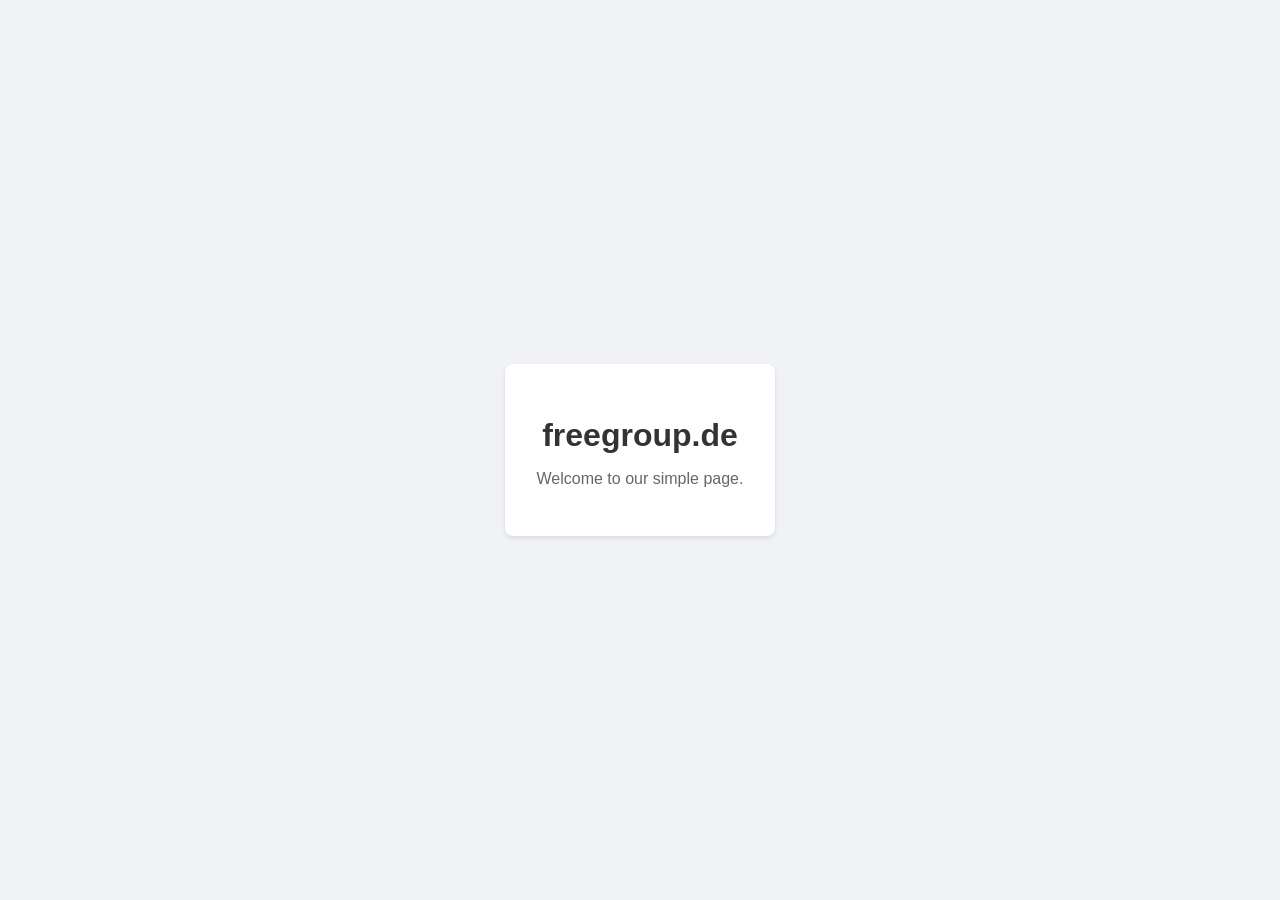
==== docs/index.html @ 2b96f8fb "vorbereitung für DNS forward" ====
<!DOCTYPE html>
<html lang="en">
<head>
    <meta charset="UTF-8">
    <meta name="viewport" content="width=device-width, initial-scale=1.0">
    <title>freegroup.de</title>
    <style>
        body {
            font-family: -apple-system, BlinkMacSystemFont, "Segoe UI", Roboto, "Helvetica Neue", Arial, sans-serif;
            display: flex;
            justify-content: center;
            align-items: center;
            height: 100vh;
            margin: 0;
            background-color: #f0f2f5;
            color: #333;
        }
        .container {
            text-align: center;
            padding: 2rem;
            background: white;
            border-radius: 8px;
            box-shadow: 0 2px 4px rgba(0,0,0,0.1);
        }
        h1 { margin-bottom: 0.5rem; }
        p { color: #666; }
    </style>
</head>
<body>
    <div class="container">
        <h1>freegroup.de</h1>
        <p>Welcome to our simple page.</p>
    </div>
</body>
</html>
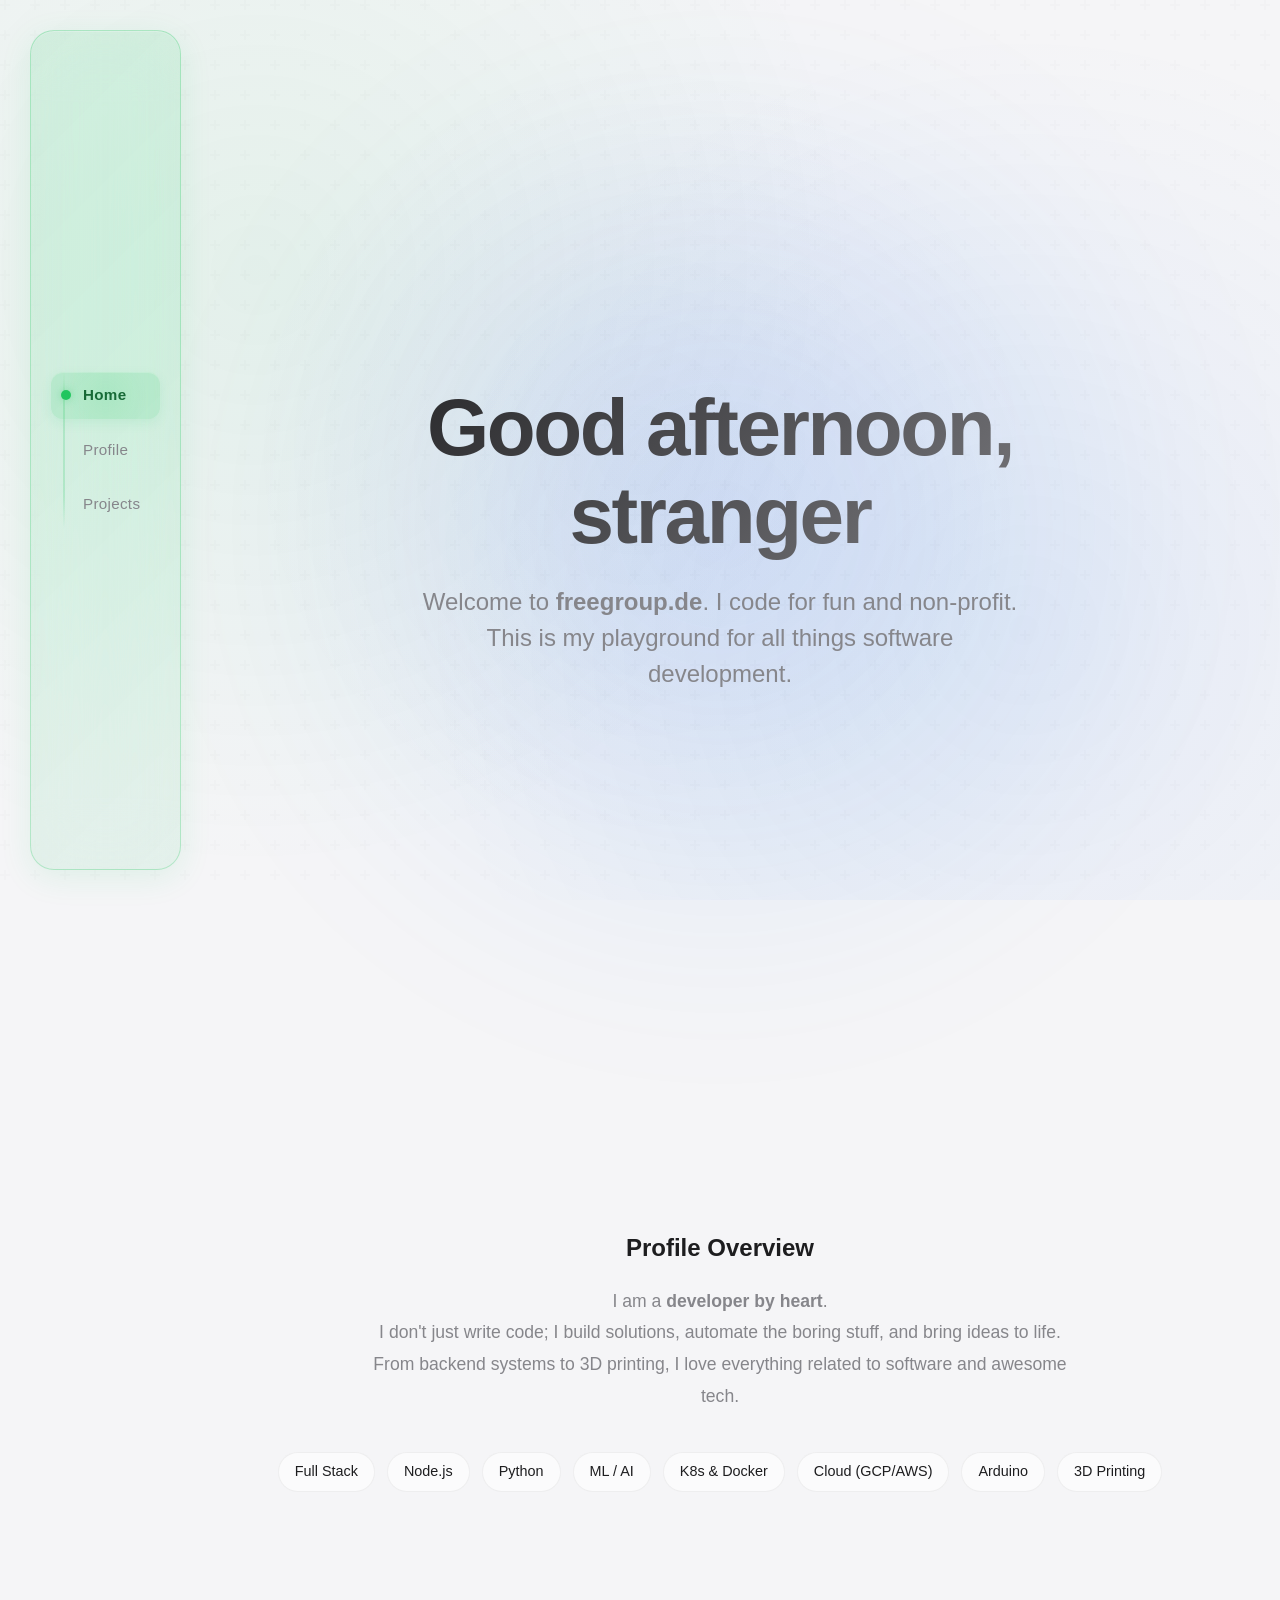
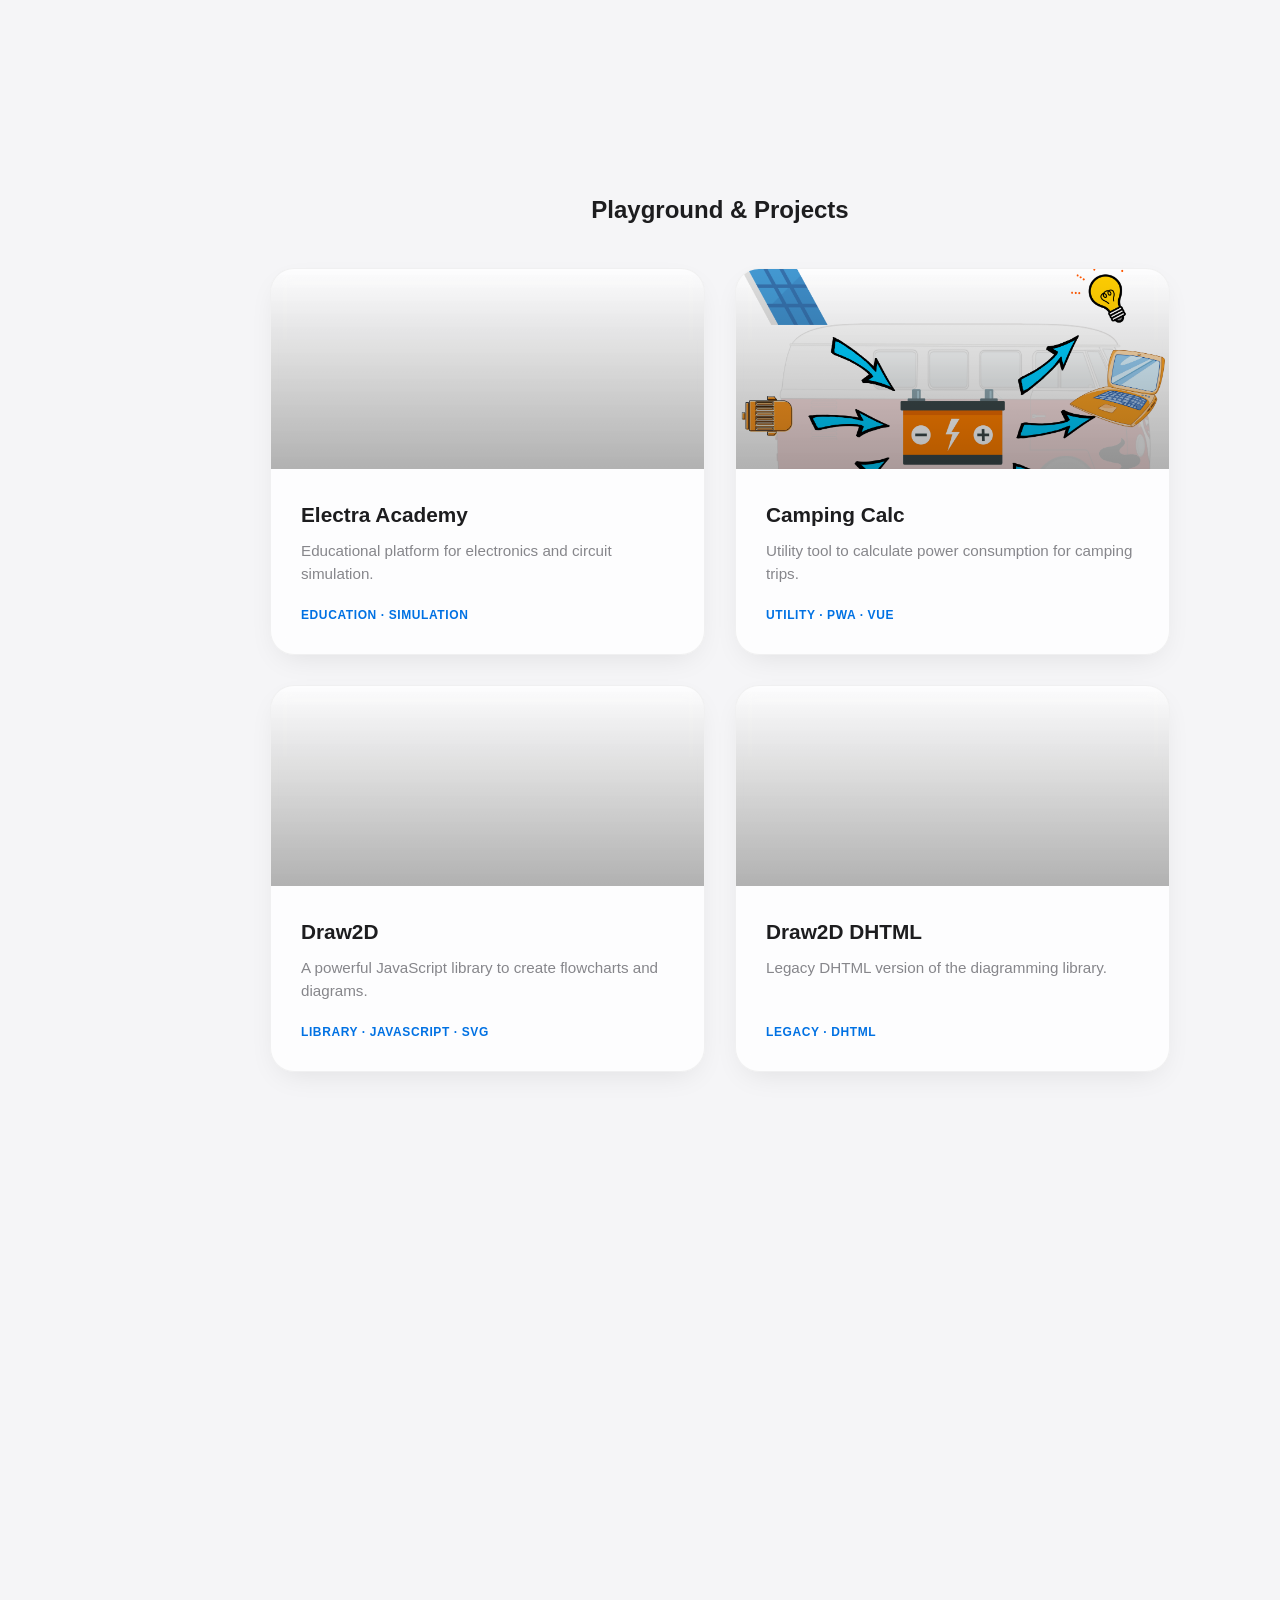
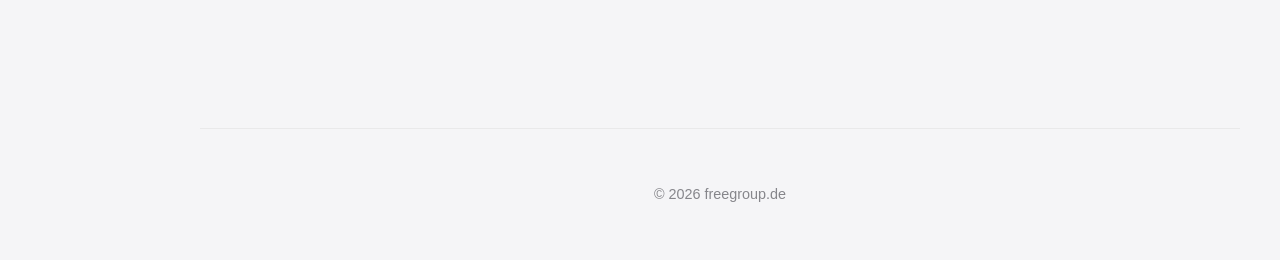
==== commit bb853885: "...." ====
--- a/docs/index.html
+++ b/docs/index.html
@@ -3,33 +3,181 @@
 <head>
     <meta charset="UTF-8">
     <meta name="viewport" content="width=device-width, initial-scale=1.0">
-    <title>freegroup.de</title>
-    <style>
-        body {
-            font-family: -apple-system, BlinkMacSystemFont, "Segoe UI", Roboto, "Helvetica Neue", Arial, sans-serif;
-            display: flex;
-            justify-content: center;
-            align-items: center;
-            height: 100vh;
-            margin: 0;
-            background-color: #f0f2f5;
-            color: #333;
-        }
-        .container {
-            text-align: center;
-            padding: 2rem;
-            background: white;
-            border-radius: 8px;
-            box-shadow: 0 2px 4px rgba(0,0,0,0.1);
-        }
-        h1 { margin-bottom: 0.5rem; }
-        p { color: #666; }
-    </style>
+    <title>Portfolio | Float UI</title>
+    <link rel="stylesheet" href="style.css">
 </head>
 <body>
-    <div class="container">
-        <h1>freegroup.de</h1>
-        <p>Welcome to our simple page.</p>
+
+    <!-- Vertical Sticky Navigation (Green Glass) -->
+    <div class="nav-wrapper">
+        <div class="nav-container reveal visible">
+            <nav>
+                <a href="#home" class="active">Home</a>
+                <a href="#about">Profile</a>
+                <a href="#projects">Projects</a>
+            </nav>
+        </div>
     </div>
-</body>
+
+    <div class="content-wrapper">
+
+        <!-- Hero Section -->
+        <section id="home" class="hero">
+            <div class="hero-bg"></div>
+            <h1 class="reveal delay-1">Good afternoon, stranger</h1>
+            <p class="lead reveal delay-2">
+                Welcome to <strong>freegroup.de</strong>. I code for fun and non-profit. <br>
+                This is my playground for all things software development.
+            </p>
+        </section>
+
+        <!-- Profile / About Section -->
+        <section id="about" style="text-align: center;">
+             <h2 class="reveal">Profile Overview</h2>
+             <p class="reveal delay-1" style="color: var(--text-secondary); max-width: 700px; margin: 0 auto 40px auto; font-size: 1.1rem; line-height: 1.8;">
+                I am a <strong>developer by heart</strong>. <br>I don't just write code; I build solutions, automate the boring stuff, and bring ideas to life. <br>From backend systems to 3D printing, I love everything related to software and awesome tech.
+             </p>
+
+             <div class="skills-grid reveal delay-2">
+                 <div class="skill-item">Full Stack</div>
+                 <div class="skill-item">Node.js</div>
+                 <div class="skill-item">Python</div>
+                 <div class="skill-item">ML / AI</div>
+                 <div class="skill-item">K8s & Docker</div>
+                 <div class="skill-item">Cloud (GCP/AWS)</div>
+                 <div class="skill-item">Arduino</div>
+                 <div class="skill-item">3D Printing</div>
+             </div>
+        </section>
+
+        <!-- Projects Section -->
+        <section id="projects">
+            <h2 class="reveal" style="text-align: center; margin-bottom: 40px;">Playground & Projects</h2>
+            <div class="grid">
+                
+                <a href="https://electra.academy" target="_blank" class="card reveal delay-1">
+                    <div class="card-image" style="background-image: url('images/electra-academy.png');">
+                        <div class="card-overlay"></div>
+                    </div>
+                    <div class="card-content">
+                        <h3>Electra Academy</h3>
+                        <p>Educational platform for electronics and circuit simulation.</p>
+                        <div class="card-meta">Education · Simulation</div>
+                    </div>
+                </a>
+
+                <a href="https://freegroup.github.io/CampingElectricCalculator/#/" target="_blank" class="card reveal delay-2">
+                    <div class="card-image" style="background-image: url('images/camping-calc.png');">
+                        <div class="card-overlay"></div>
+                    </div>
+                    <div class="card-content">
+                        <h3>Camping Calc</h3>
+                        <p>Utility tool to calculate power consumption for camping trips.</p>
+                        <div class="card-meta">Utility · PWA · Vue</div>
+                    </div>
+                </a>
+
+                <a href="https://github.com/freegroup/draw2d" target="_blank" class="card reveal delay-3">
+                    <div class="card-image" style="background-image: url('images/draw2d.png');">
+                        <div class="card-overlay"></div>
+                    </div>
+                    <div class="card-content">
+                        <h3>Draw2D</h3>
+                        <p>A powerful JavaScript library to create flowcharts and diagrams.</p>
+                        <div class="card-meta">Library · JavaScript · SVG</div>
+                    </div>
+                </a>
+
+                 <a href="https://github.com/freegroup/draw2d_dhtml" target="_blank" class="card reveal delay-3">
+                    <div class="card-image" style="background-image: url('images/draw2d-dhtml.png');">
+                        <div class="card-overlay"></div>
+                    </div>
+                    <div class="card-content">
+                        <h3>Draw2D DHTML</h3>
+                        <p>Legacy DHTML version of the diagramming library.</p>
+                        <div class="card-meta">Legacy · DHTML</div>
+                    </div>
+                </a>
+
+                <a href="https://github.com/freegroup/HoruCNC" target="_blank" class="card reveal delay-2">
+                    <div class="card-image" style="background-image: url('images/horucnc.png');">
+                        <div class="card-overlay"></div>
+                    </div>
+                    <div class="card-content">
+                        <h3>HoruCNC</h3>
+                        <p>Image to G-Code converter for CNC milling.</p>
+                        <div class="card-meta">CNC · G-Code · GRBL</div>
+                    </div>
+                </a>
+
+                <a href="https://github.com/freegroup/eagle_viewer" target="_blank" class="card reveal delay-3">
+                    <div class="card-image" style="background-image: url('images/eagle-viewer.png');">
+                        <div class="card-overlay"></div>
+                    </div>
+                    <div class="card-content">
+                        <h3>Eagle Viewer</h3>
+                        <p>Browser-based viewer for Eagle PCB files. Built to understand and render the format efficiently.</p>
+                        <div class="card-meta">PCB · Parser · WebGL</div>
+                    </div>
+                </a>
+
+            </div>
+        </section>
+
+        <footer>
+            <p>&copy; 2026 freegroup.de</p>
+        </footer>
+    
+    </div> <!-- End content-wrapper -->
+
+    <!-- Scroll Hooks Script -->
+    <script src="script.js"></script>
+ </body>
 </html>
+
+
+
+
+
+
+
+
+
+
+
+
+
+
+
+
+
+
+
+
+
+
+
+
+
+
+
+
+
+
+
+
+
+
+
+
+
+
+
+
+
+
+
+
+
+
+
--- a/docs/style.css
+++ b/docs/style.css
@@ -0,0 +1,451 @@
+:root {
+    --bg-body: #f5f5f7;
+    --text-main: #1d1d1f;
+    --text-secondary: #86868b;
+    --card-bg: rgba(255, 255, 255, 0.8);
+    --accent: #0071e3;
+    --nav-glass-green: rgba(34, 197, 94, 0.15); /* Tailwind Green-500 low opacity */
+    --nav-border-green: rgba(34, 197, 94, 0.3);
+    --shadow-soft: 0 10px 30px -10px rgba(0,0,0,0.1);
+}
+
+@media (prefers-color-scheme: dark) {
+    :root {
+        --bg-body: #000000;
+        --text-main: #f5f5f7;
+        --text-secondary: #86868b;
+        --card-bg: rgba(28, 28, 30, 0.8);
+        --accent: #2997ff;
+        --nav-glass-green: rgba(34, 197, 94, 0.1);
+    }
+}
+
+body {
+    background-color: var(--bg-body);
+    color: var(--text-main);
+    font-family: -apple-system, BlinkMacSystemFont, "SF Pro Text", "Segoe UI", Roboto, Helvetica, Arial, sans-serif;
+    margin: 0;
+    padding: 0;
+    line-height: 1.5;
+    overflow-x: hidden;
+    position: relative;
+}
+
+/* Animated Background Layers */
+body::before {
+    content: '';
+    position: fixed;
+    top: 0;
+    left: 0;
+    width: 100%;
+    height: 100%;
+    z-index: -2;
+    background-image: 
+        radial-gradient(circle at 20% 30%, rgba(34, 197, 94, 0.08) 0%, transparent 50%),
+        radial-gradient(circle at 80% 70%, rgba(59, 130, 246, 0.08) 0%, transparent 50%),
+        radial-gradient(circle at 50% 50%, rgba(168, 85, 247, 0.05) 0%, transparent 50%);
+    animation: gradientShift 20s ease infinite;
+}
+
+@keyframes gradientShift {
+    0%, 100% {
+        opacity: 1;
+    }
+    50% {
+        opacity: 0.7;
+    }
+}
+
+body::after {
+    content: '';
+    position: fixed;
+    top: 0;
+    left: 0;
+    width: 100%;
+    height: 100%;
+    z-index: -1;
+    background-image: url("data:image/svg+xml,%3Csvg width='60' height='60' viewBox='0 0 60 60' xmlns='http://www.w3.org/2000/svg'%3E%3Cg fill='none' fill-rule='evenodd'%3E%3Cg fill='%23000000' fill-opacity='0.03'%3E%3Cpath d='M36 34v-4h-2v4h-4v2h4v4h2v-4h4v-2h-4zm0-30V0h-2v4h-4v2h4v4h2V6h4V4h-4zM6 34v-4H4v4H0v2h4v4h2v-4h4v-2H6zM6 4V0H4v4H0v2h4v4h2V6h4V4H6z'/%3E%3C/g%3E%3C/g%3E%3C/svg%3E");
+    opacity: 0.4;
+}
+
+
+/* Navigation Wrapper */
+.nav-wrapper {
+    position: fixed;
+    top: 0;
+    left: 0;
+    width: 100%;
+    height: 100vh;
+    display: flex;
+    z-index: 1000;
+    pointer-events: none;
+}
+
+/* Sidebar Navigation (Enhanced Green Glass) */
+.nav-container {
+    display: flex;
+    flex-direction: column;
+    justify-content: center;
+    padding: 40px 20px;
+    margin: 30px;
+    pointer-events: auto;
+    
+    /* Enhanced Glass Effect */
+    background: linear-gradient(135deg, rgba(34, 197, 94, 0.12) 0%, rgba(34, 197, 94, 0.08) 100%);
+    backdrop-filter: blur(30px) saturate(180%);
+    -webkit-backdrop-filter: blur(30px) saturate(180%);
+    border: 1px solid rgba(34, 197, 94, 0.25);
+    border-radius: 24px;
+    box-shadow: 
+        0 8px 32px rgba(34, 197, 94, 0.1),
+        inset 0 1px 0 rgba(255, 255, 255, 0.2);
+    transition: all 0.4s cubic-bezier(0.4, 0, 0.2, 1);
+}
+
+.nav-container:hover {
+    background: linear-gradient(135deg, rgba(34, 197, 94, 0.15) 0%, rgba(34, 197, 94, 0.1) 100%);
+    box-shadow: 
+        0 12px 48px rgba(34, 197, 94, 0.15),
+        inset 0 1px 0 rgba(255, 255, 255, 0.3);
+}
+
+nav {
+    display: flex;
+    flex-direction: column;
+    gap: 8px;
+    align-items: stretch;
+    position: relative;
+}
+
+/* Navigation indicator line */
+nav::before {
+    content: '';
+    position: absolute;
+    left: 12px;
+    top: 0;
+    width: 2px;
+    height: 100%;
+    background: linear-gradient(180deg, 
+        transparent 0%, 
+        rgba(34, 197, 94, 0.2) 20%, 
+        rgba(34, 197, 94, 0.2) 80%, 
+        transparent 100%);
+    border-radius: 2px;
+}
+
+nav a {
+    color: var(--text-secondary);
+    text-decoration: none;
+    font-size: 0.95rem;
+    font-weight: 500;
+    letter-spacing: 0.02em;
+    padding: 12px 20px 12px 32px;
+    border-radius: 12px;
+    transition: all 0.3s cubic-bezier(0.4, 0, 0.2, 1);
+    position: relative;
+    background: transparent;
+    display: flex;
+    align-items: center;
+    white-space: nowrap;
+}
+
+/* Hover glow effect */
+nav a::after {
+    content: '';
+    position: absolute;
+    inset: 0;
+    border-radius: 12px;
+    background: radial-gradient(circle at center, rgba(34, 197, 94, 0.15) 0%, transparent 70%);
+    opacity: 0;
+    transition: opacity 0.3s ease;
+}
+
+nav a:hover::after {
+    opacity: 1;
+}
+
+nav a:hover {
+    color: var(--text-main);
+    background: rgba(255, 255, 255, 0.1);
+    transform: translateX(4px);
+}
+
+/* Active indicator dot */
+nav a::before {
+    content: '';
+    position: absolute;
+    left: 10px;
+    width: 6px;
+    height: 6px;
+    background-color: transparent;
+    border: 2px solid transparent;
+    border-radius: 50%;
+    transition: all 0.3s cubic-bezier(0.4, 0, 0.2, 1);
+}
+
+nav a.active {
+    color: #166534;
+    background: rgba(34, 197, 94, 0.15);
+    font-weight: 600;
+    box-shadow: 
+        0 4px 12px rgba(34, 197, 94, 0.1),
+        inset 0 1px 0 rgba(255, 255, 255, 0.2);
+}
+
+nav a.active::before {
+    background-color: #22c55e;
+    border-color: rgba(34, 197, 94, 0.3);
+    box-shadow: 0 0 8px rgba(34, 197, 94, 0.4);
+}
+
+nav a.active::after {
+    opacity: 0.5;
+}
+
+/* Main Content Wrapper (Centered) */
+.content-wrapper {
+    margin-left: 0;
+    display: flex;
+    flex-direction: column;
+    align-items: center; /* Center content blocks */
+    padding: 0 40px 0 200px; /* Left padding for nav space */
+    min-height: 100vh;
+}
+
+/* Sections */
+section {
+    padding: 120px 0;
+    width: 100%;
+    max-width: 900px; /* Limit width for readability */
+    margin-bottom: 40px;
+}
+
+/* Skills Grid */
+.skills-grid {
+    display: flex;
+    flex-wrap: wrap;
+    justify-content: center;
+    gap: 12px;
+    margin-top: 30px;
+}
+
+.skill-item {
+    background: rgba(255, 255, 255, 0.6);
+    border: 1px solid rgba(0,0,0,0.05);
+    padding: 8px 16px;
+    border-radius: 20px;
+    font-size: 0.9rem;
+    color: var(--text-main);
+    font-weight: 500;
+    backdrop-filter: blur(5px);
+    transition: transform 0.2s, background 0.2s;
+    cursor: default;
+}
+
+.skill-item:hover {
+    transform: translateY(-2px);
+    background: rgba(34, 197, 94, 0.1);
+    border-color: rgba(34, 197, 94, 0.2);
+    color: #166534;
+}
+
+/* Hero */
+.hero {
+    min-height: 90vh;
+    display: flex;
+    flex-direction: column;
+    justify-content: center;
+    align-items: center; /* Center text in Hero */
+    text-align: center;
+    position: relative;
+}
+
+.hero-bg {
+    position: absolute;
+    top: 50%;
+    left: 50%;
+    transform: translate(-50%, -50%);
+    width: 120%;
+    height: 120%;
+    background: radial-gradient(circle at center, #0071e3 0%, transparent 60%);
+    opacity: 0.15;
+    z-index: -1;
+    filter: blur(100px);
+    pointer-events: none;
+}
+
+h1 {
+    font-size: 5rem;
+    font-weight: 800;
+    letter-spacing: -0.03em;
+    margin-bottom: 24px;
+    background: linear-gradient(135deg, var(--text-main) 0%, var(--text-secondary) 100%);
+    -webkit-background-clip: text;
+    -webkit-text-fill-color: transparent;
+    line-height: 1.1;
+}
+
+p.lead {
+    font-size: 1.5rem;
+    color: var(--text-secondary);
+    max-width: 600px;
+    margin: 0 auto 40px auto;
+}
+
+/* Scroll Animations */
+.reveal {
+    opacity: 0;
+    transform: translateY(40px);
+    transition: all 0.8s cubic-bezier(0.16, 1, 0.3, 1);
+}
+
+.reveal.visible {
+    opacity: 1;
+    transform: translateY(0);
+}
+
+.delay-1 { transition-delay: 0.1s; }
+.delay-2 { transition-delay: 0.2s; }
+.delay-3 { transition-delay: 0.3s; }
+
+/* Projects Grid */
+.grid {
+    display: grid;
+    grid-template-columns: repeat(auto-fill, minmax(300px, 1fr));
+    gap: 30px;
+    margin-top: 40px;
+    width: 100%;
+}
+
+.card {
+    background: var(--card-bg);
+    border-radius: 24px;
+    border: 1px solid rgba(128,128,128, 0.1);
+    box-shadow: var(--shadow-soft);
+    transition: transform 0.4s cubic-bezier(0.16, 1, 0.3, 1), box-shadow 0.4s;
+    cursor: pointer;
+    text-decoration: none;
+    color: inherit;
+    display: flex;
+    flex-direction: column;
+    backdrop-filter: blur(10px);
+    overflow: hidden;
+}
+
+.card:hover {
+    transform: translateY(-8px) scale(1.01);
+    box-shadow: 0 20px 40px -10px rgba(0,0,0,0.15);
+}
+
+.card:hover .card-image {
+    transform: scale(1.05);
+}
+
+.card-image {
+    width: 100%;
+    height: 200px;
+    background-size: cover;
+    background-position: center;
+    background-repeat: no-repeat;
+    position: relative;
+    transition: transform 0.4s cubic-bezier(0.16, 1, 0.3, 1);
+}
+
+.card-overlay {
+    position: absolute;
+    inset: 0;
+    background: linear-gradient(180deg, transparent 0%, rgba(0,0,0,0.3) 100%);
+}
+
+.card-content {
+    padding: 30px;
+    display: flex;
+    flex-direction: column;
+    flex-grow: 1;
+}
+
+.card-content h3 {
+    margin: 0 0 10px 0;
+    font-size: 1.3rem;
+    font-weight: 600;
+}
+
+.card-content p {
+    color: var(--text-secondary);
+    font-size: 0.95rem;
+    flex-grow: 1;
+    margin: 0;
+}
+
+.card-meta {
+    margin-top: 20px;
+    font-size: 0.75rem;
+    font-weight: 700;
+    color: var(--accent);
+    text-transform: uppercase;
+    letter-spacing: 0.05em;
+}
+
+/* Footer */
+footer {
+    padding: 40px 0;
+    color: var(--text-secondary);
+    font-size: 0.9rem;
+    border-top: 1px solid rgba(128,128,128, 0.1);
+    margin-top: 80px;
+    width: 100%;
+    text-align: center;
+}
+
+/* Mobile Responsiveness */
+@media (max-width: 900px) {
+    .nav-wrapper {
+        height: auto;
+    }
+
+    .nav-container {
+        width: 100%;
+        height: 60px;
+        margin: 0;
+        padding: 0 20px;
+        flex-direction: row;
+        justify-content: center;
+        border-radius: 0;
+        border-bottom: 1px solid var(--nav-border-green);
+    }
+
+    nav {
+        flex-direction: row;
+        gap: 20px;
+        align-items: center;
+        justify-content: center;
+    }
+
+    nav::before {
+        display: none;
+    }
+
+    nav a {
+        font-size: 0.95rem;
+        padding: 8px 16px;
+    }
+
+    nav a:hover, nav a.active {
+        transform: none;
+    }
+
+    .content-wrapper {
+        padding: 80px 20px 0 20px;
+    }
+
+    section {
+        padding: 40px 0;
+    }
+
+    h1 { font-size: 3rem; }
+    .hero { min-height: 80vh; }
+}
+
+
+
+
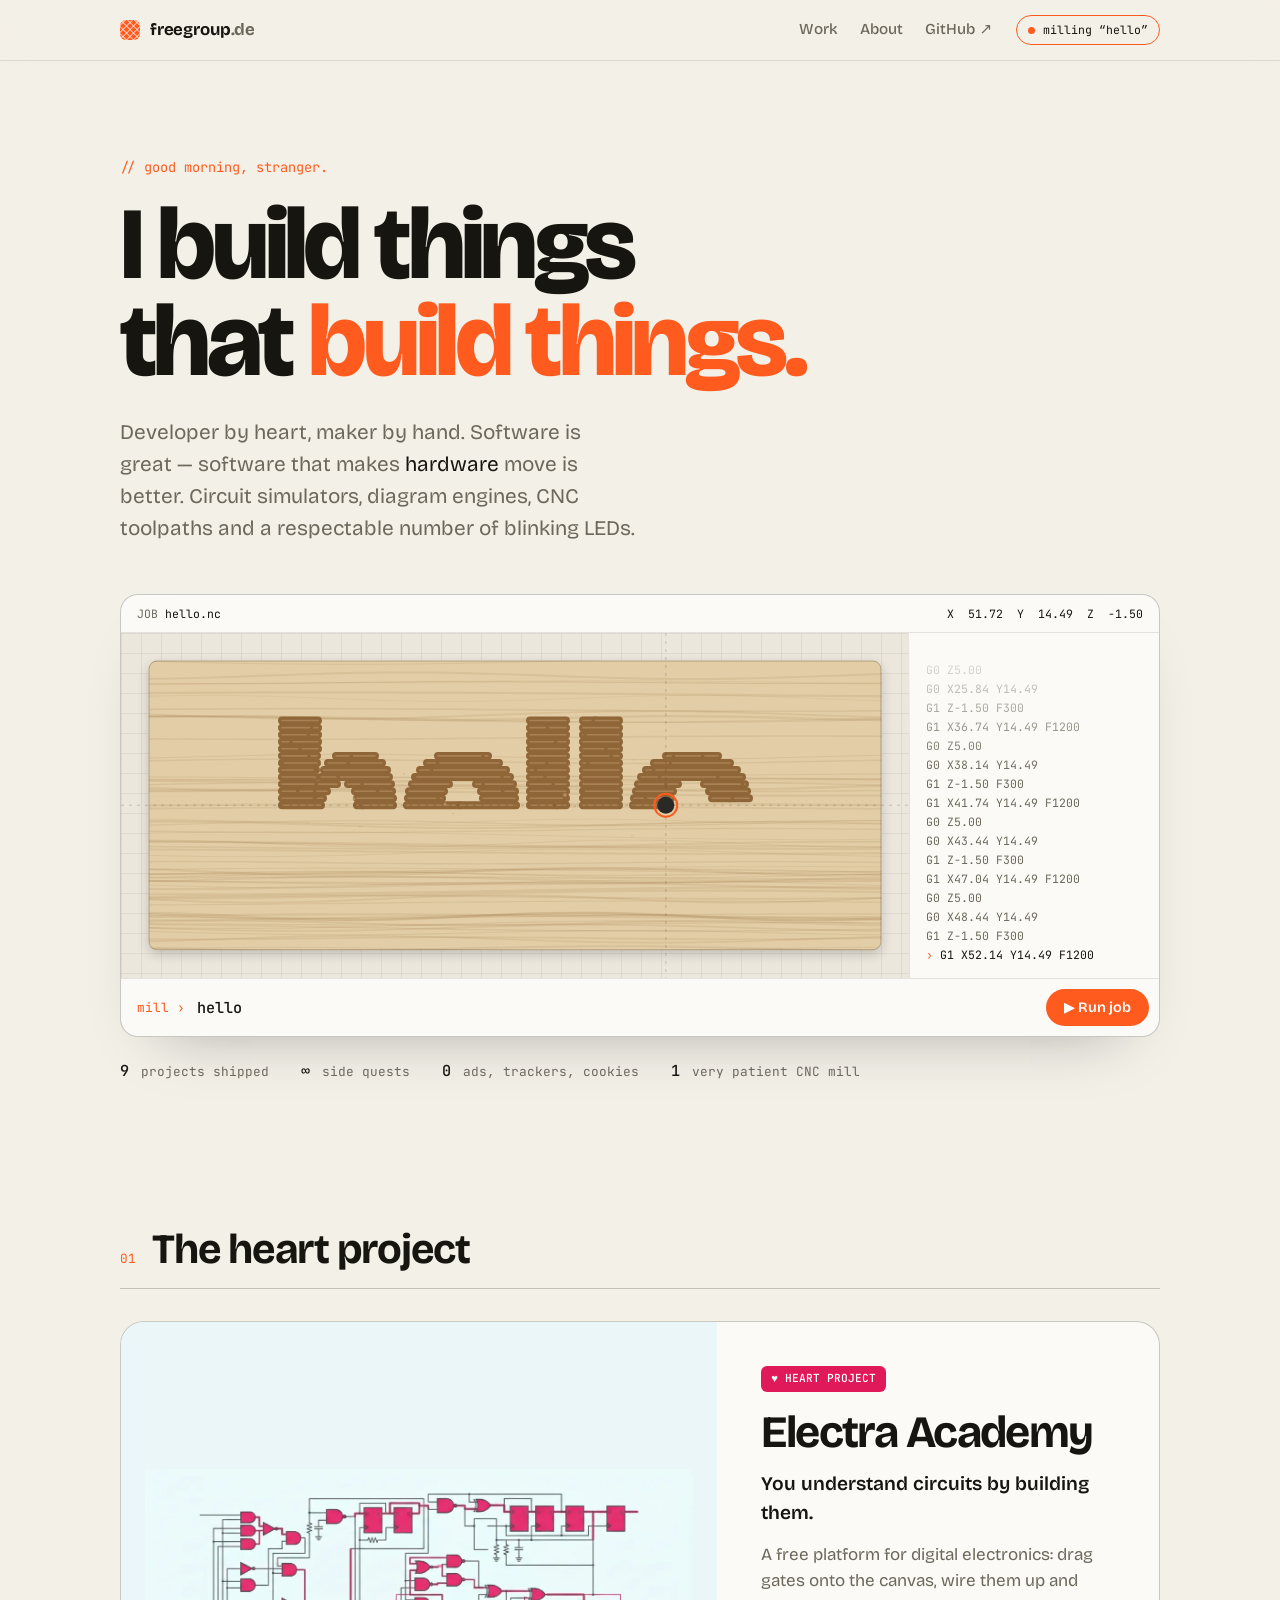
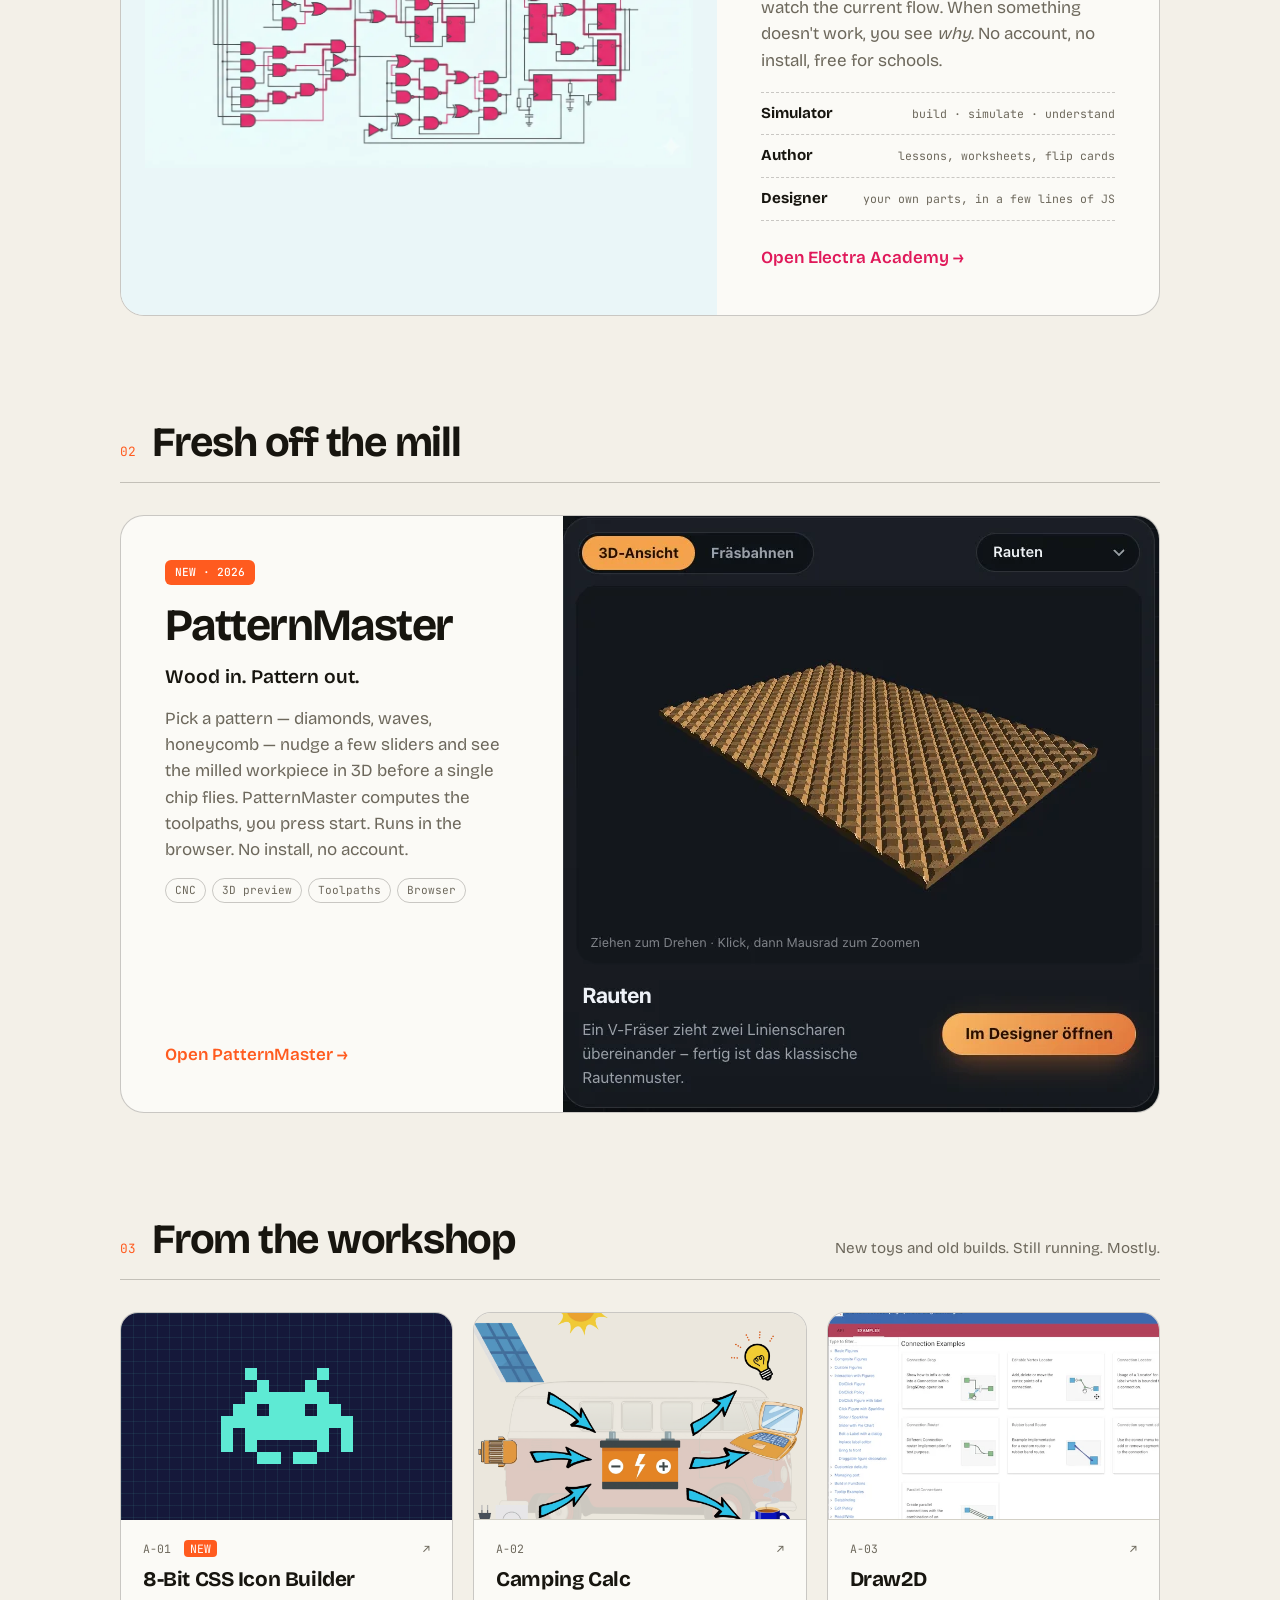
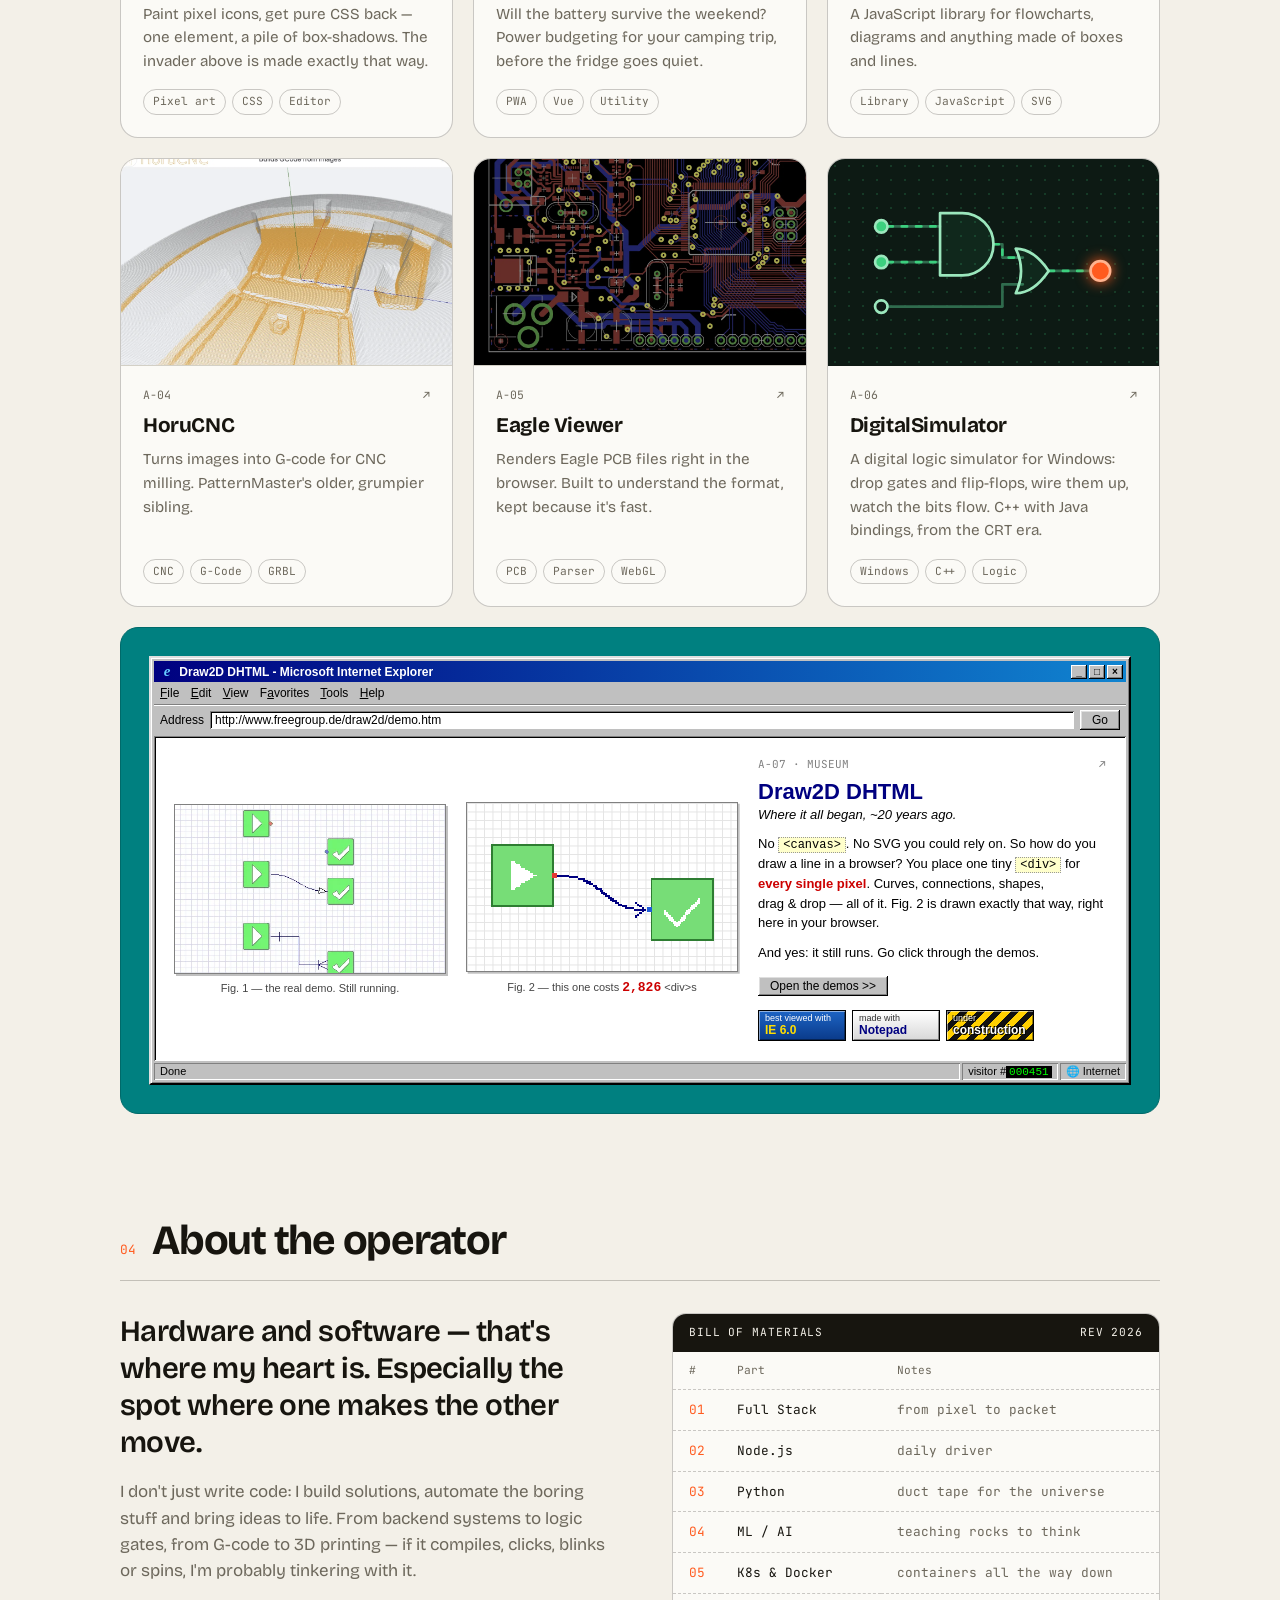
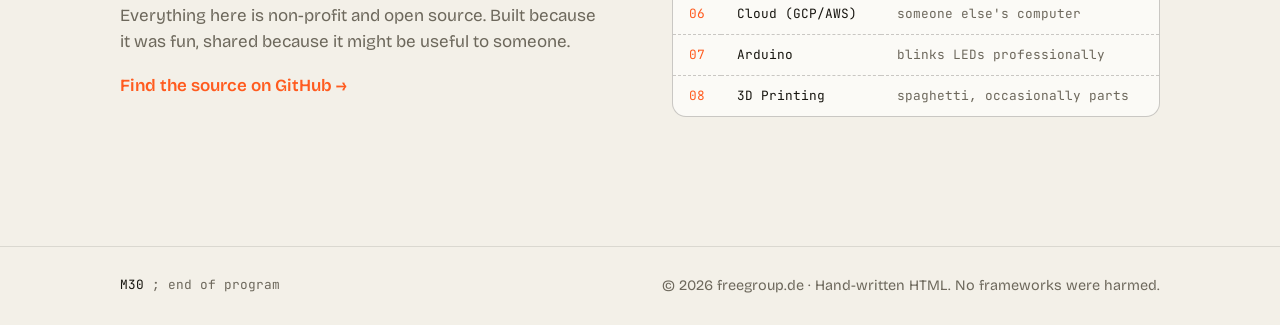
==== commit b7285561: "Redesign homepage: workshop theme with CNC hero, new projects - CNC machine hero that mills text int" ====
--- a/docs/index.html
+++ b/docs/index.html
@@ -3,181 +3,302 @@
 <head>
     <meta charset="UTF-8">
     <meta name="viewport" content="width=device-width, initial-scale=1.0">
-    <title>Portfolio | Float UI</title>
+    <title>freegroup.de — things that build things</title>
+    <meta name="description" content="freegroup.de — the workshop of a developer by heart. Diagram engines, circuit simulators, CNC toolpaths and other side quests. Non-profit, open source, just for fun.">
+    <meta name="theme-color" content="#f3f0e8" media="(prefers-color-scheme: light)">
+    <meta name="theme-color" content="#0e0e0c" media="(prefers-color-scheme: dark)">
+    <meta property="og:title" content="freegroup.de — things that build things">
+    <meta property="og:description" content="Diagram engines, circuit simulators, CNC toolpaths. Built for fun, shared for free.">
+    <meta property="og:image" content="https://freegroup.de/images/patternmaster.webp">
+    <link rel="icon" href="data:image/svg+xml,%3Csvg xmlns='http://www.w3.org/2000/svg' viewBox='0 0 32 32'%3E%3Crect width='32' height='32' rx='8' fill='%23ff5b1f'/%3E%3Cpath d='M0 16 16 0M0 32 32 0M16 32 32 16M0 16l16 16M0 0l32 32M16 0l16 16' stroke='%23fff' stroke-opacity='.45' stroke-width='2'/%3E%3C/svg%3E">
+    <link rel="preconnect" href="https://fonts.googleapis.com">
+    <link rel="preconnect" href="https://fonts.gstatic.com" crossorigin>
+    <link href="https://fonts.googleapis.com/css2?family=Bricolage+Grotesque:opsz,wght@12..96,400..800&family=JetBrains+Mono:wght@400;500&display=swap" rel="stylesheet">
     <link rel="stylesheet" href="style.css">
+    <script>document.documentElement.classList.add('js');</script>
 </head>
 <body>
 
-    <!-- Vertical Sticky Navigation (Green Glass) -->
-    <div class="nav-wrapper">
-        <div class="nav-container reveal visible">
+    <header class="topbar">
+        <div class="wrap topbar-inner">
+            <a href="#top" class="brand"><span class="brand-mark" aria-hidden="true"></span><span>freegroup<span class="dim">.de</span></span></a>
             <nav>
-                <a href="#home" class="active">Home</a>
-                <a href="#about">Profile</a>
-                <a href="#projects">Projects</a>
+                <a href="#work">Work</a>
+                <a href="#about">About</a>
+                <a href="https://github.com/freegroup" target="_blank" rel="noopener">GitHub&nbsp;↗</a>
             </nav>
+            <span class="spindle mono" id="spindle" data-state="idle"><i></i><span id="spindle-label">spindle idle</span></span>
         </div>
-    </div>
-
-    <div class="content-wrapper">
-
-        <!-- Hero Section -->
-        <section id="home" class="hero">
-            <div class="hero-bg"></div>
-            <h1 class="reveal delay-1">Good afternoon, stranger</h1>
-            <p class="lead reveal delay-2">
-                Welcome to <strong>freegroup.de</strong>. I code for fun and non-profit. <br>
-                This is my playground for all things software development.
+    </header>
+
+    <main id="top" class="wrap">
+
+        <!-- Hero -->
+        <section class="hero">
+            <p class="eyebrow mono" id="greeting">// hello, stranger.</p>
+            <h1>I build things<br>that <span class="hl">build things.</span></h1>
+            <p class="lead">
+                Developer by heart, maker by hand. Software is great&nbsp;— software that makes <em>hardware</em> move is better.
+                Circuit simulators, diagram engines, CNC toolpaths and a respectable number of blinking LEDs.
             </p>
-        </section>
-
-        <!-- Profile / About Section -->
-        <section id="about" style="text-align: center;">
-             <h2 class="reveal">Profile Overview</h2>
-             <p class="reveal delay-1" style="color: var(--text-secondary); max-width: 700px; margin: 0 auto 40px auto; font-size: 1.1rem; line-height: 1.8;">
-                I am a <strong>developer by heart</strong>. <br>I don't just write code; I build solutions, automate the boring stuff, and bring ideas to life. <br>From backend systems to 3D printing, I love everything related to software and awesome tech.
-             </p>
-
-             <div class="skills-grid reveal delay-2">
-                 <div class="skill-item">Full Stack</div>
-                 <div class="skill-item">Node.js</div>
-                 <div class="skill-item">Python</div>
-                 <div class="skill-item">ML / AI</div>
-                 <div class="skill-item">K8s & Docker</div>
-                 <div class="skill-item">Cloud (GCP/AWS)</div>
-                 <div class="skill-item">Arduino</div>
-                 <div class="skill-item">3D Printing</div>
-             </div>
-        </section>
-
-        <!-- Projects Section -->
-        <section id="projects">
-            <h2 class="reveal" style="text-align: center; margin-bottom: 40px;">Playground & Projects</h2>
+
+            <div class="machine" id="machine">
+                <div class="machine-bar mono">
+                    <span><span class="dim">JOB</span> <span id="job-name">hello.nc</span></span>
+                    <span id="coords">X   0.00  Y   0.00  Z   5.00</span>
+                </div>
+                <div class="machine-body">
+                    <div class="bed"><canvas id="bed" aria-label="A CNC machine milling text into a wooden plate" role="img"></canvas></div>
+                    <pre class="gcode mono" id="gcode" aria-hidden="true"></pre>
+                </div>
+                <form class="job-form" id="job-form">
+                    <label for="job-text" class="mono">mill&nbsp;›</label>
+                    <input id="job-text" maxlength="14" value="hello" autocomplete="off" spellcheck="false" placeholder="type something">
+                    <button type="submit">▶&nbsp;Run job</button>
+                </form>
+            </div>
+
+            <ul class="facts mono">
+                <li><b>9</b> projects shipped</li>
+                <li><b>∞</b> side quests</li>
+                <li><b>0</b> ads, trackers, cookies</li>
+                <li><b>1</b> very patient CNC mill</li>
+            </ul>
+        </section>
+
+        <!-- Heart project -->
+        <section id="work" class="section">
+            <div class="section-head reveal">
+                <span class="idx mono">01</span>
+                <h2>The heart project</h2>
+            </div>
+
+            <a class="feature feature--heart reveal" href="https://electra.academy" target="_blank" rel="noopener">
+                <div class="feature-shot feature-shot--light">
+                    <img src="images/electra-academy.webp" width="1200" height="655" alt="A digital circuit with logic gates and flip-flops in Electra Academy">
+                </div>
+                <div class="feature-text">
+                    <span class="badge mono">♥ HEART PROJECT</span>
+                    <h3>Electra Academy</h3>
+                    <p class="feature-tag">You understand circuits by building them.</p>
+                    <p>
+                        A free platform for digital electronics: drag gates onto the canvas, wire them up and watch the current flow.
+                        When something doesn't work, you see <em>why</em>. No account, no install, free for schools.
+                    </p>
+                    <ul class="trio">
+                        <li><b>Simulator</b><span>build · simulate · understand</span></li>
+                        <li><b>Author</b><span>lessons, worksheets, flip cards</span></li>
+                        <li><b>Designer</b><span>your own parts, in a few lines of JS</span></li>
+                    </ul>
+                    <span class="cta">Open Electra Academy <span aria-hidden="true">→</span></span>
+                </div>
+            </a>
+        </section>
+
+        <!-- Featured -->
+        <section class="section">
+            <div class="section-head reveal">
+                <span class="idx mono">02</span>
+                <h2>Fresh off the mill</h2>
+            </div>
+
+            <a class="feature reveal" href="https://freegroup.github.io/patternmaster/" target="_blank" rel="noopener">
+                <div class="feature-text">
+                    <span class="badge mono">NEW · 2026</span>
+                    <h3>PatternMaster</h3>
+                    <p class="feature-tag">Wood in. Pattern out.</p>
+                    <p>
+                        Pick a pattern&nbsp;— diamonds, waves, honeycomb&nbsp;— nudge a few sliders and see the milled workpiece
+                        in 3D before a single chip flies. PatternMaster computes the toolpaths, you press start.
+                        Runs in the browser. No install, no account.
+                    </p>
+                    <ul class="tags mono"><li>CNC</li><li>3D preview</li><li>Toolpaths</li><li>Browser</li></ul>
+                    <span class="cta">Open PatternMaster <span aria-hidden="true">→</span></span>
+                </div>
+                <div class="feature-shot">
+                    <img src="images/patternmaster-viewer.webp" width="596" height="596" alt="PatternMaster showing a 3D preview of a diamond pattern milled into wood">
+                </div>
+            </a>
+        </section>
+
+        <!-- Archive -->
+        <section class="section">
+            <div class="section-head reveal">
+                <span class="idx mono">03</span>
+                <h2>From the workshop</h2>
+                <p class="section-sub">New toys and old builds. Still running. Mostly.</p>
+            </div>
+
             <div class="grid">
-                
-                <a href="https://electra.academy" target="_blank" class="card reveal delay-1">
-                    <div class="card-image" style="background-image: url('images/electra-academy.png');">
-                        <div class="card-overlay"></div>
-                    </div>
-                    <div class="card-content">
-                        <h3>Electra Academy</h3>
-                        <p>Educational platform for electronics and circuit simulation.</p>
-                        <div class="card-meta">Education · Simulation</div>
-                    </div>
-                </a>
-
-                <a href="https://freegroup.github.io/CampingElectricCalculator/#/" target="_blank" class="card reveal delay-2">
-                    <div class="card-image" style="background-image: url('images/camping-calc.png');">
-                        <div class="card-overlay"></div>
-                    </div>
-                    <div class="card-content">
+                <a href="https://freegroup.github.io/8-Bit-CSS-Icon-Builder/" target="_blank" rel="noopener" class="card reveal">
+                    <div class="card-img pixel" aria-hidden="true"><span class="invader"></span></div>
+                    <div class="card-body">
+                        <div class="card-top mono"><span>A-01 <em class="new">NEW</em></span><span class="arrow" aria-hidden="true">↗</span></div>
+                        <h3>8-Bit CSS Icon Builder</h3>
+                        <p>Paint pixel icons, get pure CSS back&nbsp;— one element, a pile of box-shadows. The invader above is made exactly that way.</p>
+                        <ul class="tags mono"><li>Pixel art</li><li>CSS</li><li>Editor</li></ul>
+                    </div>
+                </a>
+                <a href="https://freegroup.github.io/CampingElectricCalculator/#/" target="_blank" rel="noopener" class="card reveal">
+                    <div class="card-img"><img src="images/camping-calc.webp" loading="lazy" alt=""></div>
+                    <div class="card-body">
+                        <div class="card-top mono"><span>A-02</span><span class="arrow" aria-hidden="true">↗</span></div>
                         <h3>Camping Calc</h3>
-                        <p>Utility tool to calculate power consumption for camping trips.</p>
-                        <div class="card-meta">Utility · PWA · Vue</div>
-                    </div>
-                </a>
-
-                <a href="https://github.com/freegroup/draw2d" target="_blank" class="card reveal delay-3">
-                    <div class="card-image" style="background-image: url('images/draw2d.png');">
-                        <div class="card-overlay"></div>
-                    </div>
-                    <div class="card-content">
+                        <p>Will the battery survive the weekend? Power budgeting for your camping trip, before the fridge goes quiet.</p>
+                        <ul class="tags mono"><li>PWA</li><li>Vue</li><li>Utility</li></ul>
+                    </div>
+                </a>
+
+                <a href="https://github.com/freegroup/draw2d" target="_blank" rel="noopener" class="card reveal">
+                    <div class="card-img"><img src="images/draw2d.webp" loading="lazy" alt=""></div>
+                    <div class="card-body">
+                        <div class="card-top mono"><span>A-03</span><span class="arrow" aria-hidden="true">↗</span></div>
                         <h3>Draw2D</h3>
-                        <p>A powerful JavaScript library to create flowcharts and diagrams.</p>
-                        <div class="card-meta">Library · JavaScript · SVG</div>
-                    </div>
-                </a>
-
-                 <a href="https://github.com/freegroup/draw2d_dhtml" target="_blank" class="card reveal delay-3">
-                    <div class="card-image" style="background-image: url('images/draw2d-dhtml.png');">
-                        <div class="card-overlay"></div>
-                    </div>
-                    <div class="card-content">
-                        <h3>Draw2D DHTML</h3>
-                        <p>Legacy DHTML version of the diagramming library.</p>
-                        <div class="card-meta">Legacy · DHTML</div>
-                    </div>
-                </a>
-
-                <a href="https://github.com/freegroup/HoruCNC" target="_blank" class="card reveal delay-2">
-                    <div class="card-image" style="background-image: url('images/horucnc.png');">
-                        <div class="card-overlay"></div>
-                    </div>
-                    <div class="card-content">
+                        <p>A JavaScript library for flowcharts, diagrams and anything made of boxes and lines.</p>
+                        <ul class="tags mono"><li>Library</li><li>JavaScript</li><li>SVG</li></ul>
+                    </div>
+                </a>
+
+                <a href="https://github.com/freegroup/HoruCNC" target="_blank" rel="noopener" class="card reveal">
+                    <div class="card-img"><img src="images/horucnc.webp" loading="lazy" alt=""></div>
+                    <div class="card-body">
+                        <div class="card-top mono"><span>A-04</span><span class="arrow" aria-hidden="true">↗</span></div>
                         <h3>HoruCNC</h3>
-                        <p>Image to G-Code converter for CNC milling.</p>
-                        <div class="card-meta">CNC · G-Code · GRBL</div>
-                    </div>
-                </a>
-
-                <a href="https://github.com/freegroup/eagle_viewer" target="_blank" class="card reveal delay-3">
-                    <div class="card-image" style="background-image: url('images/eagle-viewer.png');">
-                        <div class="card-overlay"></div>
-                    </div>
-                    <div class="card-content">
+                        <p>Turns images into G-code for CNC milling. PatternMaster's older, grumpier sibling.</p>
+                        <ul class="tags mono"><li>CNC</li><li>G-Code</li><li>GRBL</li></ul>
+                    </div>
+                </a>
+
+                <a href="https://github.com/freegroup/eagle_viewer" target="_blank" rel="noopener" class="card reveal">
+                    <div class="card-img"><img src="images/eagle-viewer.webp" loading="lazy" alt=""></div>
+                    <div class="card-body">
+                        <div class="card-top mono"><span>A-05</span><span class="arrow" aria-hidden="true">↗</span></div>
                         <h3>Eagle Viewer</h3>
-                        <p>Browser-based viewer for Eagle PCB files. Built to understand and render the format efficiently.</p>
-                        <div class="card-meta">PCB · Parser · WebGL</div>
-                    </div>
-                </a>
-
-            </div>
-        </section>
-
-        <footer>
-            <p>&copy; 2026 freegroup.de</p>
-        </footer>
-    
-    </div> <!-- End content-wrapper -->
-
-    <!-- Scroll Hooks Script -->
+                        <p>Renders Eagle PCB files right in the browser. Built to understand the format, kept because it's fast.</p>
+                        <ul class="tags mono"><li>PCB</li><li>Parser</li><li>WebGL</li></ul>
+                    </div>
+                </a>
+
+                <a href="https://github.com/freegroup/DigitalSimulator" target="_blank" rel="noopener" class="card reveal">
+                    <div class="card-img circuit" aria-hidden="true">
+                        <svg viewBox="0 0 320 200" fill="none" stroke-width="3" stroke-linecap="round" stroke-linejoin="round">
+                            <path class="wire" d="M41 60H100M41 100H100M41 150H170V125H193M160 80H170V95H193M222 110H269"/>
+                            <path class="wire flow" d="M41 60H100M41 100H100M160 80H170V95H193M222 110H269"/>
+                            <path class="gate" d="M100 45H125A35 35 0 0 1 125 115H100Z"/>
+                            <path class="gate" d="M185 85Q205 85 222 110Q205 135 185 135Q197 110 185 85Z"/>
+                            <g class="sw"><circle cx="34" cy="60" r="7"/><circle cx="34" cy="100" r="7"/><circle cx="34" cy="150" r="7"/></g>
+                            <circle class="led" cx="280" cy="110" r="11"/>
+                        </svg>
+                    </div>
+                    <div class="card-body">
+                        <div class="card-top mono"><span>A-06</span><span class="arrow" aria-hidden="true">↗</span></div>
+                        <h3>DigitalSimulator</h3>
+                        <p>A digital logic simulator for Windows: drop gates and flip-flops, wire them up, watch the bits flow. C++ with Java bindings, from the CRT era.</p>
+                        <ul class="tags mono"><li>Windows</li><li>C++</li><li>Logic</li></ul>
+                    </div>
+                </a>
+
+                <a href="https://freegroup.github.io/draw2d_dhtml/demo/" target="_blank" rel="noopener" class="card card--wide w98-desk reveal">
+                    <div class="w98">
+                        <div class="w98-title">
+                            <span><span class="w98-ie" aria-hidden="true">e</span> Draw2D DHTML - Microsoft Internet Explorer</span>
+                            <span class="w98-btns" aria-hidden="true"><i>_</i><i>□</i><i>×</i></span>
+                        </div>
+                        <div class="w98-menu" aria-hidden="true"><u>F</u>ile <u>E</u>dit <u>V</u>iew F<u>a</u>vorites <u>T</u>ools <u>H</u>elp</div>
+                        <div class="w98-addr" aria-hidden="true">
+                            <span>Address</span>
+                            <span class="w98-field">http://www.freegroup.de/draw2d/demo.htm</span>
+                            <span class="w98-go">Go</span>
+                        </div>
+
+                        <div class="w98-page">
+                            <figure class="w98-fig">
+                                <img src="images/draw2d-dhtml.webp" loading="lazy" width="480" height="300" alt="The original Draw2D DHTML port demo: green figures connected by lines">
+                                <figcaption>Fig. 1 &mdash; the real demo. Still running.</figcaption>
+                            </figure>
+                            <figure class="w98-fig" aria-hidden="true">
+                                <div class="w98-paint" id="divpaint"></div>
+                                <figcaption>Fig. 2 &mdash; this one costs <b id="divcount">2,826</b> &lt;div&gt;s</figcaption>
+                            </figure>
+
+                            <div class="w98-text">
+                                <div class="card-top mono"><span>A-07 · MUSEUM</span><span class="arrow" aria-hidden="true">↗</span></div>
+                                <h3>Draw2D DHTML</h3>
+                                <p class="w98-sub">Where it all began, ~20 years ago.</p>
+                                <p>
+                                    No <code>&lt;canvas&gt;</code>. No SVG you could rely on. So how do you draw a line in a browser?
+                                    You place one tiny <code>&lt;div&gt;</code> for <em>every single pixel</em>. Curves, connections, shapes,
+                                    drag&nbsp;&amp;&nbsp;drop&nbsp;— all of it. Fig.&nbsp;2 is drawn exactly that way, right here in your browser.
+                                </p>
+                                <p>And yes: it still runs. Go click through the demos.</p>
+                                <span class="w98-button">Open the demos &gt;&gt;</span>
+                                <div class="w98-badges" aria-hidden="true">
+                                    <span class="b88 b88-ie">best viewed with<b>IE 6.0</b></span>
+                                    <span class="b88 b88-np">made with<b>Notepad</b></span>
+                                    <span class="b88 b88-uc">under<b>construction</b></span>
+                                </div>
+                            </div>
+                        </div>
+
+                        <div class="w98-status" aria-hidden="true">
+                            <span>Done</span>
+                            <span>visitor #<span class="w98-counter">000451</span></span>
+                            <span>🌐 Internet</span>
+                        </div>
+                    </div>
+                </a>
+            </div>
+        </section>
+
+        <!-- About -->
+        <section id="about" class="section">
+            <div class="section-head reveal">
+                <span class="idx mono">04</span>
+                <h2>About the operator</h2>
+            </div>
+
+            <div class="about-grid">
+                <div class="about-text reveal">
+                    <p class="big">Hardware and software&nbsp;— that's where my heart is. Especially the spot where one makes the other move.</p>
+                    <p>
+                        I don't just write code: I build solutions, automate the boring stuff and bring ideas to life. From backend systems
+                        to logic gates, from G-code to 3D printing&nbsp;— if it compiles, clicks, blinks or spins, I'm probably tinkering with it.
+                    </p>
+                    <p>
+                        Everything here is non-profit and open source. Built because it was fun, shared because it might be useful to someone.
+                    </p>
+                    <p><a class="link" href="https://github.com/freegroup" target="_blank" rel="noopener">Find the source on GitHub →</a></p>
+                </div>
+
+                <div class="bom reveal">
+                    <div class="bom-head mono"><span>BILL OF MATERIALS</span><span>REV 2026</span></div>
+                    <div class="bom-scroll">
+                        <table class="mono">
+                            <thead><tr><th>#</th><th>Part</th><th>Notes</th></tr></thead>
+                            <tbody>
+                                <tr><td>01</td><td>Full Stack</td><td>from pixel to packet</td></tr>
+                                <tr><td>02</td><td>Node.js</td><td>daily driver</td></tr>
+                                <tr><td>03</td><td>Python</td><td>duct tape for the universe</td></tr>
+                                <tr><td>04</td><td>ML / AI</td><td>teaching rocks to think</td></tr>
+                                <tr><td>05</td><td>K8s &amp; Docker</td><td>containers all the way down</td></tr>
+                                <tr><td>06</td><td>Cloud (GCP/AWS)</td><td>someone else's computer</td></tr>
+                                <tr><td>07</td><td>Arduino</td><td>blinks LEDs professionally</td></tr>
+                                <tr><td>08</td><td>3D Printing</td><td>spaghetti, occasionally parts</td></tr>
+                            </tbody>
+                        </table>
+                    </div>
+                </div>
+            </div>
+        </section>
+    </main>
+
+    <footer class="footer">
+        <div class="wrap footer-inner">
+            <p class="mono">M30 <span class="dim">; end of program</span></p>
+            <p>© 2026 freegroup.de · Hand-written HTML. No frameworks were harmed.</p>
+        </div>
+    </footer>
+
     <script src="script.js"></script>
- </body>
+</body>
 </html>
-
-
-
-
-
-
-
-
-
-
-
-
-
-
-
-
-
-
-
-
-
-
-
-
-
-
-
-
-
-
-
-
-
-
-
-
-
-
-
-
-
-
-
-
-
-
-
--- a/docs/style.css
+++ b/docs/style.css
@@ -1,451 +1,809 @@
+/* ------------------------------------------------------------------
+   freegroup.de — "the workshop"
+   ------------------------------------------------------------------ */
+
 :root {
-    --bg-body: #f5f5f7;
-    --text-main: #1d1d1f;
-    --text-secondary: #86868b;
-    --card-bg: rgba(255, 255, 255, 0.8);
-    --accent: #0071e3;
-    --nav-glass-green: rgba(34, 197, 94, 0.15); /* Tailwind Green-500 low opacity */
-    --nav-border-green: rgba(34, 197, 94, 0.3);
-    --shadow-soft: 0 10px 30px -10px rgba(0,0,0,0.1);
+    --bg: #f3f0e8;
+    --surface: #fbfaf6;
+    --ink: #17150f;
+    --muted: #6d685c;
+    --line: rgba(23, 21, 15, 0.11);
+    --line-strong: rgba(23, 21, 15, 0.22);
+    --accent: #ff5b1f;
+    --accent-soft: rgba(255, 91, 31, 0.12);
+    --ok: #1f8a4c;
+
+    /* machine */
+    --bed: #ebe7dd;
+    --bed-grid: rgba(23, 21, 15, 0.06);
+    --stock: #e2cda6;
+    --grain: rgba(128, 84, 32, 0.10);
+    --cut: #8f6638;
+    --cut-hi: rgba(255, 226, 180, 0.22);
+    --tool: #2a2926;
+    --chip: #c9a36e;
+    --gantry: rgba(23, 21, 15, 0.18);
+
+    --radius: 18px;
+    --font: "Bricolage Grotesque", ui-sans-serif, system-ui, -apple-system, "Segoe UI", sans-serif;
+    --mono: "JetBrains Mono", ui-monospace, "SF Mono", Menlo, Consolas, monospace;
+    color-scheme: light;
 }
 
 @media (prefers-color-scheme: dark) {
     :root {
-        --bg-body: #000000;
-        --text-main: #f5f5f7;
-        --text-secondary: #86868b;
-        --card-bg: rgba(28, 28, 30, 0.8);
-        --accent: #2997ff;
-        --nav-glass-green: rgba(34, 197, 94, 0.1);
+        --bg: #0e0e0c;
+        --surface: #161613;
+        --ink: #eeeae0;
+        --muted: #9a9486;
+        --line: rgba(238, 234, 224, 0.09);
+        --line-strong: rgba(238, 234, 224, 0.18);
+        --accent: #ff6a2b;
+        --accent-soft: rgba(255, 106, 43, 0.14);
+        --ok: #3ccf7e;
+
+        --bed: #121210;
+        --bed-grid: rgba(238, 234, 224, 0.05);
+        --stock: #6e5334;
+        --grain: rgba(20, 12, 4, 0.22);
+        --cut: #2c2014;
+        --cut-hi: rgba(255, 190, 120, 0.10);
+        --tool: #dcd8ce;
+        --chip: #a88257;
+        --gantry: rgba(238, 234, 224, 0.16);
+        color-scheme: dark;
     }
 }
 
+*, *::before, *::after { box-sizing: border-box; }
+
+html { scroll-behavior: smooth; scroll-padding-top: 80px; }
+
 body {
-    background-color: var(--bg-body);
-    color: var(--text-main);
-    font-family: -apple-system, BlinkMacSystemFont, "SF Pro Text", "Segoe UI", Roboto, Helvetica, Arial, sans-serif;
     margin: 0;
+    background: var(--bg);
+    color: var(--ink);
+    font-family: var(--font);
+    font-size: 17px;
+    line-height: 1.55;
+    -webkit-font-smoothing: antialiased;
+    overflow-x: hidden;
+}
+
+img { max-width: 100%; display: block; }
+a { color: inherit; }
+.mono { font-family: var(--mono); font-size: 0.8rem; letter-spacing: 0; }
+.dim { color: var(--muted); }
+code { font-family: var(--mono); font-size: 0.85em; background: var(--accent-soft); padding: 0 4px; border-radius: 4px; }
+
+:focus-visible { outline: 2px solid var(--accent); outline-offset: 3px; border-radius: 6px; }
+
+.wrap {
+    width: 100%;
+    max-width: 1120px;
+    margin: 0 auto;
+    padding-inline: clamp(16px, 4vw, 40px);
+}
+
+/* ---------------- top bar ---------------- */
+
+.topbar {
+    position: sticky;
+    top: env(safe-area-inset-top, 0px);
+    z-index: 50;
+    background: color-mix(in srgb, var(--bg) 82%, transparent);
+    backdrop-filter: blur(14px) saturate(140%);
+    -webkit-backdrop-filter: blur(14px) saturate(140%);
+    border-bottom: 1px solid var(--line);
+}
+
+.topbar-inner {
+    display: flex;
+    align-items: center;
+    gap: 24px;
+    height: 60px;
+}
+
+.brand {
+    display: inline-flex;
+    align-items: center;
+    gap: 10px;
+    font-weight: 700;
+    font-size: 1.05rem;
+    text-decoration: none;
+    letter-spacing: -0.01em;
+}
+
+.brand-mark {
+    width: 20px;
+    height: 20px;
+    border-radius: 6px;
+    background:
+        repeating-linear-gradient(45deg, transparent 0 4px, rgba(255,255,255,.45) 4px 5px),
+        repeating-linear-gradient(-45deg, transparent 0 4px, rgba(255,255,255,.45) 4px 5px),
+        var(--accent);
+    transition: transform .5s cubic-bezier(.2, .9, .3, 1.4);
+}
+.brand:hover .brand-mark { transform: rotate(90deg); }
+
+.topbar nav { display: flex; gap: 22px; margin-left: auto; }
+.topbar nav a {
+    text-decoration: none;
+    color: var(--muted);
+    font-size: 0.95rem;
+    font-weight: 500;
+    transition: color .2s;
+}
+.topbar nav a:hover { color: var(--ink); }
+
+.spindle {
+    display: inline-flex;
+    align-items: center;
+    gap: 8px;
+    padding: 5px 11px;
+    border: 1px solid var(--line-strong);
+    border-radius: 99px;
+    color: var(--muted);
+    font-size: 0.72rem;
+    white-space: nowrap;
+}
+.spindle i {
+    width: 7px; height: 7px; border-radius: 50%;
+    background: var(--muted);
+    flex: none;
+}
+.spindle[data-state="run"] { color: var(--ink); border-color: var(--accent); }
+.spindle[data-state="run"] i { background: var(--accent); animation: pulse .8s ease-in-out infinite; }
+.spindle[data-state="done"] i { background: var(--ok); }
+
+@keyframes pulse {
+    50% { box-shadow: 0 0 0 5px var(--accent-soft); }
+}
+
+/* ---------------- hero ---------------- */
+
+.hero { padding-block: clamp(48px, 9vw, 96px) 40px; }
+
+.eyebrow { color: var(--accent); margin: 0 0 18px; font-size: 0.85rem; }
+
+h1 {
+    font-size: clamp(2.7rem, 8.4vw, 6.4rem);
+    line-height: 0.95;
+    letter-spacing: -0.045em;
+    font-weight: 800;
+    margin: 0 0 26px;
+    font-variation-settings: "opsz" 96;
+}
+h1 .hl { color: var(--accent); }
+.lead em { font-style: normal; color: var(--ink); }
+
+.lead {
+    font-size: clamp(1.08rem, 1.9vw, 1.3rem);
+    color: var(--muted);
+    max-width: 40ch;
+    margin: 0 0 48px;
+}
+
+/* machine */
+
+.machine {
+    border: 1px solid var(--line-strong);
+    border-radius: var(--radius);
+    background: var(--surface);
+    overflow: hidden;
+    box-shadow: 0 30px 60px -40px rgba(0, 0, 0, 0.35);
+}
+
+.machine-bar {
+    display: flex;
+    justify-content: space-between;
+    gap: 16px;
+    padding: 10px 16px;
+    border-bottom: 1px solid var(--line);
+    color: var(--ink);
+    font-size: 0.72rem;
+    white-space: pre;
+    overflow: hidden;
+}
+
+.machine-body {
+    display: grid;
+    grid-template-columns: 1fr 250px;
+}
+
+.bed {
+    position: relative;
+    aspect-ratio: 16 / 7;
+    background-color: var(--bed);
+    background-image:
+        linear-gradient(var(--bed-grid) 1px, transparent 1px),
+        linear-gradient(90deg, var(--bed-grid) 1px, transparent 1px);
+    background-size: 20px 20px;
+}
+.bed canvas { position: absolute; inset: 0; width: 100%; height: 100%; }
+
+.gcode {
+    margin: 0;
+    padding: 14px 16px;
+    border-left: 1px solid var(--line);
+    color: var(--muted);
+    font-size: 0.72rem;
+    line-height: 1.65;
+    overflow: hidden;
+    white-space: pre;
+    display: flex;
+    flex-direction: column;
+    justify-content: flex-end;
+    min-height: 0;
+    mask-image: linear-gradient(to bottom, transparent 0, #000 40%);
+    -webkit-mask-image: linear-gradient(to bottom, transparent 0, #000 40%);
+}
+.gcode .cur { color: var(--ink); }
+.gcode .cur::before { content: "› "; color: var(--accent); }
+
+.job-form {
+    display: flex;
+    align-items: center;
+    gap: 12px;
+    padding: 10px 10px 10px 16px;
+    border-top: 1px solid var(--line);
+}
+.job-form label { color: var(--accent); }
+.job-form input {
+    flex: 1;
+    min-width: 0;
+    font: 500 0.95rem var(--mono);
+    color: var(--ink);
+    background: transparent;
+    border: 0;
+    padding: 8px 0;
+    outline: none;
+}
+.job-form input::placeholder { color: var(--muted); }
+.job-form button {
+    font: 600 0.9rem var(--font);
+    color: #fff;
+    background: var(--accent);
+    border: 0;
+    border-radius: 99px;
+    padding: 10px 18px;
+    cursor: pointer;
+    white-space: nowrap;
+    transition: transform .15s, filter .2s;
+}
+.job-form button:hover { filter: brightness(1.08); }
+.job-form button:active { transform: scale(0.96); }
+
+.facts {
+    list-style: none;
+    display: flex;
+    flex-wrap: wrap;
+    gap: 10px 32px;
+    padding: 22px 0 0;
+    margin: 0;
+    color: var(--muted);
+}
+.facts b { color: var(--ink); font-weight: 500; font-size: 0.95rem; margin-right: 4px; }
+
+/* ---------------- sections ---------------- */
+
+.section { padding-block: clamp(56px, 9vw, 104px) 0; }
+
+.section-head {
+    display: flex;
+    align-items: baseline;
+    flex-wrap: wrap;
+    gap: 6px 16px;
+    margin-bottom: 32px;
+    padding-bottom: 16px;
+    border-bottom: 1px solid var(--line-strong);
+}
+.section-head .idx { color: var(--accent); }
+.section-head h2 {
+    margin: 0;
+    font-size: clamp(1.8rem, 4vw, 2.6rem);
+    letter-spacing: -0.03em;
+    line-height: 1.1;
+    font-weight: 700;
+}
+.section-sub { margin: 0 0 0 auto; color: var(--muted); font-size: 0.95rem; }
+
+.tags {
+    list-style: none;
+    display: flex;
+    flex-wrap: wrap;
+    gap: 6px;
     padding: 0;
-    line-height: 1.5;
-    overflow-x: hidden;
-    position: relative;
-}
-
-/* Animated Background Layers */
-body::before {
-    content: '';
-    position: fixed;
-    top: 0;
-    left: 0;
+    margin: 0;
+}
+.tags li {
+    font-size: 0.7rem;
+    padding: 3px 9px;
+    border: 1px solid var(--line-strong);
+    border-radius: 99px;
+    color: var(--muted);
+}
+
+/* featured */
+
+.feature {
+    display: grid;
+    grid-template-columns: minmax(0, 1fr) minmax(0, 1.35fr);
+    text-decoration: none;
+    border: 1px solid var(--line-strong);
+    border-radius: 24px;
+    background: var(--surface);
+    overflow: hidden;
+    transition: transform .4s cubic-bezier(.16, 1, .3, 1), box-shadow .4s, border-color .3s;
+}
+.feature:hover {
+    transform: translateY(-4px);
+    border-color: var(--accent);
+    box-shadow: 0 30px 60px -30px rgba(255, 91, 31, 0.35);
+}
+
+.feature-text {
+    padding: clamp(24px, 4vw, 44px);
+    display: flex;
+    flex-direction: column;
+    align-items: flex-start;
+    gap: 14px;
+}
+.feature-text p { margin: 0; color: var(--muted); }
+.feature-text h3 {
+    margin: 4px 0 0;
+    font-size: clamp(2rem, 4vw, 2.8rem);
+    letter-spacing: -0.035em;
+    line-height: 1;
+}
+.feature-text .feature-tag { color: var(--ink); font-size: 1.2rem; font-weight: 600; }
+
+.badge {
+    background: var(--accent);
+    color: #fff;
+    padding: 4px 10px;
+    border-radius: 6px;
+    font-size: 0.7rem;
+    font-weight: 500;
+}
+
+.cta {
+    margin-top: auto;
+    padding-top: 10px;
+    font-weight: 600;
+    color: var(--accent);
+}
+.cta span { display: inline-block; transition: transform .3s; }
+.feature:hover .cta span { transform: translateX(6px); }
+
+.feature-shot {
+    background: #0f1115;
+    overflow: hidden;
+    min-height: 280px;
+}
+.feature-shot img {
     width: 100%;
     height: 100%;
-    z-index: -2;
-    background-image: 
-        radial-gradient(circle at 20% 30%, rgba(34, 197, 94, 0.08) 0%, transparent 50%),
-        radial-gradient(circle at 80% 70%, rgba(59, 130, 246, 0.08) 0%, transparent 50%),
-        radial-gradient(circle at 50% 50%, rgba(168, 85, 247, 0.05) 0%, transparent 50%);
-    animation: gradientShift 20s ease infinite;
-}
-
-@keyframes gradientShift {
-    0%, 100% {
-        opacity: 1;
-    }
-    50% {
-        opacity: 0.7;
-    }
-}
-
-body::after {
-    content: '';
-    position: fixed;
-    top: 0;
-    left: 0;
+    object-fit: cover;
+    object-position: center;
+    transition: transform .8s cubic-bezier(.16, 1, .3, 1);
+}
+.feature:hover .feature-shot img { transform: scale(1.04); }
+
+/* heart project: Electra's own pink */
+
+.feature--heart {
+    --heart: #e0195a;
+    grid-template-columns: minmax(0, 1.35fr) minmax(0, 1fr);
+}
+.feature--heart:hover { border-color: var(--heart); box-shadow: 0 30px 60px -30px rgba(224, 25, 90, 0.35); }
+.feature--heart .badge { background: var(--heart); }
+.feature--heart .cta { color: var(--heart); }
+.feature-shot--light { background: #eaf6f8; display: grid; place-items: center; }
+.feature-shot--light img { object-fit: contain; padding: 4%; }
+
+.trio {
+    list-style: none;
+    padding: 0;
+    margin: 4px 0 0;
+    width: 100%;
+    border-top: 1px dashed var(--line-strong);
+}
+.trio li {
+    display: flex;
+    flex-wrap: wrap;
+    justify-content: space-between;
+    gap: 2px 12px;
+    padding: 9px 0;
+    border-bottom: 1px dashed var(--line-strong);
+    font-size: 0.95rem;
+}
+.trio span { font-family: var(--mono); font-size: 0.72rem; color: var(--muted); align-self: center; }
+
+/* cards */
+
+.grid {
+    display: grid;
+    grid-template-columns: repeat(auto-fill, minmax(min(100%, 300px), 1fr));
+    gap: 20px;
+}
+
+.card {
+    display: flex;
+    flex-direction: column;
+    text-decoration: none;
+    background: var(--surface);
+    border: 1px solid var(--line-strong);
+    border-radius: var(--radius);
+    overflow: hidden;
+    transition: transform .35s cubic-bezier(.16, 1, .3, 1), border-color .25s;
+}
+.card:hover { transform: translateY(-4px); border-color: var(--accent); }
+
+.card-img {
+    aspect-ratio: 16 / 10;
+    overflow: hidden;
+    border-bottom: 1px solid var(--line);
+    background: var(--bed);
+}
+.card-img img {
     width: 100%;
     height: 100%;
-    z-index: -1;
-    background-image: url("data:image/svg+xml,%3Csvg width='60' height='60' viewBox='0 0 60 60' xmlns='http://www.w3.org/2000/svg'%3E%3Cg fill='none' fill-rule='evenodd'%3E%3Cg fill='%23000000' fill-opacity='0.03'%3E%3Cpath d='M36 34v-4h-2v4h-4v2h4v4h2v-4h4v-2h-4zm0-30V0h-2v4h-4v2h4v4h2V6h4V4h-4zM6 34v-4H4v4H0v2h4v4h2v-4h4v-2H6zM6 4V0H4v4H0v2h4v4h2V6h4V4H6z'/%3E%3C/g%3E%3C/g%3E%3C/svg%3E");
-    opacity: 0.4;
-}
-
-
-/* Navigation Wrapper */
-.nav-wrapper {
-    position: fixed;
-    top: 0;
-    left: 0;
-    width: 100%;
-    height: 100vh;
-    display: flex;
-    z-index: 1000;
-    pointer-events: none;
-}
-
-/* Sidebar Navigation (Enhanced Green Glass) */
-.nav-container {
+    object-fit: cover;
+    filter: saturate(0.75);
+    transition: transform .6s cubic-bezier(.16, 1, .3, 1), filter .4s;
+}
+.card:hover .card-img img { transform: scale(1.05); filter: saturate(1); }
+
+.card-body {
+    padding: 20px 22px 22px;
     display: flex;
     flex-direction: column;
-    justify-content: center;
-    padding: 40px 20px;
-    margin: 30px;
-    pointer-events: auto;
-    
-    /* Enhanced Glass Effect */
-    background: linear-gradient(135deg, rgba(34, 197, 94, 0.12) 0%, rgba(34, 197, 94, 0.08) 100%);
-    backdrop-filter: blur(30px) saturate(180%);
-    -webkit-backdrop-filter: blur(30px) saturate(180%);
-    border: 1px solid rgba(34, 197, 94, 0.25);
-    border-radius: 24px;
-    box-shadow: 
-        0 8px 32px rgba(34, 197, 94, 0.1),
-        inset 0 1px 0 rgba(255, 255, 255, 0.2);
-    transition: all 0.4s cubic-bezier(0.4, 0, 0.2, 1);
-}
-
-.nav-container:hover {
-    background: linear-gradient(135deg, rgba(34, 197, 94, 0.15) 0%, rgba(34, 197, 94, 0.1) 100%);
-    box-shadow: 
-        0 12px 48px rgba(34, 197, 94, 0.15),
-        inset 0 1px 0 rgba(255, 255, 255, 0.3);
-}
-
-nav {
-    display: flex;
-    flex-direction: column;
+    gap: 10px;
+    flex: 1;
+}
+.card-top { display: flex; justify-content: space-between; color: var(--muted); font-size: 0.72rem; }
+.card-top .arrow { transition: transform .3s, color .3s; }
+.card:hover .card-top .arrow { transform: translate(3px, -3px); color: var(--accent); }
+.card-top .new { font-style: normal; color: #fff; background: var(--accent); padding: 1px 6px; border-radius: 4px; margin-left: 6px; }
+
+.card h3 { margin: 0; font-size: 1.3rem; letter-spacing: -0.02em; line-height: 1.2; }
+.card p { margin: 0 0 6px; color: var(--muted); font-size: 0.95rem; flex: 1; }
+
+/* cover: 8-bit invader, drawn with box-shadow like the tool itself does */
+
+.card-img.pixel {
+    display: grid;
+    place-items: center;
+    background: #15183a;
+    background-image:
+        linear-gradient(rgba(94, 234, 212, .08) 1px, transparent 1px),
+        linear-gradient(90deg, rgba(94, 234, 212, .08) 1px, transparent 1px);
+    background-size: 12px 12px;
+}
+.invader {
+    font-size: clamp(8px, 2.4vw, 12px);
+    width: 11em;
+    height: 8em;
+    position: relative;
+    color: #5eead4;
+}
+.invader::before {
+    content: "";
+    position: absolute;
+    top: 0; left: 0;
+    width: 1em; height: 1em;
+    box-shadow: 2em 0em, 8em 0em, 3em 1em, 7em 1em, 2em 2em, 3em 2em, 4em 2em, 5em 2em, 6em 2em, 7em 2em, 8em 2em, 1em 3em, 2em 3em, 4em 3em, 5em 3em, 6em 3em, 8em 3em, 9em 3em, 0em 4em, 1em 4em, 2em 4em, 3em 4em, 4em 4em, 5em 4em, 6em 4em, 7em 4em, 8em 4em, 9em 4em, 10em 4em, 0em 5em, 2em 5em, 3em 5em, 4em 5em, 5em 5em, 6em 5em, 7em 5em, 8em 5em, 10em 5em, 0em 6em, 2em 6em, 8em 6em, 10em 6em, 3em 7em, 4em 7em, 6em 7em, 7em 7em;
+    animation: invade 1s steps(1) infinite;
+}
+.card:hover .invader { color: var(--accent); }
+
+@keyframes invade {
+    50% {
+        box-shadow: 2em 0em, 8em 0em, 0em 1em, 3em 1em, 7em 1em, 10em 1em, 0em 2em, 2em 2em, 3em 2em, 4em 2em, 5em 2em, 6em 2em, 7em 2em, 8em 2em, 10em 2em, 0em 3em, 1em 3em, 2em 3em, 4em 3em, 5em 3em, 6em 3em, 8em 3em, 9em 3em, 10em 3em, 0em 4em, 1em 4em, 2em 4em, 3em 4em, 4em 4em, 5em 4em, 6em 4em, 7em 4em, 8em 4em, 9em 4em, 10em 4em, 1em 5em, 2em 5em, 3em 5em, 4em 5em, 5em 5em, 6em 5em, 7em 5em, 8em 5em, 9em 5em, 2em 6em, 8em 6em, 1em 7em, 9em 7em;
+    }
+}
+
+/* cover: logic circuit */
+
+.card-img.circuit {
+    display: grid;
+    place-items: center;
+    background: #0d1a14;
+    background-image: radial-gradient(rgba(60, 207, 126, .18) 1px, transparent 1px);
+    background-size: 14px 14px;
+}
+.card-img.circuit svg { width: 86%; height: auto; }
+.circuit .wire { stroke: #2f6b4d; }
+.circuit .wire.flow { stroke: #3ccf7e; stroke-dasharray: 6 10; animation: flow 1.2s linear infinite; }
+.circuit .gate { stroke: #9be7bd; fill: rgba(60, 207, 126, .08); }
+.circuit .sw circle { stroke: #9be7bd; fill: #0d1a14; }
+.circuit .sw circle:nth-child(-n+2) { fill: #3ccf7e; }
+.circuit .led { fill: var(--accent); stroke: #ffb38f; filter: drop-shadow(0 0 8px var(--accent)); animation: led 2.4s ease-in-out infinite; }
+
+@keyframes flow { to { stroke-dashoffset: -32; } }
+@keyframes led { 50% { opacity: .55; } }
+
+/* ---------------- Draw2D DHTML: a trip to 2006 ---------------- */
+
+.card--wide { grid-column: 1 / -1; }
+
+.w98-desk {
+    background: #008080;
+    border-color: #006a6a;
+    padding: clamp(10px, 2.5vw, 28px);
+}
+.w98-desk:hover { border-color: #006a6a; }
+
+.w98 {
+    background: #c0c0c0;
+    color: #000;
+    font: 12px Tahoma, Verdana, "Segoe UI", sans-serif;
+    border: 2px solid;
+    border-color: #dfdfdf #000 #000 #dfdfdf;
+    box-shadow: inset 1px 1px 0 #fff, inset -1px -1px 0 #808080;
+    padding: 3px;
+    transition: transform .4s cubic-bezier(.16, 1, .3, 1);
+}
+.w98-desk:hover .w98 { transform: translateY(-2px); }
+
+.w98-title {
+    display: flex;
+    justify-content: space-between;
+    align-items: center;
     gap: 8px;
-    align-items: stretch;
+    padding: 3px 3px 3px 6px;
+    background: linear-gradient(90deg, #000080, #1084d0);
+    color: #fff;
+    font-weight: bold;
+    white-space: nowrap;
+    overflow: hidden;
+}
+.w98-title > span:first-child { overflow: hidden; text-overflow: ellipsis; }
+.w98-ie {
+    display: inline-block;
+    width: 14px;
+    text-align: center;
+    color: #6cf;
+    font: italic bold 15px/1 Georgia, serif;
+    margin-right: 2px;
+}
+.w98-btns { display: flex; gap: 2px; flex: none; }
+.w98-btns i {
+    width: 16px; height: 14px;
+    display: grid; place-items: center;
+    background: #c0c0c0;
+    color: #000;
+    font: bold 10px/1 Tahoma, sans-serif;
+    font-style: normal;
+    box-shadow: inset -1px -1px 0 #000, inset 1px 1px 0 #fff, inset -2px -2px 0 #808080;
+}
+
+.w98-menu { padding: 4px 6px; word-spacing: 8px; border-bottom: 1px solid #808080; }
+
+.w98-addr {
+    display: flex;
+    align-items: center;
+    gap: 6px;
+    padding: 4px 6px;
+    border-top: 1px solid #fff;
+}
+.w98-field {
+    flex: 1;
+    min-width: 0;
+    background: #fff;
+    padding: 2px 5px;
+    white-space: nowrap;
+    overflow: hidden;
+    text-overflow: ellipsis;
+    box-shadow: inset 1px 1px 0 #808080, inset -1px -1px 0 #fff, inset 2px 2px 0 #000;
+}
+.w98-go, .w98-button {
+    display: inline-block;
+    padding: 3px 12px;
+    background: #c0c0c0;
+    color: #000;
+    box-shadow: inset -1px -1px 0 #000, inset 1px 1px 0 #fff, inset -2px -2px 0 #808080, inset 2px 2px 0 #dfdfdf;
+}
+.w98-desk:active .w98-button {
+    box-shadow: inset 1px 1px 0 #000, inset -1px -1px 0 #fff, inset 2px 2px 0 #808080;
+    padding: 4px 11px 2px 13px;
+}
+
+.w98-page {
+    display: grid;
+    grid-template-columns: auto auto minmax(0, 1fr);
+    gap: 20px;
+    align-items: center;
+    background: #fff;
+    margin: 2px 0;
+    padding: 20px;
+    box-shadow: inset 1px 1px 0 #808080, inset -1px -1px 0 #fff, inset 2px 2px 0 #000;
+}
+
+.w98-fig { margin: 0; text-align: center; }
+.w98-fig img, .w98-paint {
+    width: 320px;
+    height: 200px;
+    max-width: 100%;
+    border: 1px solid #808080;
+    box-shadow: 2px 2px 0 #c0c0c0;
+}
+.w98-fig img { object-fit: cover; background: #fff; margin: 0 auto; }
+@media (min-width: 1141px) {
+    .w98-fig img { width: 272px; height: 170px; }
+    .w98-paint { zoom: 0.85; }
+}
+.w98-paint {
     position: relative;
-}
-
-/* Navigation indicator line */
-nav::before {
-    content: '';
-    position: absolute;
-    left: 12px;
-    top: 0;
-    width: 2px;
-    height: 100%;
-    background: linear-gradient(180deg, 
-        transparent 0%, 
-        rgba(34, 197, 94, 0.2) 20%, 
-        rgba(34, 197, 94, 0.2) 80%, 
-        transparent 100%);
-    border-radius: 2px;
-}
-
-nav a {
-    color: var(--text-secondary);
-    text-decoration: none;
-    font-size: 0.95rem;
-    font-weight: 500;
-    letter-spacing: 0.02em;
-    padding: 12px 20px 12px 32px;
-    border-radius: 12px;
-    transition: all 0.3s cubic-bezier(0.4, 0, 0.2, 1);
-    position: relative;
-    background: transparent;
-    display: flex;
-    align-items: center;
+    margin: 0 auto;
+    background-color: #fff;
+    background-image:
+        linear-gradient(#e4e4e4 1px, transparent 1px),
+        linear-gradient(90deg, #e4e4e4 1px, transparent 1px);
+    background-size: 10px 10px;
+    overflow: hidden;
+}
+/* the "pixels" — yes, each one is a div */
+.w98-paint div { position: absolute; width: 2.4px; height: 2.4px; } /* slight overlap: no seams when zoomed */
+.w98-fig figcaption { margin-top: 8px; font: 11px Verdana, sans-serif; color: #444; }
+.w98-fig b { color: #c00; font-family: "Courier New", monospace; font-size: 13px; }
+
+.w98-text { font: 13px/1.5 Verdana, Geneva, sans-serif; color: #000; }
+.w98-text .card-top { color: #808080; font-size: 11px; margin-bottom: 6px; }
+.w98-desk:hover .w98-text .arrow { color: #00c; }
+.w98-text h3 {
+    margin: 0;
+    font: bold 22px/1.2 "Trebuchet MS", Tahoma, sans-serif;
+    color: #000080;
+    letter-spacing: 0;
+}
+.w98-sub { margin: 2px 0 10px; color: #808080; font-style: italic; }
+.w98-text p { margin: 0 0 10px; font-size: 13px; color: #000; }
+.w98-text code { background: #ffffcc; border: 1px dotted #999; border-radius: 0; font-family: "Courier New", monospace; font-size: 12px; }
+.w98-text em { font-style: normal; color: #c00; font-weight: bold; }
+
+.w98-button { margin: 4px 0 14px; font: 12px Tahoma, sans-serif; }
+
+.w98-badges { display: flex; flex-wrap: wrap; gap: 6px; }
+.b88 {
+    width: 88px; height: 31px;
+    display: flex; flex-direction: column; justify-content: center;
+    padding: 0 6px;
+    font: 9px/1.1 Verdana, sans-serif;
+    border: 1px solid #000;
+    box-shadow: inset 1px 1px 0 rgba(255,255,255,.5), inset -1px -1px 0 rgba(0,0,0,.4);
+}
+.b88 b { font: bold 12px/1.1 "Arial Black", Arial, sans-serif; }
+.b88-ie { background: linear-gradient(#1d64c4, #0a3a8a); color: #fff; }
+.b88-ie b { color: #ffde00; }
+.b88-np { background: linear-gradient(#fff, #d8d8d8); color: #333; }
+.b88-np b { color: #000080; }
+.b88-uc { background: repeating-linear-gradient(-45deg, #ffd000 0 6px, #111 6px 12px); color: #fff; }
+.b88-uc > * , .b88-uc { text-shadow: 1px 1px 0 #000, -1px -1px 0 #000; }
+.b88-uc b { animation: blink 1s steps(1) infinite; }
+@keyframes blink { 50% { opacity: 0; } }
+
+.w98-status {
+    display: flex;
+    gap: 2px;
+    font-size: 11px;
+}
+.w98-status > span {
+    padding: 2px 6px;
+    box-shadow: inset 1px 1px 0 #808080, inset -1px -1px 0 #fff;
     white-space: nowrap;
 }
-
-/* Hover glow effect */
-nav a::after {
-    content: '';
-    position: absolute;
-    inset: 0;
-    border-radius: 12px;
-    background: radial-gradient(circle at center, rgba(34, 197, 94, 0.15) 0%, transparent 70%);
+.w98-status > span:first-child { flex: 1; }
+.w98-counter { font-family: "Courier New", monospace; background: #000; color: #0f0; padding: 0 3px; }
+
+@media (max-width: 1140px) {
+    .w98-page { grid-template-columns: auto auto; justify-content: center; }
+    .w98-text { grid-column: 1 / -1; }
+}
+
+@media (max-width: 760px) {
+    .w98-page { grid-template-columns: minmax(0, 1fr); padding: 14px; }
+    .w98-menu { word-spacing: 4px; }
+    .w98-status > span:nth-child(2) { display: none; }
+}
+
+/* about */
+
+.about-grid {
+    display: grid;
+    grid-template-columns: minmax(0, 1fr) minmax(0, 1fr);
+    gap: clamp(24px, 5vw, 64px);
+    align-items: start;
+}
+.about-text p { color: var(--muted); margin: 0 0 18px; }
+.about-text .big {
+    color: var(--ink);
+    font-size: clamp(1.4rem, 2.6vw, 1.85rem);
+    line-height: 1.25;
+    letter-spacing: -0.02em;
+    font-weight: 600;
+}
+.link { color: var(--accent); font-weight: 600; text-decoration: none; }
+.link:hover { text-decoration: underline; text-underline-offset: 4px; }
+
+.bom {
+    border: 1px solid var(--line-strong);
+    border-radius: 14px;
+    background: var(--surface);
+    overflow: hidden;
+}
+.bom-head {
+    display: flex;
+    justify-content: space-between;
+    padding: 10px 16px;
+    background: var(--ink);
+    color: var(--bg);
+    font-size: 0.7rem;
+    letter-spacing: 0.08em;
+}
+.bom-scroll { overflow-x: auto; }
+.bom table { width: 100%; border-collapse: collapse; font-size: 0.8rem; }
+.bom th, .bom td { text-align: left; padding: 10px 16px; border-bottom: 1px dashed var(--line-strong); white-space: nowrap; }
+.bom th { color: var(--muted); font-weight: 400; font-size: 0.7rem; }
+.bom td:first-child { color: var(--accent); width: 1%; }
+.bom td:last-child { color: var(--muted); }
+.bom tr:last-child td { border-bottom: 0; }
+.bom tbody tr { transition: background .2s; }
+.bom tbody tr:hover { background: var(--accent-soft); }
+
+/* footer */
+
+.footer {
+    margin-top: clamp(72px, 10vw, 128px);
+    border-top: 1px solid var(--line);
+    color: var(--muted);
+    font-size: 0.9rem;
+}
+.footer-inner {
+    display: flex;
+    flex-wrap: wrap;
+    justify-content: space-between;
+    gap: 8px 24px;
+    padding-block: 28px;
+}
+.footer p { margin: 0; }
+.footer .mono { color: var(--ink); }
+
+/* reveal (only when JS is running) */
+
+.js .reveal {
     opacity: 0;
-    transition: opacity 0.3s ease;
-}
-
-nav a:hover::after {
-    opacity: 1;
-}
-
-nav a:hover {
-    color: var(--text-main);
-    background: rgba(255, 255, 255, 0.1);
-    transform: translateX(4px);
-}
-
-/* Active indicator dot */
-nav a::before {
-    content: '';
-    position: absolute;
-    left: 10px;
-    width: 6px;
-    height: 6px;
-    background-color: transparent;
-    border: 2px solid transparent;
-    border-radius: 50%;
-    transition: all 0.3s cubic-bezier(0.4, 0, 0.2, 1);
-}
-
-nav a.active {
-    color: #166534;
-    background: rgba(34, 197, 94, 0.15);
-    font-weight: 600;
-    box-shadow: 
-        0 4px 12px rgba(34, 197, 94, 0.1),
-        inset 0 1px 0 rgba(255, 255, 255, 0.2);
-}
-
-nav a.active::before {
-    background-color: #22c55e;
-    border-color: rgba(34, 197, 94, 0.3);
-    box-shadow: 0 0 8px rgba(34, 197, 94, 0.4);
-}
-
-nav a.active::after {
-    opacity: 0.5;
-}
-
-/* Main Content Wrapper (Centered) */
-.content-wrapper {
-    margin-left: 0;
-    display: flex;
-    flex-direction: column;
-    align-items: center; /* Center content blocks */
-    padding: 0 40px 0 200px; /* Left padding for nav space */
-    min-height: 100vh;
-}
-
-/* Sections */
-section {
-    padding: 120px 0;
-    width: 100%;
-    max-width: 900px; /* Limit width for readability */
-    margin-bottom: 40px;
-}
-
-/* Skills Grid */
-.skills-grid {
-    display: flex;
-    flex-wrap: wrap;
-    justify-content: center;
-    gap: 12px;
-    margin-top: 30px;
-}
-
-.skill-item {
-    background: rgba(255, 255, 255, 0.6);
-    border: 1px solid rgba(0,0,0,0.05);
-    padding: 8px 16px;
-    border-radius: 20px;
-    font-size: 0.9rem;
-    color: var(--text-main);
-    font-weight: 500;
-    backdrop-filter: blur(5px);
-    transition: transform 0.2s, background 0.2s;
-    cursor: default;
-}
-
-.skill-item:hover {
-    transform: translateY(-2px);
-    background: rgba(34, 197, 94, 0.1);
-    border-color: rgba(34, 197, 94, 0.2);
-    color: #166534;
-}
-
-/* Hero */
-.hero {
-    min-height: 90vh;
-    display: flex;
-    flex-direction: column;
-    justify-content: center;
-    align-items: center; /* Center text in Hero */
-    text-align: center;
-    position: relative;
-}
-
-.hero-bg {
-    position: absolute;
-    top: 50%;
-    left: 50%;
-    transform: translate(-50%, -50%);
-    width: 120%;
-    height: 120%;
-    background: radial-gradient(circle at center, #0071e3 0%, transparent 60%);
-    opacity: 0.15;
-    z-index: -1;
-    filter: blur(100px);
-    pointer-events: none;
-}
-
-h1 {
-    font-size: 5rem;
-    font-weight: 800;
-    letter-spacing: -0.03em;
-    margin-bottom: 24px;
-    background: linear-gradient(135deg, var(--text-main) 0%, var(--text-secondary) 100%);
-    -webkit-background-clip: text;
-    -webkit-text-fill-color: transparent;
-    line-height: 1.1;
-}
-
-p.lead {
-    font-size: 1.5rem;
-    color: var(--text-secondary);
-    max-width: 600px;
-    margin: 0 auto 40px auto;
-}
-
-/* Scroll Animations */
-.reveal {
-    opacity: 0;
-    transform: translateY(40px);
-    transition: all 0.8s cubic-bezier(0.16, 1, 0.3, 1);
-}
-
-.reveal.visible {
-    opacity: 1;
-    transform: translateY(0);
-}
-
-.delay-1 { transition-delay: 0.1s; }
-.delay-2 { transition-delay: 0.2s; }
-.delay-3 { transition-delay: 0.3s; }
-
-/* Projects Grid */
-.grid {
-    display: grid;
-    grid-template-columns: repeat(auto-fill, minmax(300px, 1fr));
-    gap: 30px;
-    margin-top: 40px;
-    width: 100%;
-}
-
-.card {
-    background: var(--card-bg);
-    border-radius: 24px;
-    border: 1px solid rgba(128,128,128, 0.1);
-    box-shadow: var(--shadow-soft);
-    transition: transform 0.4s cubic-bezier(0.16, 1, 0.3, 1), box-shadow 0.4s;
-    cursor: pointer;
-    text-decoration: none;
-    color: inherit;
-    display: flex;
-    flex-direction: column;
-    backdrop-filter: blur(10px);
-    overflow: hidden;
-}
-
-.card:hover {
-    transform: translateY(-8px) scale(1.01);
-    box-shadow: 0 20px 40px -10px rgba(0,0,0,0.15);
-}
-
-.card:hover .card-image {
-    transform: scale(1.05);
-}
-
-.card-image {
-    width: 100%;
-    height: 200px;
-    background-size: cover;
-    background-position: center;
-    background-repeat: no-repeat;
-    position: relative;
-    transition: transform 0.4s cubic-bezier(0.16, 1, 0.3, 1);
-}
-
-.card-overlay {
-    position: absolute;
-    inset: 0;
-    background: linear-gradient(180deg, transparent 0%, rgba(0,0,0,0.3) 100%);
-}
-
-.card-content {
-    padding: 30px;
-    display: flex;
-    flex-direction: column;
-    flex-grow: 1;
-}
-
-.card-content h3 {
-    margin: 0 0 10px 0;
-    font-size: 1.3rem;
-    font-weight: 600;
-}
-
-.card-content p {
-    color: var(--text-secondary);
-    font-size: 0.95rem;
-    flex-grow: 1;
-    margin: 0;
-}
-
-.card-meta {
-    margin-top: 20px;
-    font-size: 0.75rem;
-    font-weight: 700;
-    color: var(--accent);
-    text-transform: uppercase;
-    letter-spacing: 0.05em;
-}
-
-/* Footer */
-footer {
-    padding: 40px 0;
-    color: var(--text-secondary);
-    font-size: 0.9rem;
-    border-top: 1px solid rgba(128,128,128, 0.1);
-    margin-top: 80px;
-    width: 100%;
-    text-align: center;
-}
-
-/* Mobile Responsiveness */
-@media (max-width: 900px) {
-    .nav-wrapper {
-        height: auto;
-    }
-
-    .nav-container {
-        width: 100%;
-        height: 60px;
-        margin: 0;
-        padding: 0 20px;
-        flex-direction: row;
-        justify-content: center;
-        border-radius: 0;
-        border-bottom: 1px solid var(--nav-border-green);
-    }
-
-    nav {
-        flex-direction: row;
-        gap: 20px;
-        align-items: center;
-        justify-content: center;
-    }
-
-    nav::before {
-        display: none;
-    }
-
-    nav a {
-        font-size: 0.95rem;
-        padding: 8px 16px;
-    }
-
-    nav a:hover, nav a.active {
-        transform: none;
-    }
-
-    .content-wrapper {
-        padding: 80px 20px 0 20px;
-    }
-
-    section {
-        padding: 40px 0;
-    }
-
-    h1 { font-size: 3rem; }
-    .hero { min-height: 80vh; }
-}
-
-
-
-
+    transform: translateY(24px);
+    transition: opacity .7s ease, transform .8s cubic-bezier(.16, 1, .3, 1);
+}
+.js .reveal.in { opacity: 1; transform: none; }
+
+/* ---------------- responsive ---------------- */
+
+@media (max-width: 860px) {
+    .machine-body { grid-template-columns: minmax(0, 1fr); }
+    .bed { aspect-ratio: 16 / 9; }
+    .gcode { border-left: 0; border-top: 1px solid var(--line); height: 7.6em; padding-block: 8px; }
+    .feature, .feature--heart { grid-template-columns: minmax(0, 1fr); }
+    .feature-shot { order: -1; min-height: 0; aspect-ratio: 16 / 9; }
+    .about-grid { grid-template-columns: 1fr; }
+    .section-sub { margin-left: 0; width: 100%; }
+}
+
+@media (max-width: 560px) {
+    .topbar-inner { gap: 14px; }
+    .topbar nav { gap: 12px; }
+    .topbar nav a { font-size: 0.88rem; }
+    #spindle-label { display: none; }
+    .spindle { padding: 7px; }
+    .bed { aspect-ratio: 4 / 3; }
+    .machine-bar #coords { display: none; }
+    .bom td:last-child { white-space: normal; }
+}
+
+@media (prefers-reduced-motion: reduce) {
+    html { scroll-behavior: auto; }
+    *, *::before, *::after { animation: none !important; transition: none !important; }
+    .js .reveal { opacity: 1; transform: none; }
+}
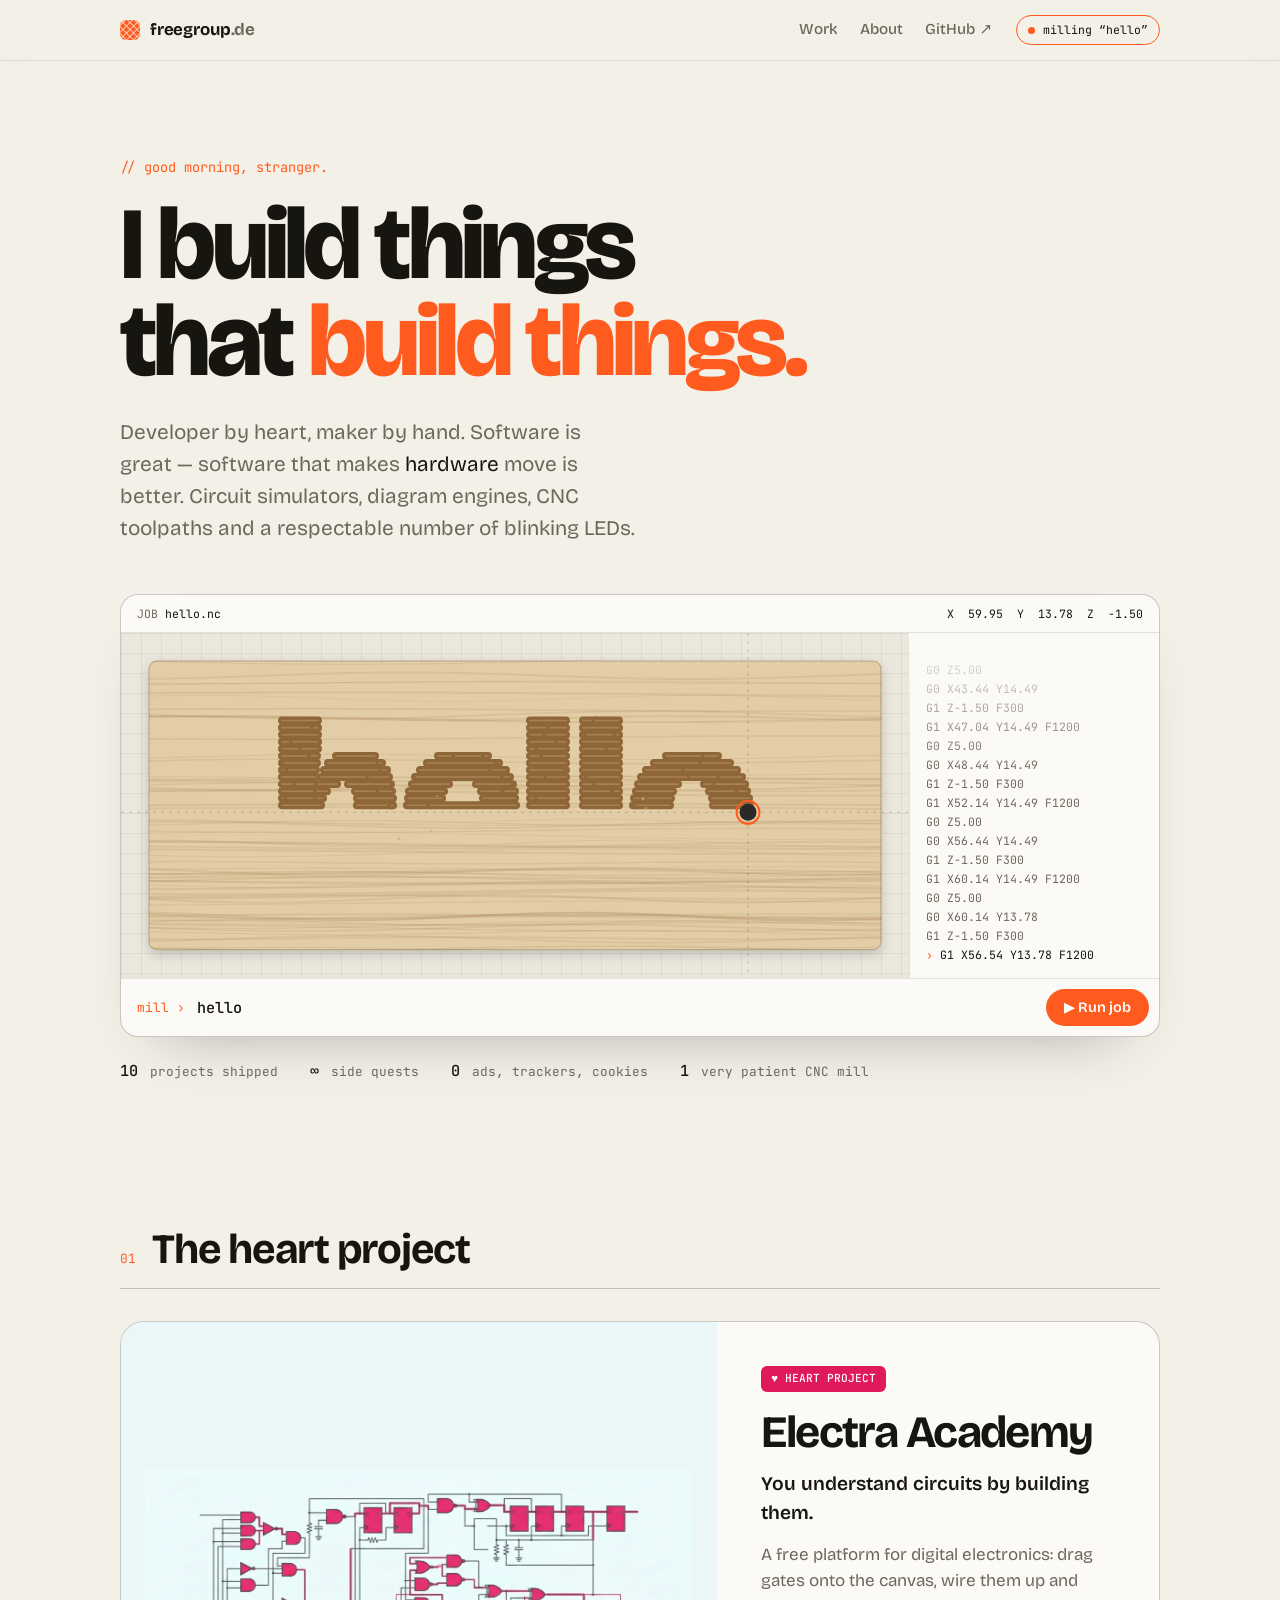
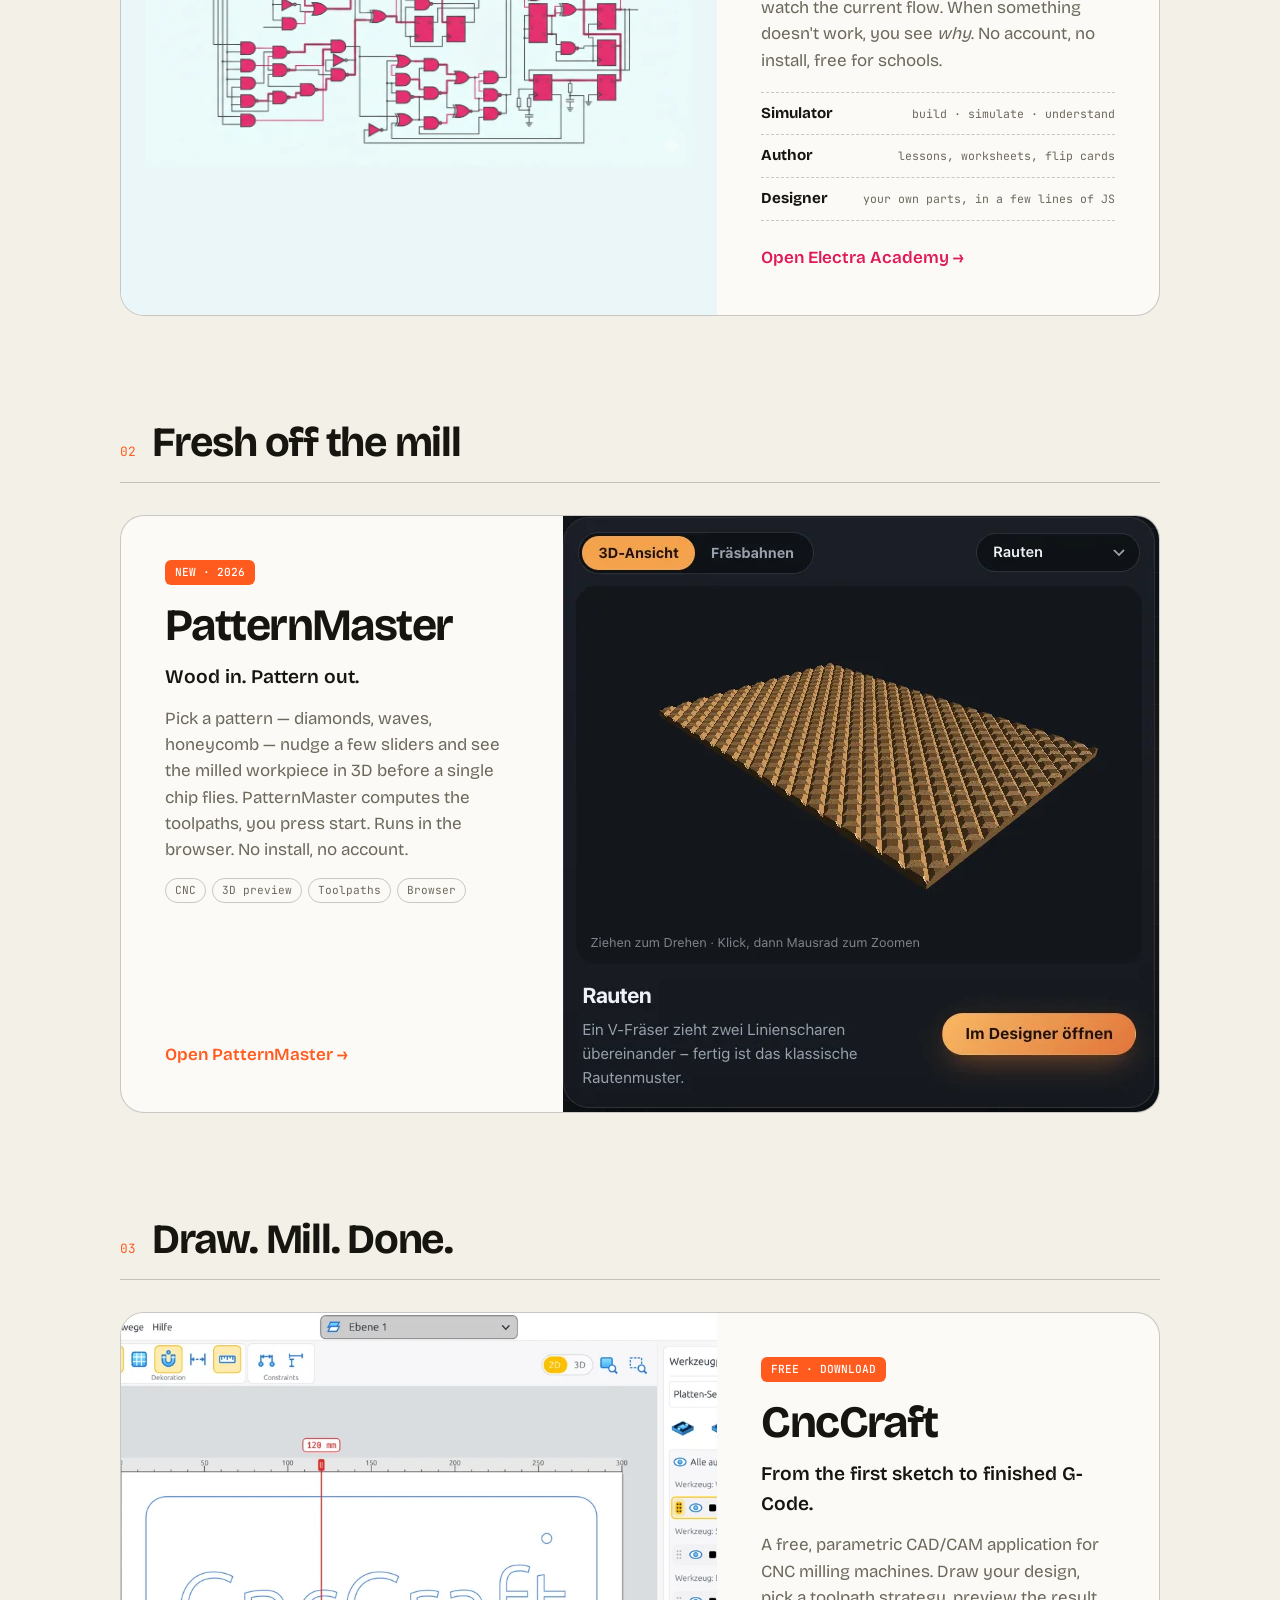
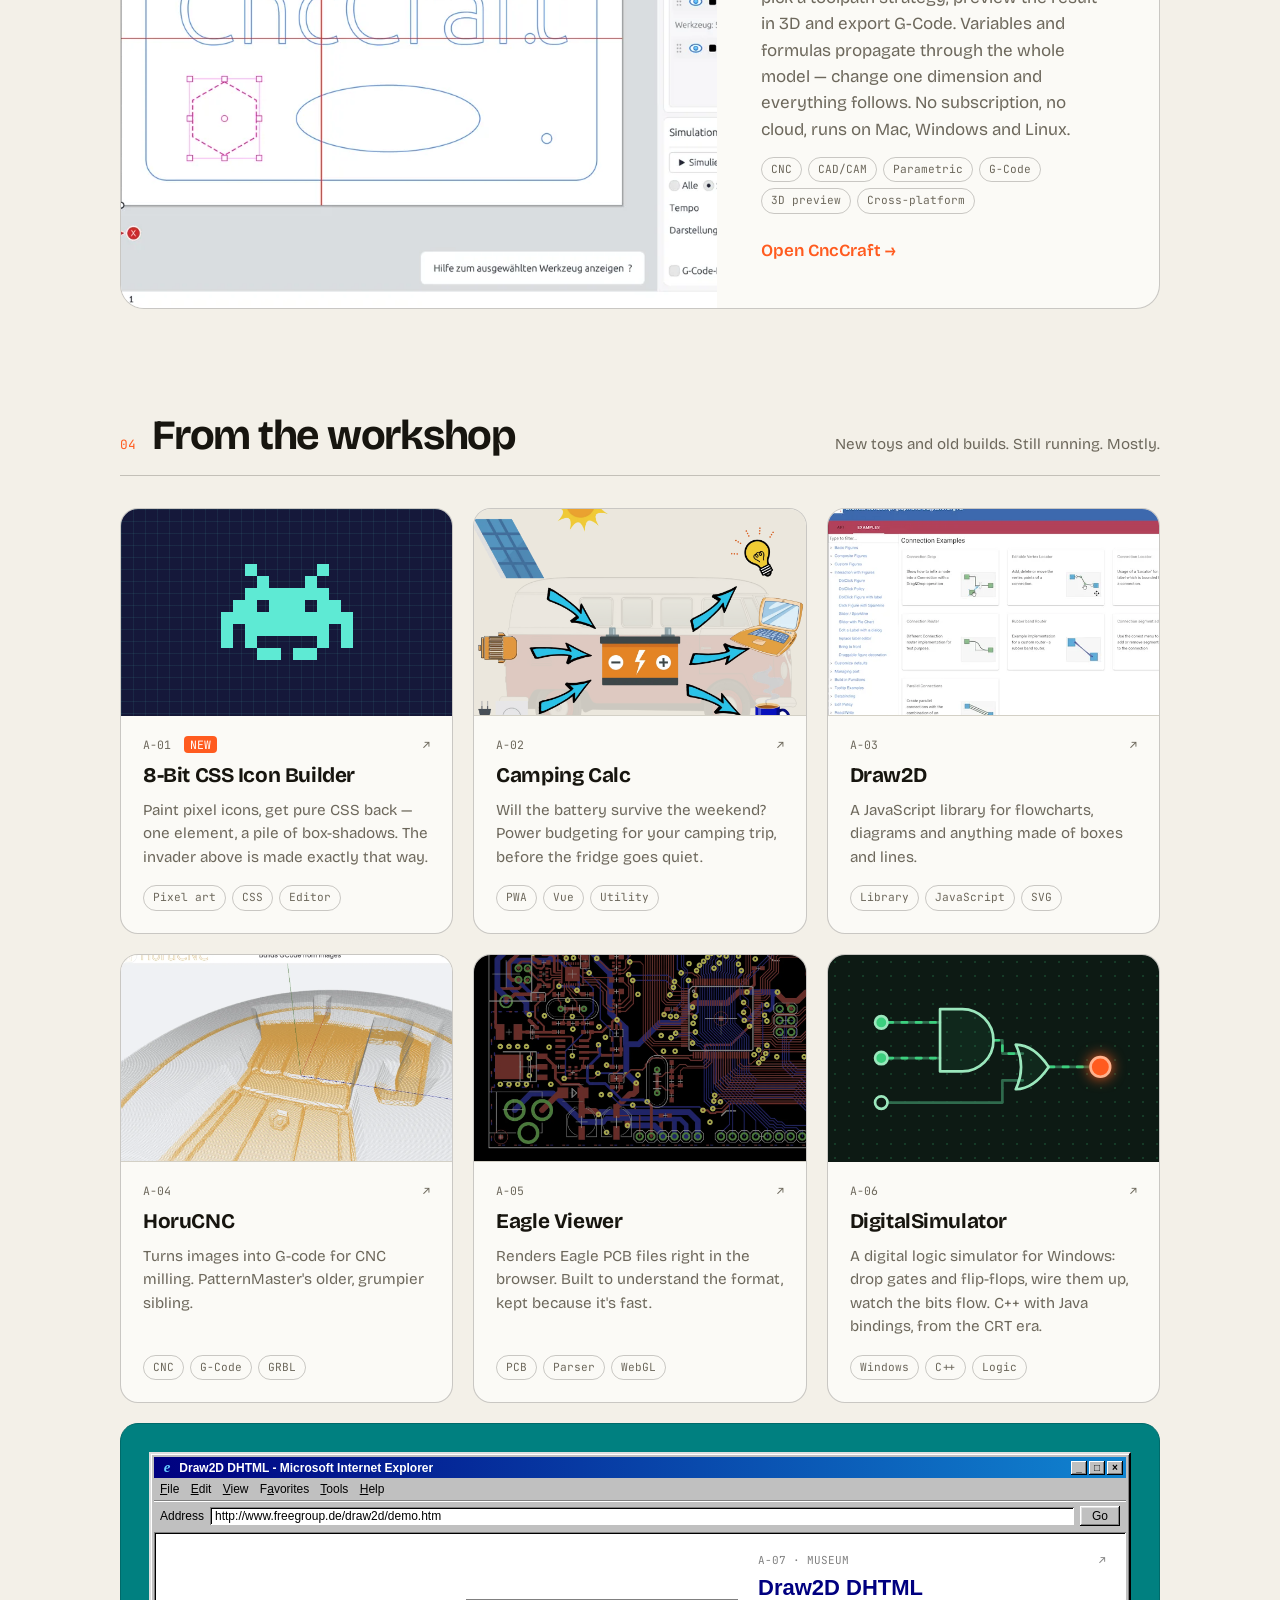
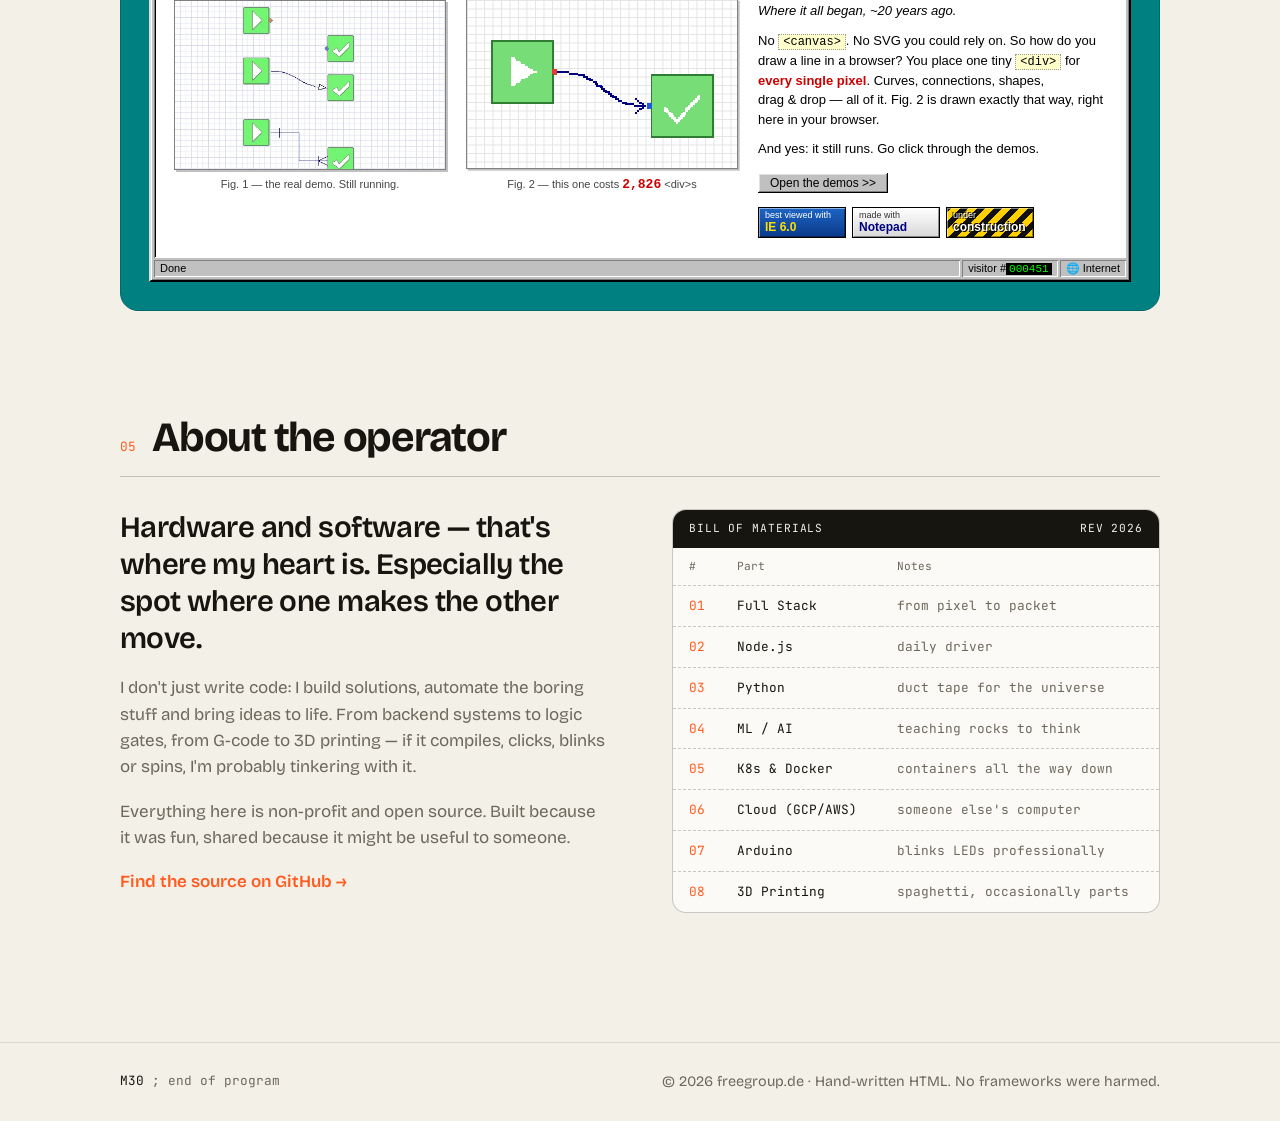
==== commit 99b7c1a4: "cnccraft add" ====
--- a/docs/index.html
+++ b/docs/index.html
@@ -59,7 +59,7 @@
             </div>
 
             <ul class="facts mono">
-                <li><b>9</b> projects shipped</li>
+                <li><b>10</b> projects shipped</li>
                 <li><b>∞</b> side quests</li>
                 <li><b>0</b> ads, trackers, cookies</li>
                 <li><b>1</b> very patient CNC mill</li>
@@ -121,10 +121,37 @@
             </a>
         </section>
 
+        <!-- CncCraft -->
+        <section class="section">
+            <div class="section-head reveal">
+                <span class="idx mono">03</span>
+                <h2>Draw. Mill. Done.</h2>
+            </div>
+
+            <a class="feature feature--flip reveal" href="https://freegroup.github.io/CncCraft/" target="_blank" rel="noopener">
+                <div class="feature-shot">
+                    <img src="images/cnccraft.webp" width="1400" height="851" alt="CncCraft parametric CAD/CAM application showing a part design with milling toolpaths">
+                </div>
+                <div class="feature-text">
+                    <span class="badge mono">FREE · DOWNLOAD</span>
+                    <h3>CncCraft</h3>
+                    <p class="feature-tag">From the first sketch to finished G-Code.</p>
+                    <p>
+                        A free, parametric CAD/CAM application for CNC milling machines.
+                        Draw your design, pick a toolpath strategy, preview the result in 3D and export G-Code.
+                        Variables and formulas propagate through the whole model — change one dimension and everything follows.
+                        No subscription, no cloud, runs on Mac, Windows and Linux.
+                    </p>
+                    <ul class="tags mono"><li>CNC</li><li>CAD/CAM</li><li>Parametric</li><li>G-Code</li><li>3D preview</li><li>Cross-platform</li></ul>
+                    <span class="cta">Open CncCraft <span aria-hidden="true">→</span></span>
+                </div>
+            </a>
+        </section>
+
         <!-- Archive -->
         <section class="section">
             <div class="section-head reveal">
-                <span class="idx mono">03</span>
+                <span class="idx mono">04</span>
                 <h2>From the workshop</h2>
                 <p class="section-sub">New toys and old builds. Still running. Mostly.</p>
             </div>
@@ -253,7 +280,7 @@
         <!-- About -->
         <section id="about" class="section">
             <div class="section-head reveal">
-                <span class="idx mono">04</span>
+                <span class="idx mono">05</span>
                 <h2>About the operator</h2>
             </div>
 
--- a/docs/style.css
+++ b/docs/style.css
@@ -402,6 +402,12 @@
 .feature-shot--light { background: #eaf6f8; display: grid; place-items: center; }
 .feature-shot--light img { object-fit: contain; padding: 4%; }
 
+/* flip layout: image left, text right */
+
+.feature--flip {
+    grid-template-columns: minmax(0, 1.35fr) minmax(0, 1fr);
+}
+
 .trio {
     list-style: none;
     padding: 0;
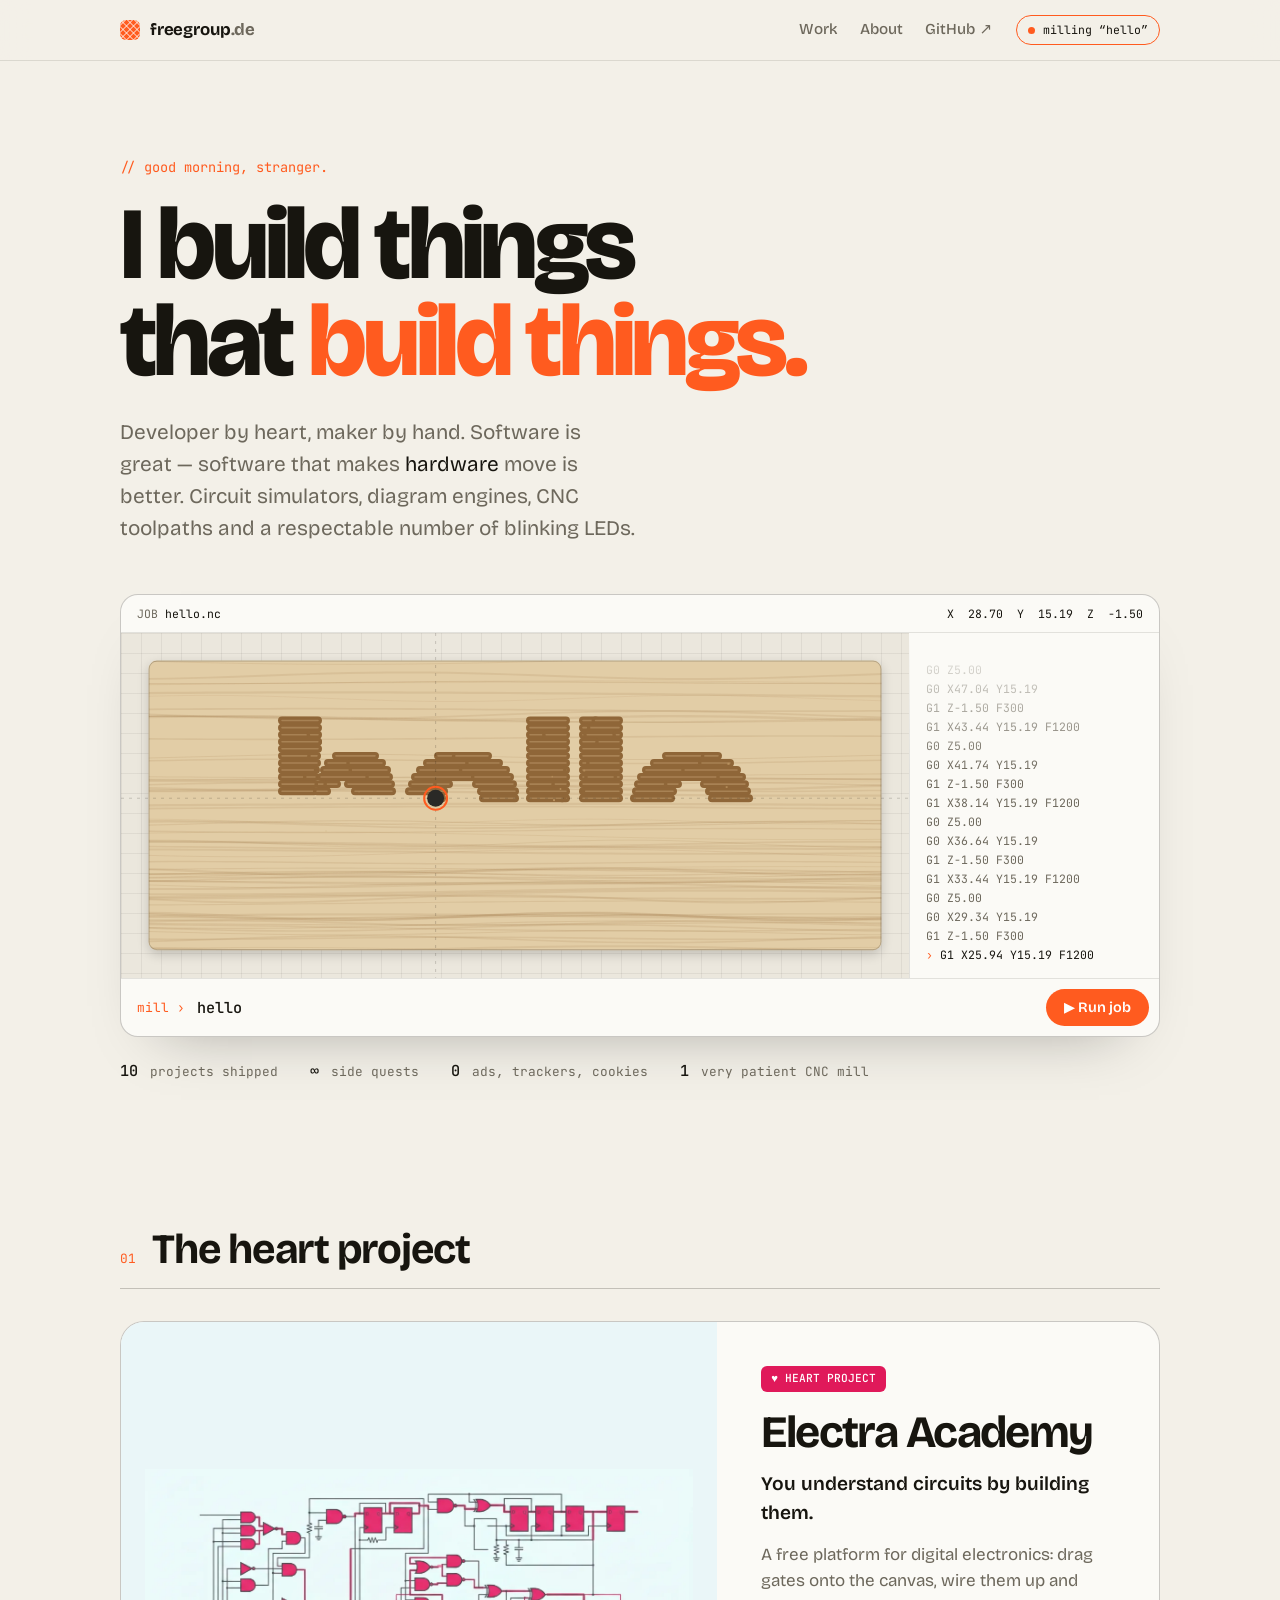
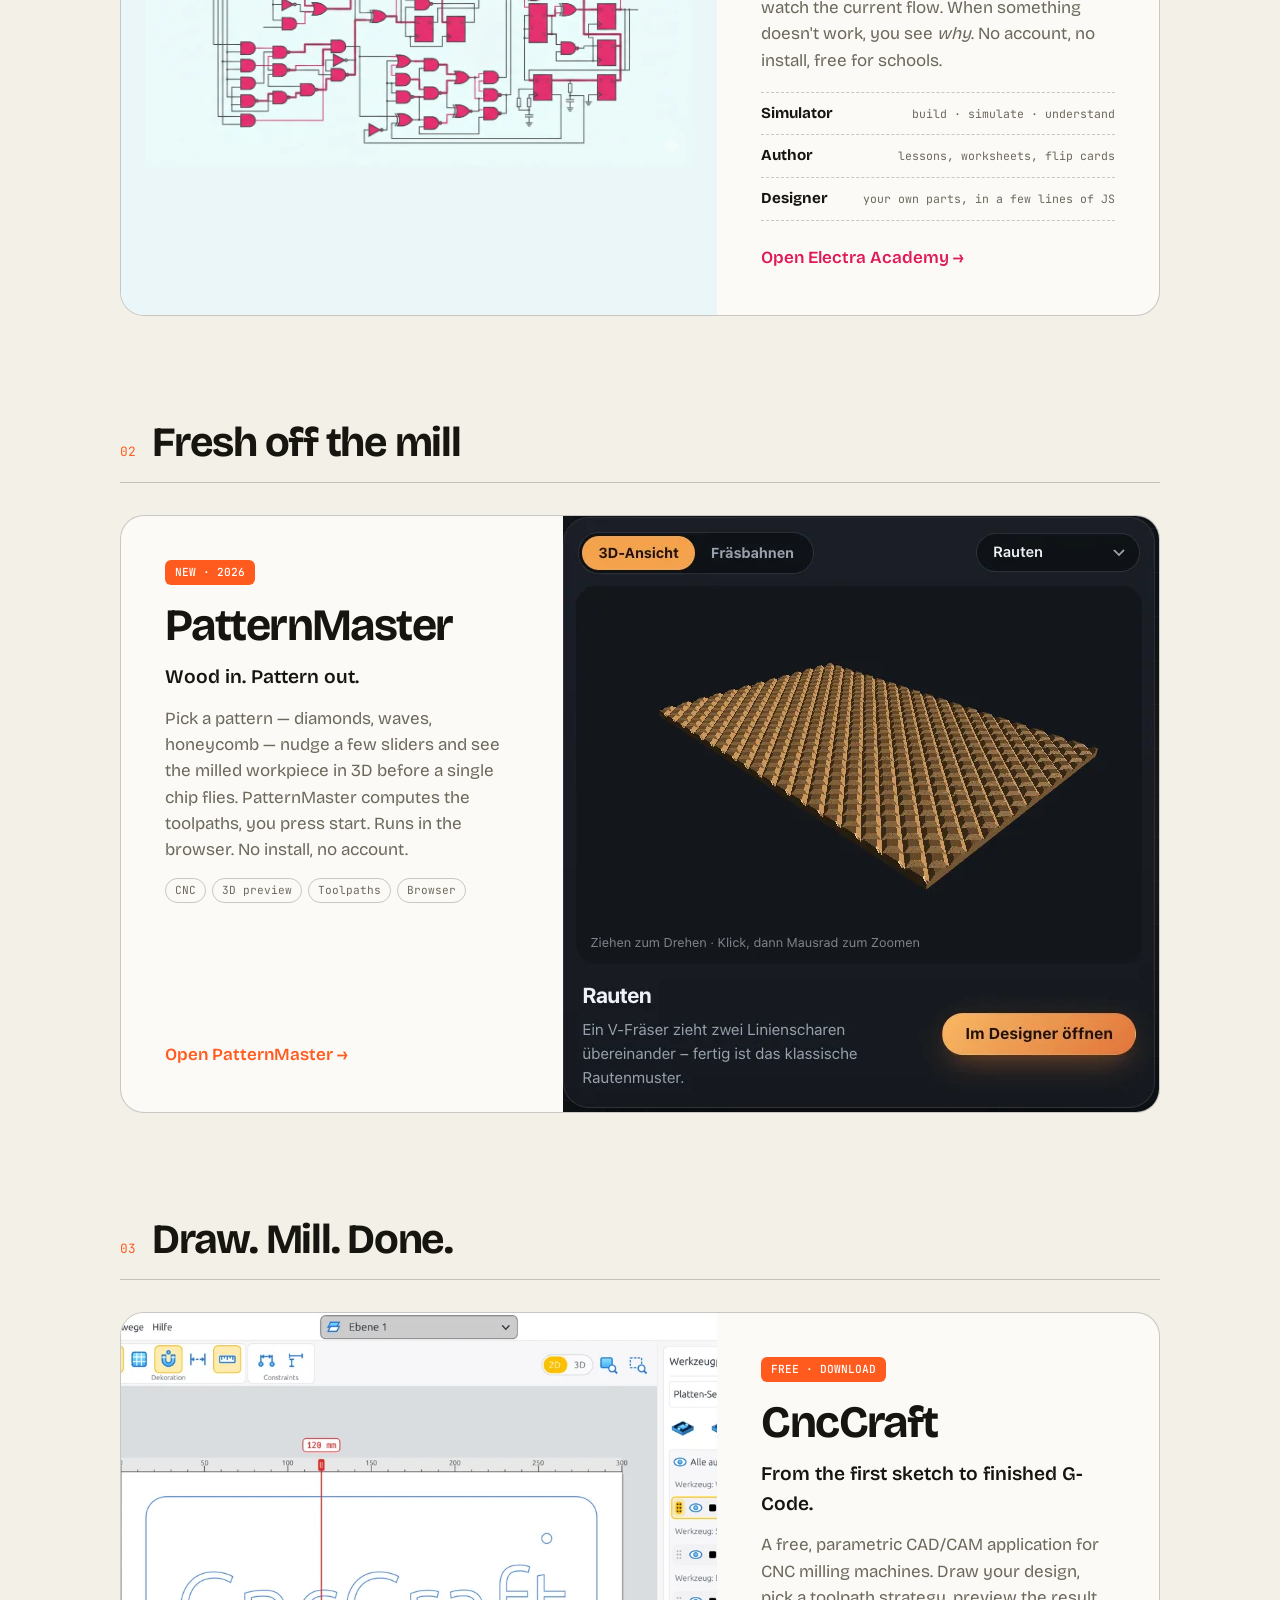
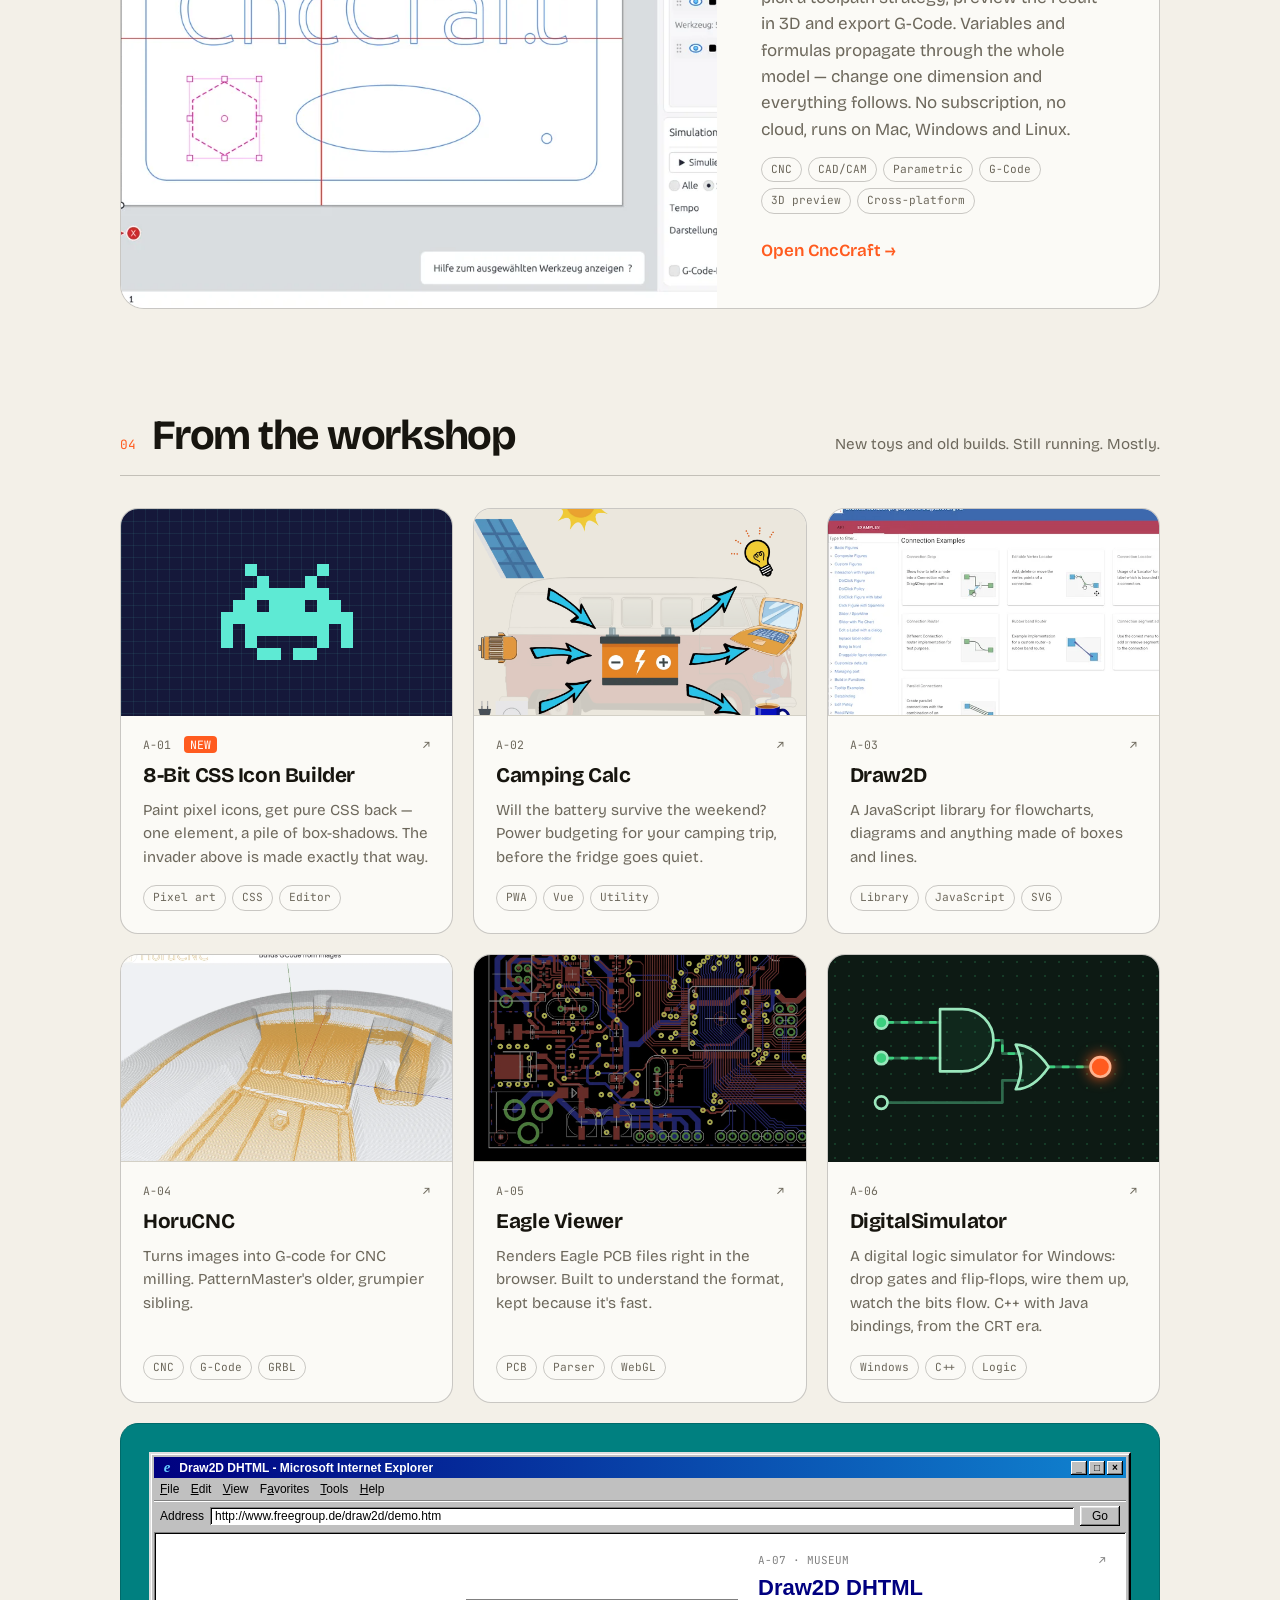
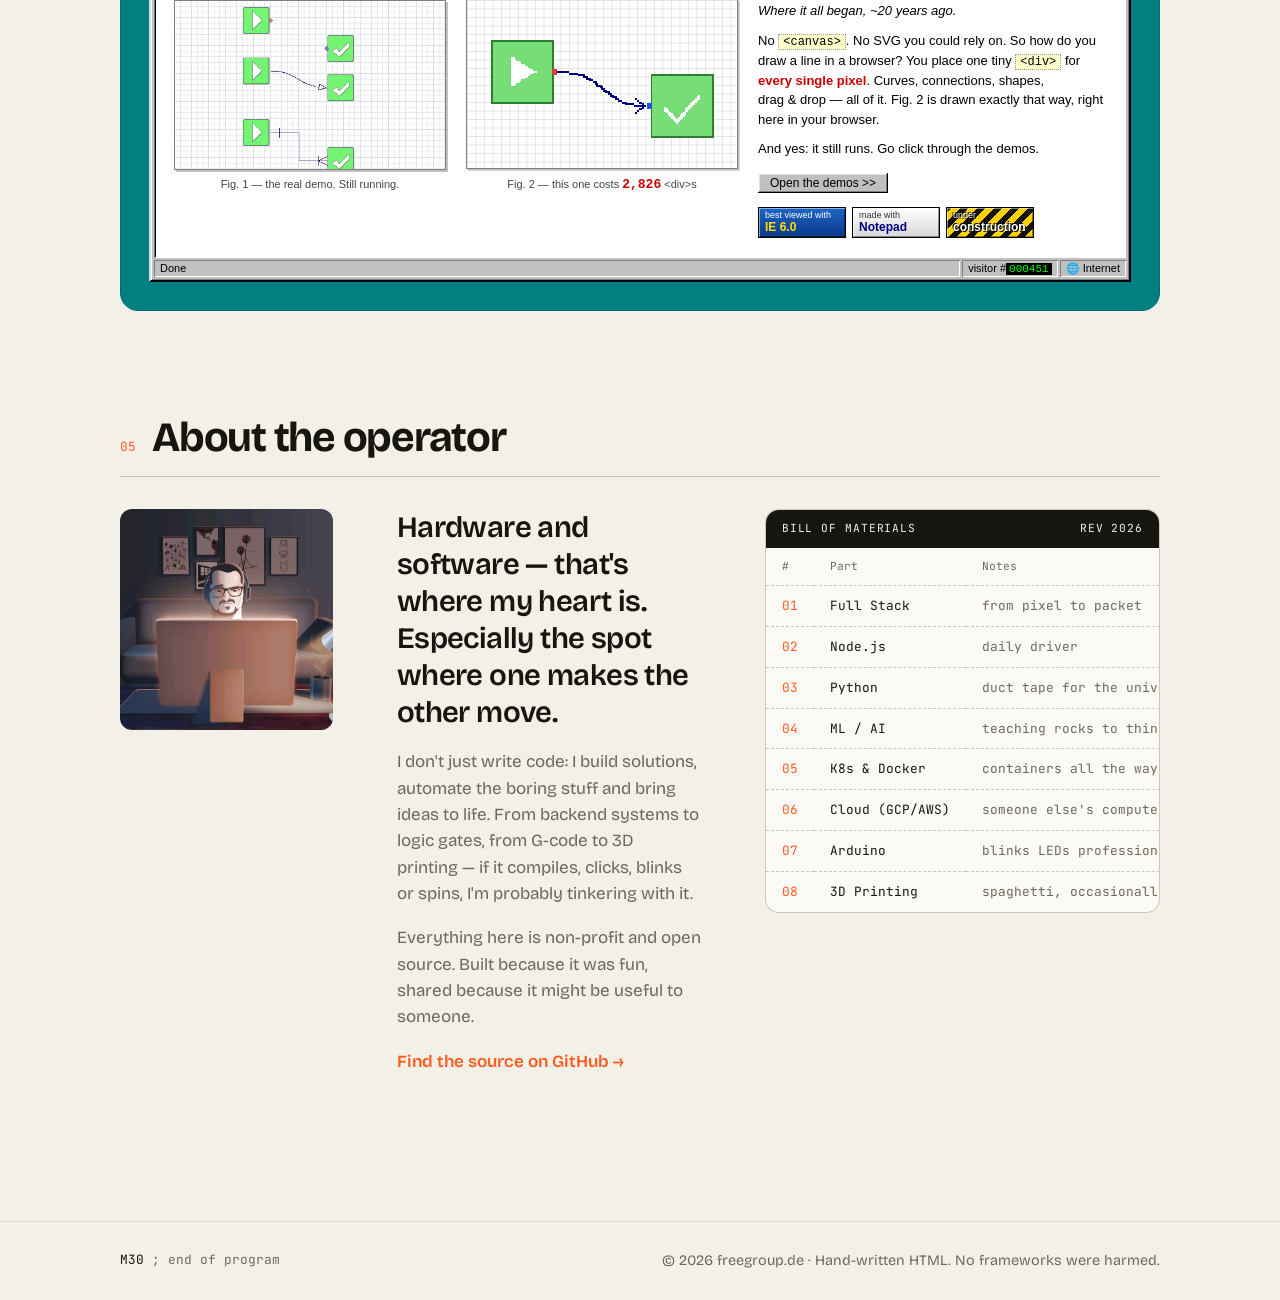
==== commit b6de6d2c: "cnccraft" ====
--- a/docs/index.html
+++ b/docs/index.html
@@ -285,6 +285,10 @@
             </div>
 
             <div class="about-grid">
+                <div class="about-portrait reveal">
+                    <img src="images/operator.webp" width="1234" height="1280" alt="Illustrated portrait of the operator at a desk with monitors and headphones" loading="lazy">
+                </div>
+
                 <div class="about-text reveal">
                     <p class="big">Hardware and software&nbsp;— that's where my heart is. Especially the spot where one makes the other move.</p>
                     <p>
--- a/docs/style.css
+++ b/docs/style.css
@@ -718,9 +718,15 @@
 
 .about-grid {
     display: grid;
-    grid-template-columns: minmax(0, 1fr) minmax(0, 1fr);
+    grid-template-columns: minmax(0, 0.7fr) minmax(0, 1fr) minmax(0, 1.3fr);
     gap: clamp(24px, 5vw, 64px);
     align-items: start;
+}
+.about-portrait img {
+    width: 100%;
+    height: auto;
+    border-radius: 12px;
+    display: block;
 }
 .about-text p { color: var(--muted); margin: 0 0 18px; }
 .about-text .big {
@@ -793,7 +799,8 @@
     .gcode { border-left: 0; border-top: 1px solid var(--line); height: 7.6em; padding-block: 8px; }
     .feature, .feature--heart { grid-template-columns: minmax(0, 1fr); }
     .feature-shot { order: -1; min-height: 0; aspect-ratio: 16 / 9; }
-    .about-grid { grid-template-columns: 1fr; }
+    .about-grid { grid-template-columns: 1fr 1fr; }
+    .about-portrait { grid-column: 1 / -1; max-width: 260px; }
     .section-sub { margin-left: 0; width: 100%; }
 }
 
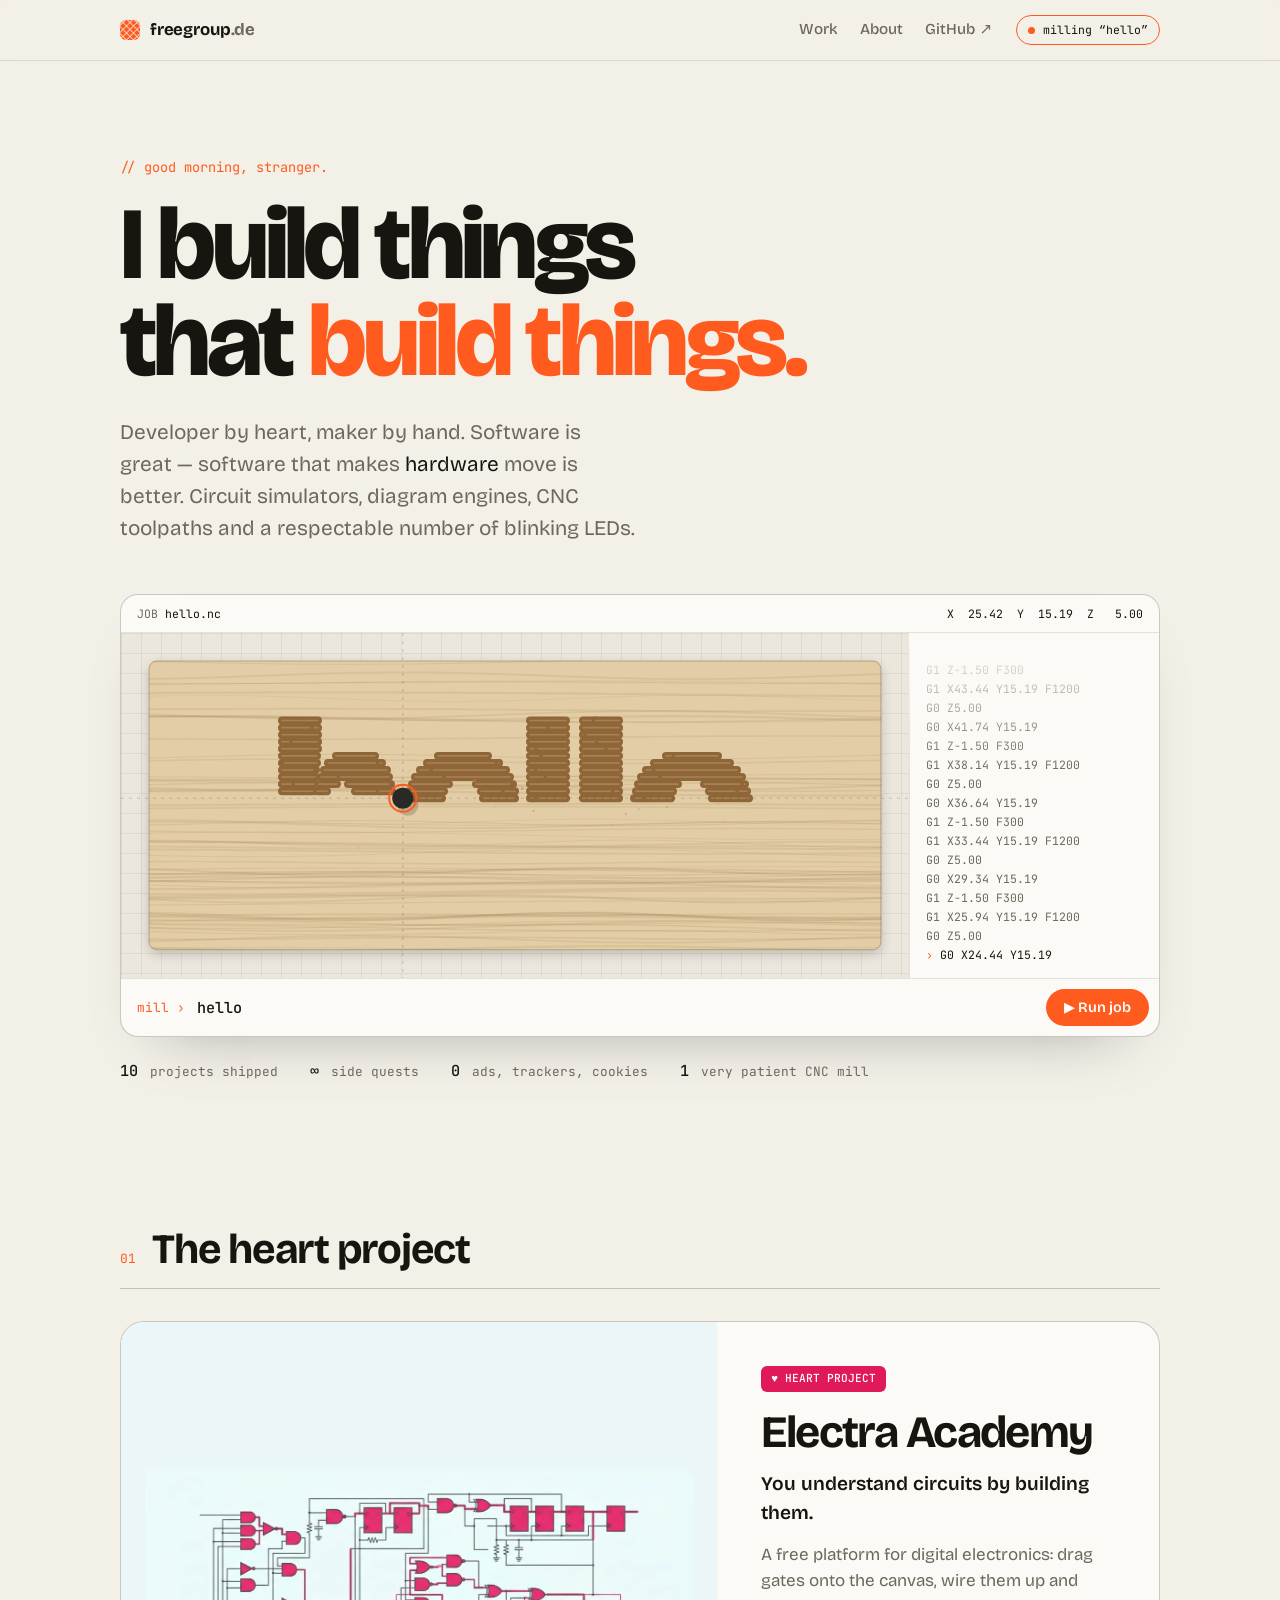
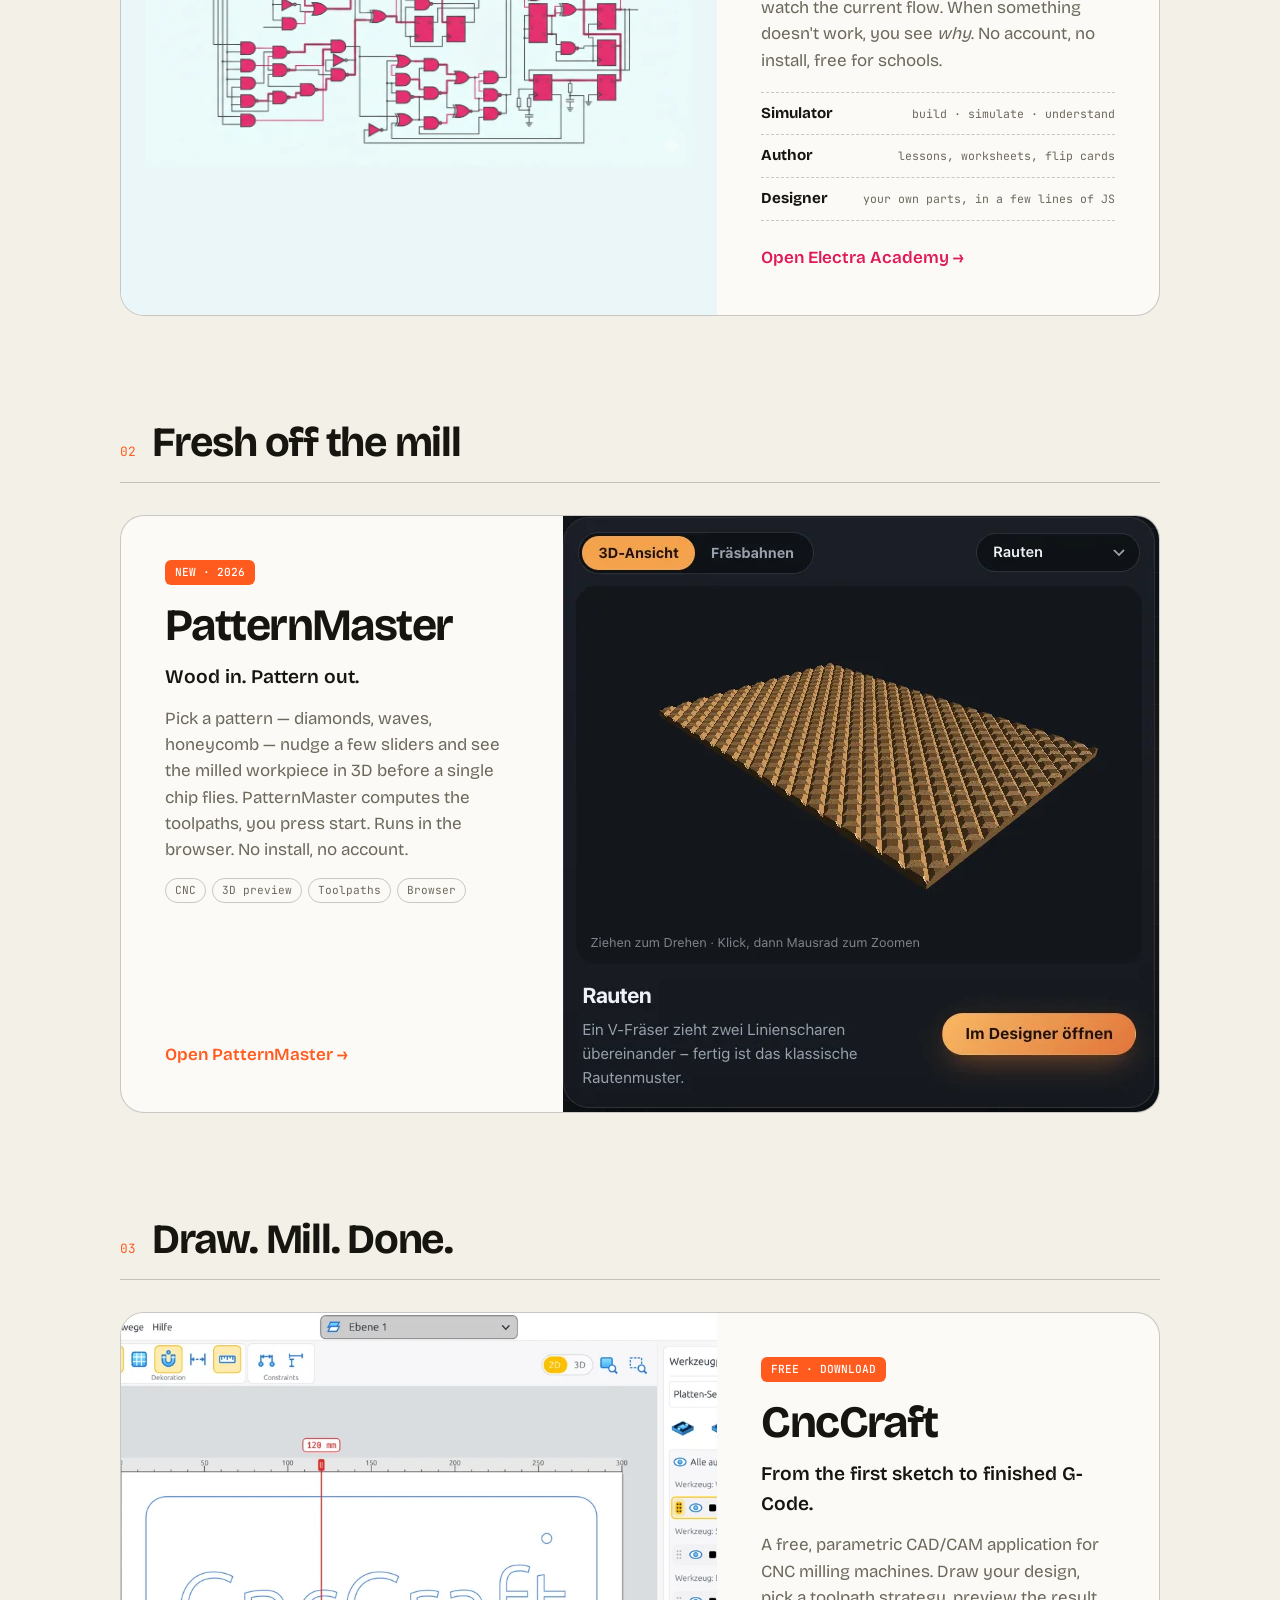
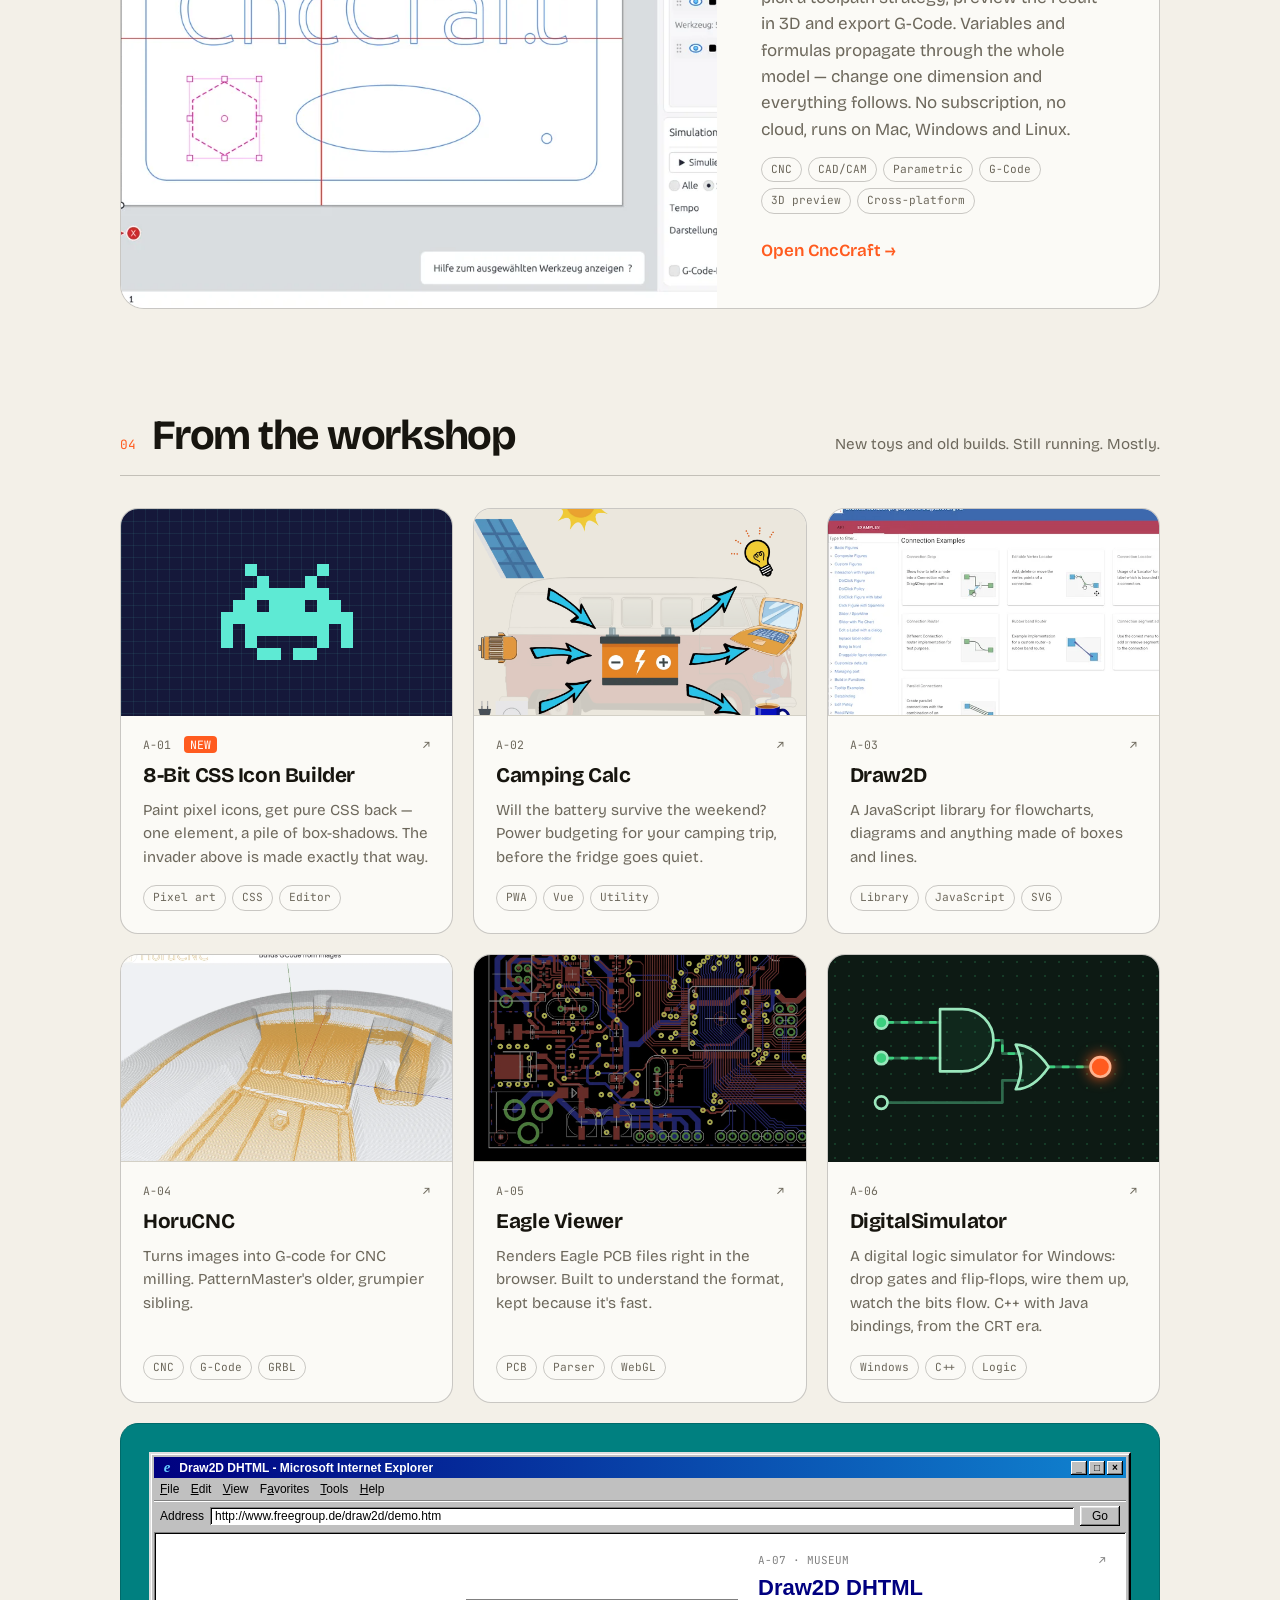
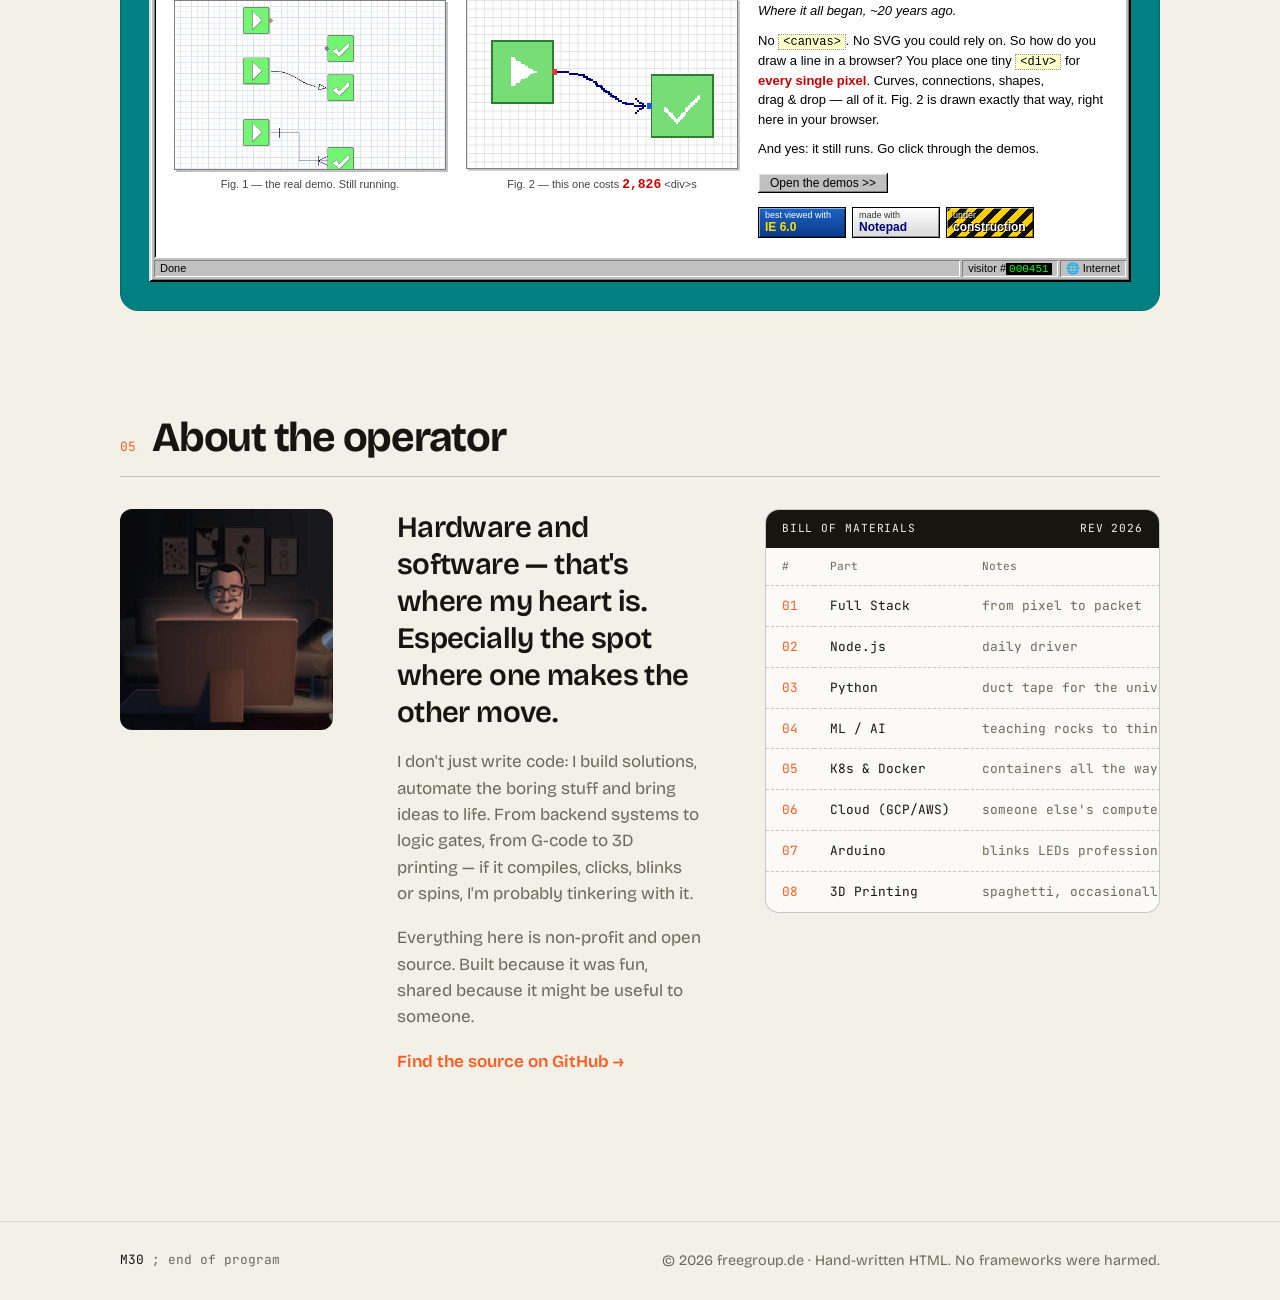
==== commit c88437b0: ".." ====
--- a/docs/index.html
+++ b/docs/index.html
@@ -286,7 +286,7 @@
 
             <div class="about-grid">
                 <div class="about-portrait reveal">
-                    <img src="images/operator.webp" width="1234" height="1280" alt="Illustrated portrait of the operator at a desk with monitors and headphones" loading="lazy">
+                    <img src="images/operator.webp" width="987" height="1024" alt="Illustrated portrait of the operator at a desk with monitors and headphones" loading="lazy">
                 </div>
 
                 <div class="about-text reveal">
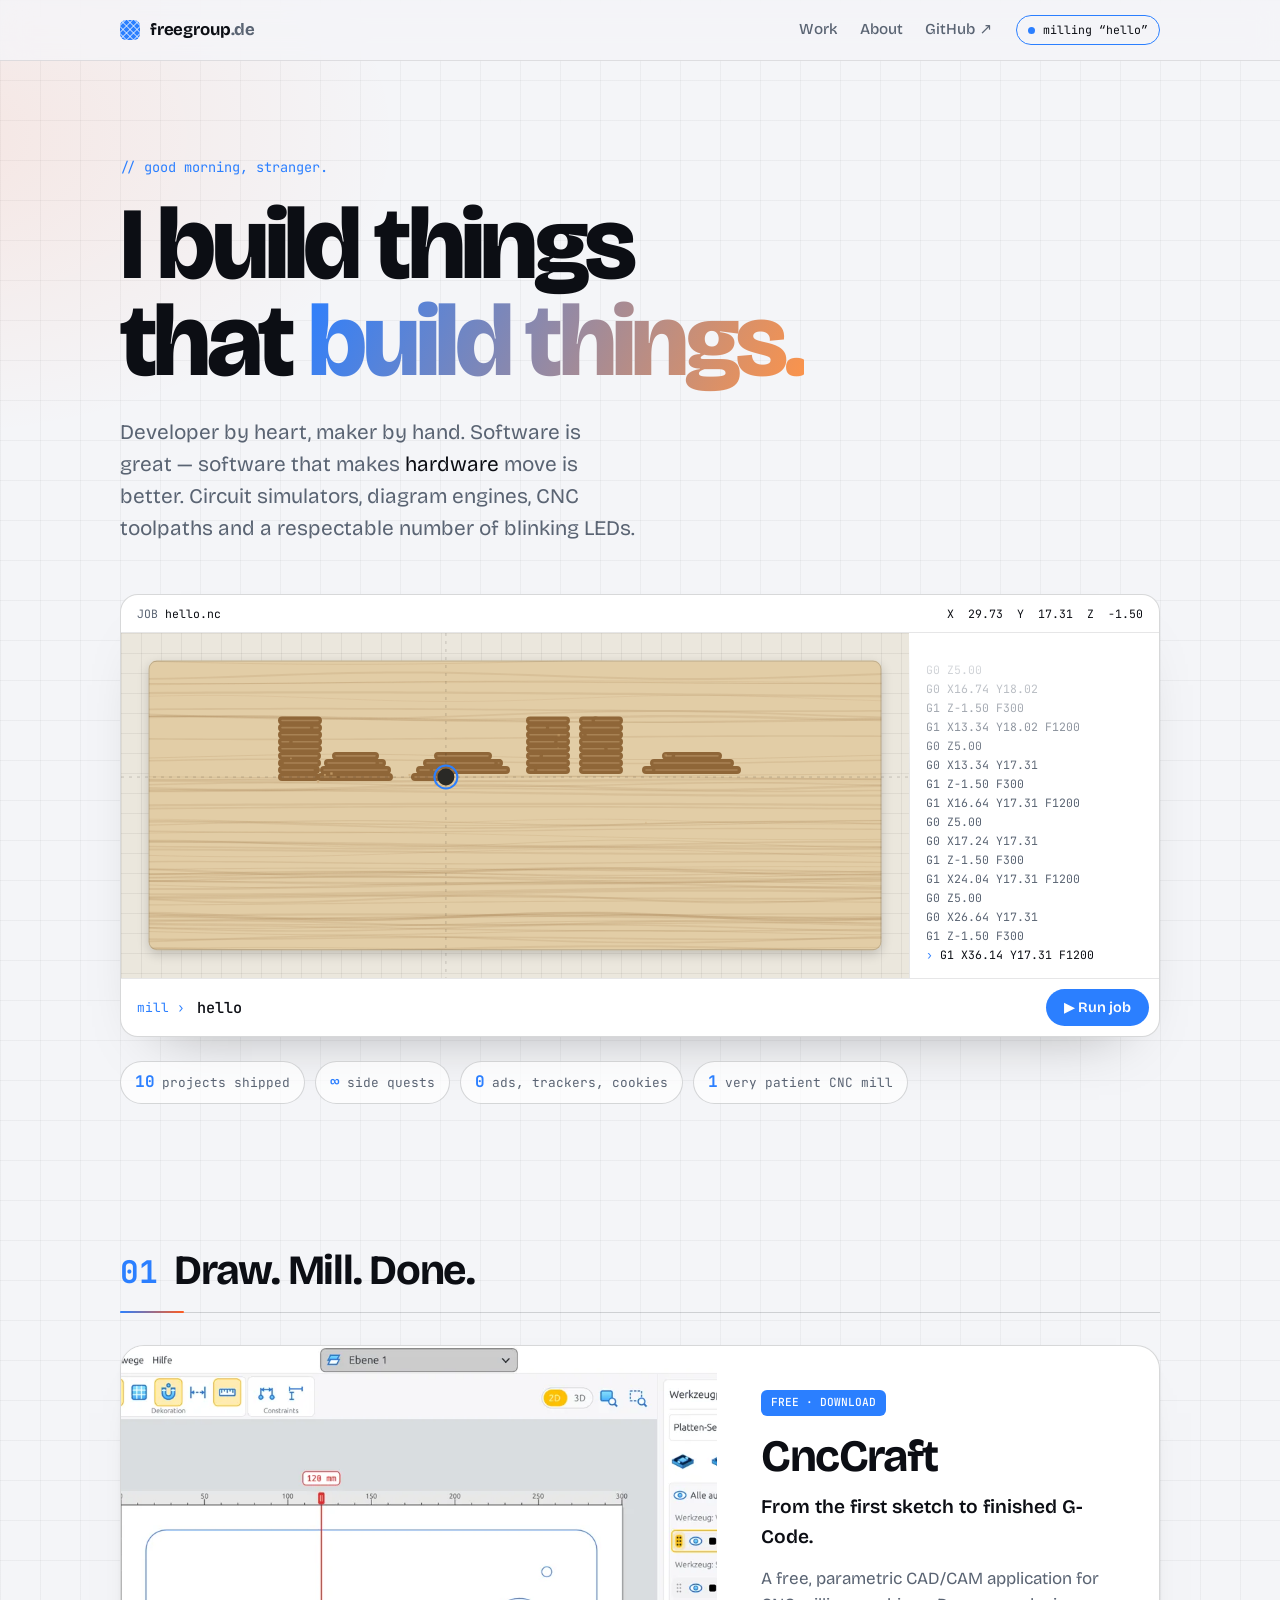
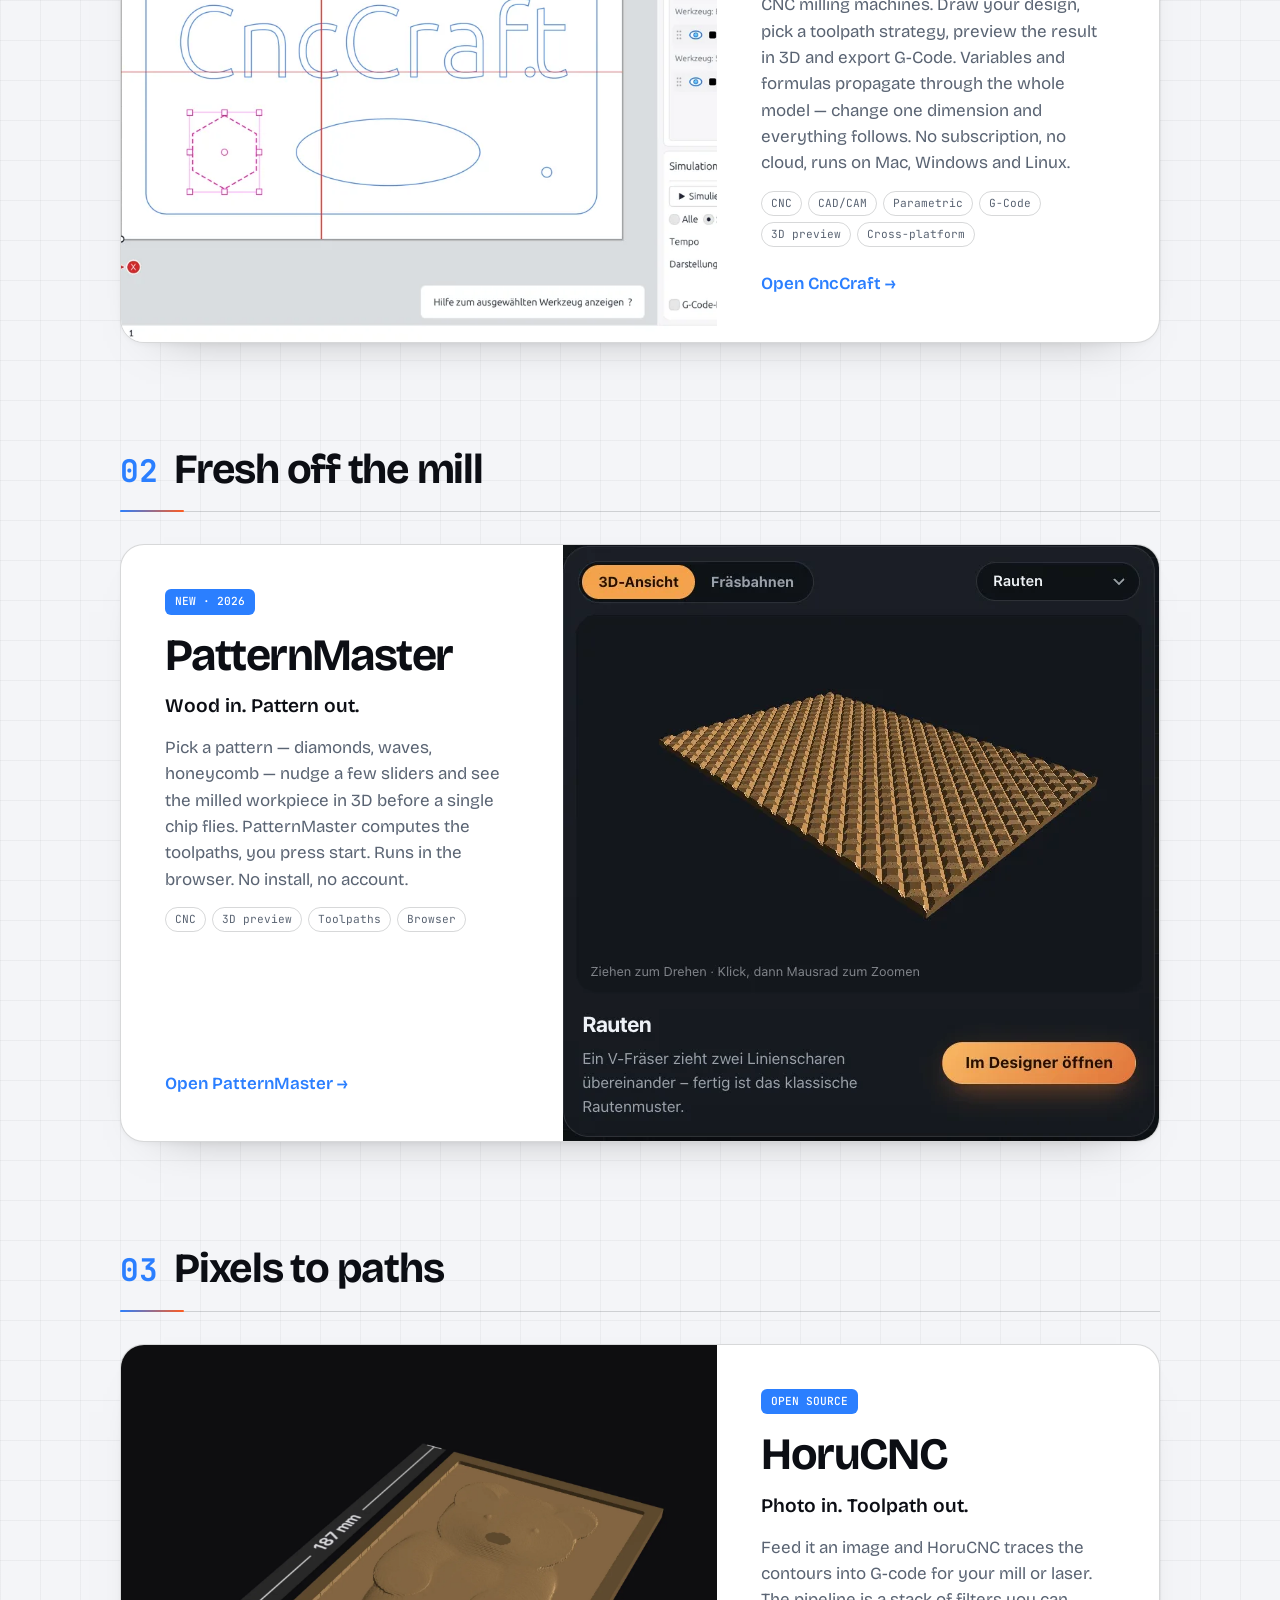
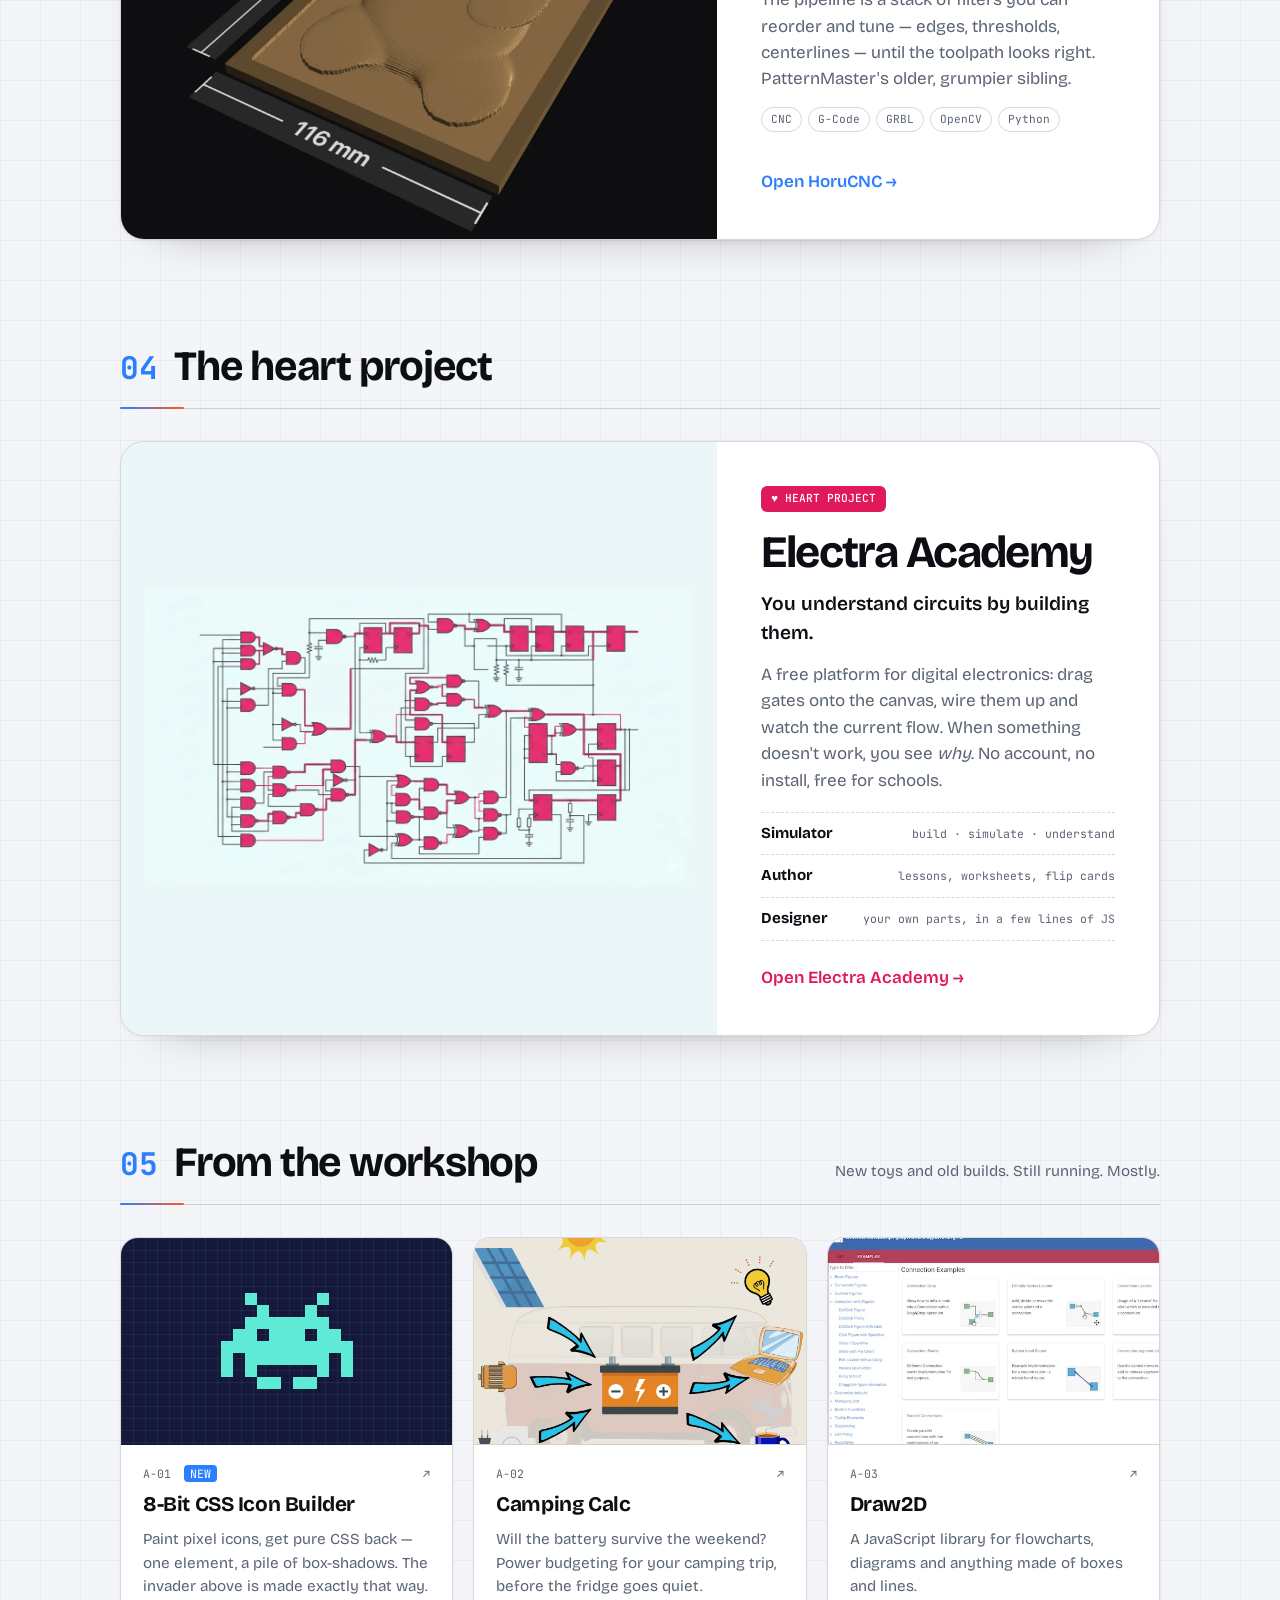
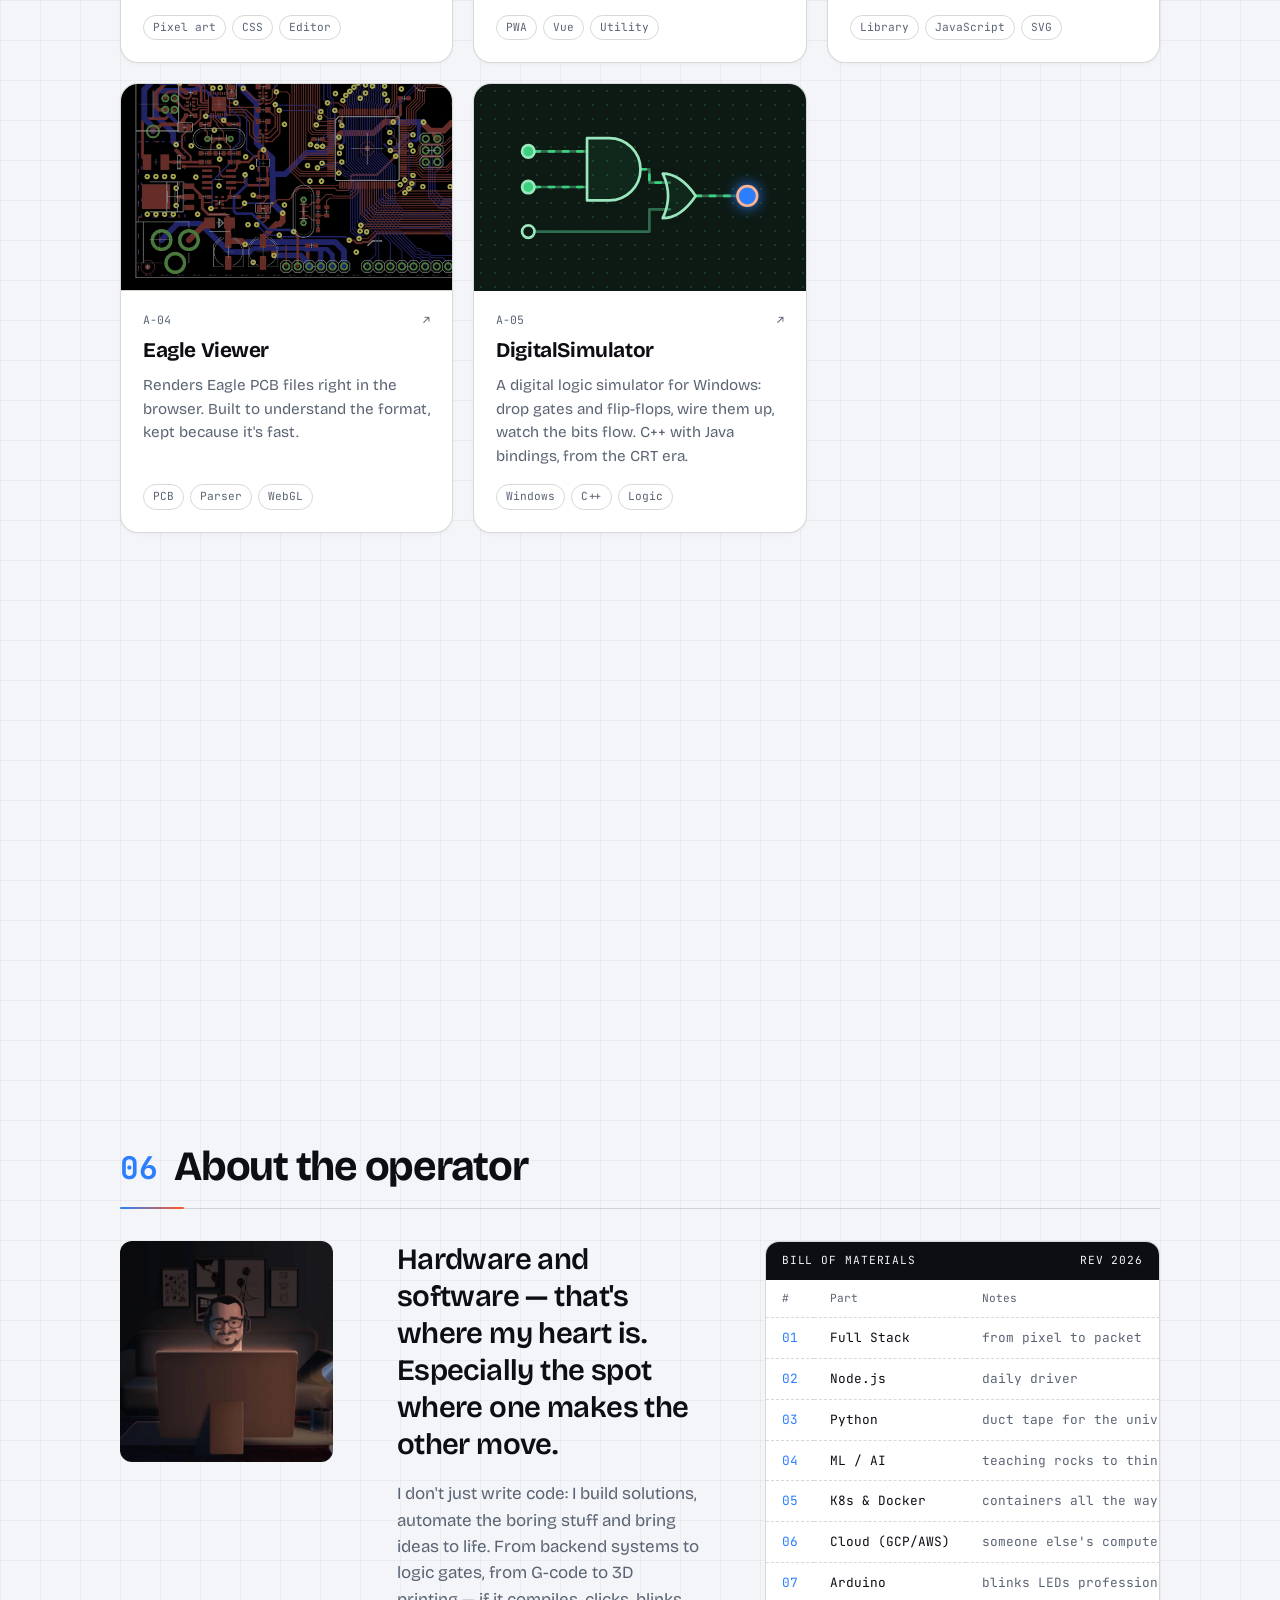
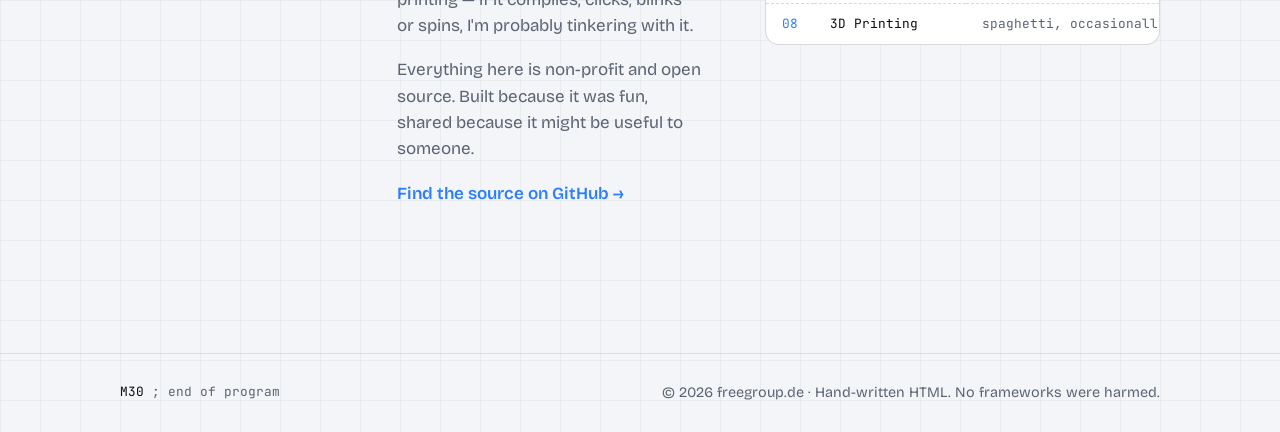
==== commit 37b32532: ".." ====
--- a/docs/index.html
+++ b/docs/index.html
@@ -5,16 +5,70 @@
     <meta name="viewport" content="width=device-width, initial-scale=1.0">
     <title>freegroup.de — things that build things</title>
     <meta name="description" content="freegroup.de — the workshop of a developer by heart. Diagram engines, circuit simulators, CNC toolpaths and other side quests. Non-profit, open source, just for fun.">
-    <meta name="theme-color" content="#f3f0e8" media="(prefers-color-scheme: light)">
-    <meta name="theme-color" content="#0e0e0c" media="(prefers-color-scheme: dark)">
+    <link rel="canonical" href="https://freegroup.de/">
+    <meta name="robots" content="index, follow, max-image-preview:large, max-snippet:-1">
+    <meta name="author" content="Andreas Herz">
+    <meta name="keywords" content="CNC, CAD/CAM, G-Code, toolpaths, CncCraft, PatternMaster, Electra Academy, circuit simulator, Draw2D, open source, maker">
+    <meta name="theme-color" content="#f4f5f8" media="(prefers-color-scheme: light)">
+    <meta name="theme-color" content="#0a0b0d" media="(prefers-color-scheme: dark)">
+
+    <meta property="og:type" content="website">
+    <meta property="og:url" content="https://freegroup.de/">
+    <meta property="og:site_name" content="freegroup.de">
+    <meta property="og:locale" content="en_US">
     <meta property="og:title" content="freegroup.de — things that build things">
     <meta property="og:description" content="Diagram engines, circuit simulators, CNC toolpaths. Built for fun, shared for free.">
     <meta property="og:image" content="https://freegroup.de/images/patternmaster.webp">
+    <meta property="og:image:width" content="1440">
+    <meta property="og:image:height" content="900">
+    <meta property="og:image:alt" content="PatternMaster — a 3D preview of a pattern milled into wood">
+
+    <meta name="twitter:card" content="summary_large_image">
+    <meta name="twitter:title" content="freegroup.de — things that build things">
+    <meta name="twitter:description" content="Diagram engines, circuit simulators, CNC toolpaths. Built for fun, shared for free.">
+    <meta name="twitter:image" content="https://freegroup.de/images/patternmaster.webp">
+    <meta name="twitter:image:alt" content="PatternMaster — a 3D preview of a pattern milled into wood">
+
     <link rel="icon" href="data:image/svg+xml,%3Csvg xmlns='http://www.w3.org/2000/svg' viewBox='0 0 32 32'%3E%3Crect width='32' height='32' rx='8' fill='%23ff5b1f'/%3E%3Cpath d='M0 16 16 0M0 32 32 0M16 32 32 16M0 16l16 16M0 0l32 32M16 0l16 16' stroke='%23fff' stroke-opacity='.45' stroke-width='2'/%3E%3C/svg%3E">
     <link rel="preconnect" href="https://fonts.googleapis.com">
     <link rel="preconnect" href="https://fonts.gstatic.com" crossorigin>
     <link href="https://fonts.googleapis.com/css2?family=Bricolage+Grotesque:opsz,wght@12..96,400..800&family=JetBrains+Mono:wght@400;500&display=swap" rel="stylesheet">
     <link rel="stylesheet" href="style.css">
+    <script type="application/ld+json">
+    {
+      "@context": "https://schema.org",
+      "@graph": [
+        {
+          "@type": "WebSite",
+          "@id": "https://freegroup.de/#website",
+          "url": "https://freegroup.de/",
+          "name": "freegroup.de",
+          "description": "The workshop of a developer by heart — diagram engines, circuit simulators, CNC toolpaths and other side quests.",
+          "inLanguage": "en",
+          "publisher": { "@id": "https://freegroup.de/#person" }
+        },
+        {
+          "@type": "Person",
+          "@id": "https://freegroup.de/#person",
+          "name": "Andreas Herz",
+          "url": "https://freegroup.de/",
+          "sameAs": ["https://github.com/freegroup"],
+          "jobTitle": "Software Developer & Maker"
+        },
+        {
+          "@type": "ItemList",
+          "name": "Projects",
+          "itemListElement": [
+            { "@type": "ListItem", "position": 1, "name": "CncCraft", "description": "Free parametric CAD/CAM application for CNC milling machines.", "url": "https://freegroup.github.io/CncCraft/" },
+            { "@type": "ListItem", "position": 2, "name": "PatternMaster", "description": "Browser tool that turns patterns into CNC toolpaths with a 3D preview.", "url": "https://freegroup.github.io/patternmaster/" },
+            { "@type": "ListItem", "position": 3, "name": "HoruCNC", "description": "Turns images into G-code contour toolpaths for CNC milling and lasers.", "url": "https://freegroup.github.io/HoruCNC/" },
+            { "@type": "ListItem", "position": 4, "name": "Electra Academy", "description": "Free platform for learning digital electronics by building circuits.", "url": "https://electra.academy" },
+            { "@type": "ListItem", "position": 5, "name": "Draw2D", "description": "JavaScript library for flowcharts, diagrams and connections.", "url": "https://github.com/freegroup/draw2d" }
+          ]
+        }
+      ]
+    }
+    </script>
     <script>document.documentElement.classList.add('js');</script>
 </head>
 <body>
@@ -66,10 +120,89 @@
             </ul>
         </section>
 
+        <!-- CncCraft -->
+        <section id="work" class="section">
+            <div class="section-head reveal">
+                <span class="idx mono">01</span>
+                <h2>Draw. Mill. Done.</h2>
+            </div>
+
+            <a class="feature feature--flip reveal" href="https://freegroup.github.io/CncCraft/" target="_blank" rel="noopener">
+                <div class="feature-shot">
+                    <img src="images/cnccraft.webp" width="1400" height="851" alt="CncCraft parametric CAD/CAM application showing a part design with milling toolpaths">
+                </div>
+                <div class="feature-text">
+                    <span class="badge mono">FREE · DOWNLOAD</span>
+                    <h3>CncCraft</h3>
+                    <p class="feature-tag">From the first sketch to finished G-Code.</p>
+                    <p>
+                        A free, parametric CAD/CAM application for CNC milling machines.
+                        Draw your design, pick a toolpath strategy, preview the result in 3D and export G-Code.
+                        Variables and formulas propagate through the whole model — change one dimension and everything follows.
+                        No subscription, no cloud, runs on Mac, Windows and Linux.
+                    </p>
+                    <ul class="tags mono"><li>CNC</li><li>CAD/CAM</li><li>Parametric</li><li>G-Code</li><li>3D preview</li><li>Cross-platform</li></ul>
+                    <span class="cta">Open CncCraft <span aria-hidden="true">→</span></span>
+                </div>
+            </a>
+        </section>
+
+        <!-- PatternMaster -->
+        <section class="section">
+            <div class="section-head reveal">
+                <span class="idx mono">02</span>
+                <h2>Fresh off the mill</h2>
+            </div>
+
+            <a class="feature reveal" href="https://freegroup.github.io/patternmaster/" target="_blank" rel="noopener">
+                <div class="feature-text">
+                    <span class="badge mono">NEW · 2026</span>
+                    <h3>PatternMaster</h3>
+                    <p class="feature-tag">Wood in. Pattern out.</p>
+                    <p>
+                        Pick a pattern&nbsp;— diamonds, waves, honeycomb&nbsp;— nudge a few sliders and see the milled workpiece
+                        in 3D before a single chip flies. PatternMaster computes the toolpaths, you press start.
+                        Runs in the browser. No install, no account.
+                    </p>
+                    <ul class="tags mono"><li>CNC</li><li>3D preview</li><li>Toolpaths</li><li>Browser</li></ul>
+                    <span class="cta">Open PatternMaster <span aria-hidden="true">→</span></span>
+                </div>
+                <div class="feature-shot">
+                    <img src="images/patternmaster-viewer.webp" width="596" height="596" alt="PatternMaster showing a 3D preview of a diamond pattern milled into wood">
+                </div>
+            </a>
+        </section>
+
+        <!-- HoruCNC -->
+        <section class="section">
+            <div class="section-head reveal">
+                <span class="idx mono">03</span>
+                <h2>Pixels to paths</h2>
+            </div>
+
+            <a class="feature feature--flip reveal" href="https://freegroup.github.io/HoruCNC/" target="_blank" rel="noopener">
+                <div class="feature-shot">
+                    <img src="images/horucnc.webp" width="1766" height="1464" alt="A teddy bear relief milled into a wooden workpiece — HoruCNC's 3D preview" loading="lazy">
+                </div>
+                <div class="feature-text">
+                    <span class="badge mono">OPEN SOURCE</span>
+                    <h3>HoruCNC</h3>
+                    <p class="feature-tag">Photo in. Toolpath out.</p>
+                    <p>
+                        Feed it an image and HoruCNC traces the contours into G-code for your mill or laser.
+                        The pipeline is a stack of filters you can reorder and tune&nbsp;— edges, thresholds, centerlines&nbsp;—
+                        until the toolpath looks right. PatternMaster's older, grumpier sibling.
+                    </p>
+                    <ul class="tags mono"><li>CNC</li><li>G-Code</li><li>GRBL</li><li>OpenCV</li><li>Python</li></ul>
+                    <span class="cta">Open HoruCNC <span aria-hidden="true">→</span></span>
+                </div>
+            </a>
+        </section>
+
         <!-- Heart project -->
-        <section id="work" class="section">
-            <div class="section-head reveal">
-                <span class="idx mono">01</span>
+        <section class="section">
+            <div class="section-head reveal">
+                <span class="idx mono">04</span>
                 <h2>The heart project</h2>
             </div>
 
@@ -95,63 +228,10 @@
             </a>
         </section>
 
-        <!-- Featured -->
-        <section class="section">
-            <div class="section-head reveal">
-                <span class="idx mono">02</span>
-                <h2>Fresh off the mill</h2>
-            </div>
-
-            <a class="feature reveal" href="https://freegroup.github.io/patternmaster/" target="_blank" rel="noopener">
-                <div class="feature-text">
-                    <span class="badge mono">NEW · 2026</span>
-                    <h3>PatternMaster</h3>
-                    <p class="feature-tag">Wood in. Pattern out.</p>
-                    <p>
-                        Pick a pattern&nbsp;— diamonds, waves, honeycomb&nbsp;— nudge a few sliders and see the milled workpiece
-                        in 3D before a single chip flies. PatternMaster computes the toolpaths, you press start.
-                        Runs in the browser. No install, no account.
-                    </p>
-                    <ul class="tags mono"><li>CNC</li><li>3D preview</li><li>Toolpaths</li><li>Browser</li></ul>
-                    <span class="cta">Open PatternMaster <span aria-hidden="true">→</span></span>
-                </div>
-                <div class="feature-shot">
-                    <img src="images/patternmaster-viewer.webp" width="596" height="596" alt="PatternMaster showing a 3D preview of a diamond pattern milled into wood">
-                </div>
-            </a>
-        </section>
-
-        <!-- CncCraft -->
-        <section class="section">
-            <div class="section-head reveal">
-                <span class="idx mono">03</span>
-                <h2>Draw. Mill. Done.</h2>
-            </div>
-
-            <a class="feature feature--flip reveal" href="https://freegroup.github.io/CncCraft/" target="_blank" rel="noopener">
-                <div class="feature-shot">
-                    <img src="images/cnccraft.webp" width="1400" height="851" alt="CncCraft parametric CAD/CAM application showing a part design with milling toolpaths">
-                </div>
-                <div class="feature-text">
-                    <span class="badge mono">FREE · DOWNLOAD</span>
-                    <h3>CncCraft</h3>
-                    <p class="feature-tag">From the first sketch to finished G-Code.</p>
-                    <p>
-                        A free, parametric CAD/CAM application for CNC milling machines.
-                        Draw your design, pick a toolpath strategy, preview the result in 3D and export G-Code.
-                        Variables and formulas propagate through the whole model — change one dimension and everything follows.
-                        No subscription, no cloud, runs on Mac, Windows and Linux.
-                    </p>
-                    <ul class="tags mono"><li>CNC</li><li>CAD/CAM</li><li>Parametric</li><li>G-Code</li><li>3D preview</li><li>Cross-platform</li></ul>
-                    <span class="cta">Open CncCraft <span aria-hidden="true">→</span></span>
-                </div>
-            </a>
-        </section>
-
         <!-- Archive -->
         <section class="section">
             <div class="section-head reveal">
-                <span class="idx mono">04</span>
+                <span class="idx mono">05</span>
                 <h2>From the workshop</h2>
                 <p class="section-sub">New toys and old builds. Still running. Mostly.</p>
             </div>
@@ -167,7 +247,7 @@
                     </div>
                 </a>
                 <a href="https://freegroup.github.io/CampingElectricCalculator/#/" target="_blank" rel="noopener" class="card reveal">
-                    <div class="card-img"><img src="images/camping-calc.webp" loading="lazy" alt=""></div>
+                    <div class="card-img"><img src="images/camping-calc.webp" loading="lazy" alt="Camping Calc power-budget calculator"></div>
                     <div class="card-body">
                         <div class="card-top mono"><span>A-02</span><span class="arrow" aria-hidden="true">↗</span></div>
                         <h3>Camping Calc</h3>
@@ -177,7 +257,7 @@
                 </a>
 
                 <a href="https://github.com/freegroup/draw2d" target="_blank" rel="noopener" class="card reveal">
-                    <div class="card-img"><img src="images/draw2d.webp" loading="lazy" alt=""></div>
+                    <div class="card-img"><img src="images/draw2d.webp" loading="lazy" alt="Draw2D diagram library example"></div>
                     <div class="card-body">
                         <div class="card-top mono"><span>A-03</span><span class="arrow" aria-hidden="true">↗</span></div>
                         <h3>Draw2D</h3>
@@ -186,20 +266,10 @@
                     </div>
                 </a>
 
-                <a href="https://github.com/freegroup/HoruCNC" target="_blank" rel="noopener" class="card reveal">
-                    <div class="card-img"><img src="images/horucnc.webp" loading="lazy" alt=""></div>
+                <a href="https://github.com/freegroup/eagle_viewer" target="_blank" rel="noopener" class="card reveal">
+                    <div class="card-img"><img src="images/eagle-viewer.webp" loading="lazy" alt="Eagle Viewer rendering a PCB in the browser"></div>
                     <div class="card-body">
                         <div class="card-top mono"><span>A-04</span><span class="arrow" aria-hidden="true">↗</span></div>
-                        <h3>HoruCNC</h3>
-                        <p>Turns images into G-code for CNC milling. PatternMaster's older, grumpier sibling.</p>
-                        <ul class="tags mono"><li>CNC</li><li>G-Code</li><li>GRBL</li></ul>
-                    </div>
-                </a>
-
-                <a href="https://github.com/freegroup/eagle_viewer" target="_blank" rel="noopener" class="card reveal">
-                    <div class="card-img"><img src="images/eagle-viewer.webp" loading="lazy" alt=""></div>
-                    <div class="card-body">
-                        <div class="card-top mono"><span>A-05</span><span class="arrow" aria-hidden="true">↗</span></div>
                         <h3>Eagle Viewer</h3>
                         <p>Renders Eagle PCB files right in the browser. Built to understand the format, kept because it's fast.</p>
                         <ul class="tags mono"><li>PCB</li><li>Parser</li><li>WebGL</li></ul>
@@ -218,7 +288,7 @@
                         </svg>
                     </div>
                     <div class="card-body">
-                        <div class="card-top mono"><span>A-06</span><span class="arrow" aria-hidden="true">↗</span></div>
+                        <div class="card-top mono"><span>A-05</span><span class="arrow" aria-hidden="true">↗</span></div>
                         <h3>DigitalSimulator</h3>
                         <p>A digital logic simulator for Windows: drop gates and flip-flops, wire them up, watch the bits flow. C++ with Java bindings, from the CRT era.</p>
                         <ul class="tags mono"><li>Windows</li><li>C++</li><li>Logic</li></ul>
@@ -249,7 +319,7 @@
                             </figure>
 
                             <div class="w98-text">
-                                <div class="card-top mono"><span>A-07 · MUSEUM</span><span class="arrow" aria-hidden="true">↗</span></div>
+                                <div class="card-top mono"><span>A-06 · MUSEUM</span><span class="arrow" aria-hidden="true">↗</span></div>
                                 <h3>Draw2D DHTML</h3>
                                 <p class="w98-sub">Where it all began, ~20 years ago.</p>
                                 <p>
@@ -280,7 +350,7 @@
         <!-- About -->
         <section id="about" class="section">
             <div class="section-head reveal">
-                <span class="idx mono">05</span>
+                <span class="idx mono">06</span>
                 <h2>About the operator</h2>
             </div>
 
--- a/docs/style.css
+++ b/docs/style.css
@@ -3,15 +3,20 @@
    ------------------------------------------------------------------ */
 
 :root {
-    --bg: #f3f0e8;
-    --surface: #fbfaf6;
-    --ink: #17150f;
-    --muted: #6d685c;
-    --line: rgba(23, 21, 15, 0.11);
-    --line-strong: rgba(23, 21, 15, 0.22);
-    --accent: #ff5b1f;
-    --accent-soft: rgba(255, 91, 31, 0.12);
-    --ok: #1f8a4c;
+    --bg: #f4f5f8;
+    --surface: #ffffff;
+    --ink: #0c0e14;
+    --muted: #5a6473;
+    --line: rgba(12, 14, 20, 0.10);
+    --line-strong: rgba(12, 14, 20, 0.16);
+    --accent: #2b7fff;
+    --accent-soft: rgba(43, 127, 255, 0.12);
+    --accent-2: #ff5b1f;
+    --accent-2-soft: rgba(255, 91, 31, 0.12);
+    --ok: #12a150;
+    --glow-1: rgba(43, 127, 255, 0.12);
+    --glow-2: rgba(255, 91, 31, 0.10);
+    --grid: rgba(12, 14, 20, 0.04);
 
     /* machine */
     --bed: #ebe7dd;
@@ -32,15 +37,20 @@
 
 @media (prefers-color-scheme: dark) {
     :root {
-        --bg: #0e0e0c;
-        --surface: #161613;
-        --ink: #eeeae0;
-        --muted: #9a9486;
-        --line: rgba(238, 234, 224, 0.09);
-        --line-strong: rgba(238, 234, 224, 0.18);
-        --accent: #ff6a2b;
-        --accent-soft: rgba(255, 106, 43, 0.14);
-        --ok: #3ccf7e;
+        --bg: #0a0b0d;
+        --surface: #121419;
+        --ink: #eef1f6;
+        --muted: #949cab;
+        --line: rgba(238, 241, 246, 0.09);
+        --line-strong: rgba(238, 241, 246, 0.17);
+        --accent: #4da3ff;
+        --accent-soft: rgba(77, 163, 255, 0.16);
+        --accent-2: #ff6a2b;
+        --accent-2-soft: rgba(255, 106, 43, 0.14);
+        --ok: #35d07f;
+        --glow-1: rgba(77, 163, 255, 0.12);
+        --glow-2: rgba(255, 106, 43, 0.12);
+        --grid: rgba(238, 241, 246, 0.03);
 
         --bed: #121210;
         --bed-grid: rgba(238, 234, 224, 0.05);
@@ -61,7 +71,13 @@
 
 body {
     margin: 0;
-    background: var(--bg);
+    background:
+        radial-gradient(1100px 620px at 88% -8%, var(--glow-1), transparent 62%),
+        radial-gradient(820px 520px at -6% 2%, var(--glow-2), transparent 58%),
+        linear-gradient(var(--grid) 1px, transparent 1px),
+        linear-gradient(90deg, var(--grid) 1px, transparent 1px),
+        var(--bg);
+    background-size: 100% 100%, 100% 100%, 40px 40px, 40px 40px, auto;
     color: var(--ink);
     font-family: var(--font);
     font-size: 17px;
@@ -174,7 +190,12 @@
     margin: 0 0 26px;
     font-variation-settings: "opsz" 96;
 }
-h1 .hl { color: var(--accent); }
+h1 .hl {
+    background: linear-gradient(115deg, var(--accent), #ff9448);
+    -webkit-background-clip: text;
+    background-clip: text;
+    color: transparent;
+}
 .lead em { font-style: normal; color: var(--ink); }
 
 .lead {
@@ -278,12 +299,23 @@
     list-style: none;
     display: flex;
     flex-wrap: wrap;
-    gap: 10px 32px;
-    padding: 22px 0 0;
+    gap: 10px;
+    padding: 24px 0 0;
     margin: 0;
     color: var(--muted);
 }
-.facts b { color: var(--ink); font-weight: 500; font-size: 0.95rem; margin-right: 4px; }
+.facts li {
+    display: inline-flex;
+    align-items: baseline;
+    gap: 7px;
+    padding: 8px 14px;
+    border: 1px solid var(--line-strong);
+    border-radius: 99px;
+    background: color-mix(in srgb, var(--surface) 70%, transparent);
+    transition: border-color .25s, color .25s, transform .25s;
+}
+.facts li:hover { border-color: var(--accent-2); color: var(--ink); transform: translateY(-2px); }
+.facts b { color: var(--accent); font-weight: 700; font-size: 1rem; }
 
 /* ---------------- sections ---------------- */
 
@@ -297,6 +329,17 @@
     margin-bottom: 32px;
     padding-bottom: 16px;
     border-bottom: 1px solid var(--line-strong);
+    position: relative;
+}
+.section-head::after {
+    content: "";
+    position: absolute;
+    left: 0;
+    bottom: -1px;
+    width: 64px;
+    height: 2px;
+    background: linear-gradient(90deg, var(--accent), var(--accent-2));
+    border-radius: 2px;
 }
 .section-head .idx { color: var(--accent); }
 .section-head h2 {
@@ -334,6 +377,7 @@
     border-radius: 24px;
     background: var(--surface);
     overflow: hidden;
+    box-shadow: 0 2px 4px rgba(0, 0, 0, 0.03), 0 24px 50px -44px rgba(0, 0, 0, 0.5);
     transition: transform .4s cubic-bezier(.16, 1, .3, 1), box-shadow .4s, border-color .3s;
 }
 .feature:hover {
@@ -442,9 +486,10 @@
     border: 1px solid var(--line-strong);
     border-radius: var(--radius);
     overflow: hidden;
-    transition: transform .35s cubic-bezier(.16, 1, .3, 1), border-color .25s;
-}
-.card:hover { transform: translateY(-4px); border-color: var(--accent); }
+    box-shadow: 0 2px 4px rgba(0, 0, 0, 0.03);
+    transition: transform .35s cubic-bezier(.16, 1, .3, 1), box-shadow .35s, border-color .25s;
+}
+.card:hover { transform: translateY(-4px); border-color: var(--accent); box-shadow: 0 26px 48px -36px rgba(255, 91, 31, 0.4); }
 
 .card-img {
     aspect-ratio: 16 / 10;
@@ -791,6 +836,119 @@
 }
 .js .reveal.in { opacity: 1; transform: none; }
 
+/* ---------------- bold section numerals ---------------- */
+
+.section-head .idx {
+    font-size: clamp(1.25rem, 2.6vw, 1.95rem);
+    font-weight: 700;
+    color: var(--accent);
+    align-self: center;
+    letter-spacing: 0;
+}
+
+/* ---------------- animated gradient border on hover ---------------- */
+
+.feature, .card { position: relative; }
+.feature > *, .card-body, .card-img { position: relative; z-index: 2; }
+.feature::before,
+.card:not(.w98-desk)::before {
+    content: "";
+    position: absolute;
+    inset: 0;
+    border-radius: inherit;
+    padding: 1.5px;
+    background: linear-gradient(135deg, var(--accent), transparent 42%);
+    -webkit-mask: linear-gradient(#000 0 0) content-box, linear-gradient(#000 0 0);
+            mask: linear-gradient(#000 0 0) content-box, linear-gradient(#000 0 0);
+    -webkit-mask-composite: xor;
+            mask-composite: exclude;
+    opacity: 0;
+    transition: opacity .4s;
+    pointer-events: none;
+    z-index: 1;
+}
+.feature:hover::before,
+.card:not(.w98-desk):hover::before { opacity: .75; }
+.feature--heart::before { background: linear-gradient(135deg, var(--heart), transparent 42%); }
+
+/* ---------------- zoomable images + lightbox ---------------- */
+
+.zoomable { cursor: zoom-in; }
+.zoomable img { cursor: zoom-in; }
+.zoomable::after {
+    content: "⤢";
+    position: absolute;
+    top: 10px;
+    right: 10px;
+    width: 30px;
+    height: 30px;
+    display: grid;
+    place-items: center;
+    font-size: 15px;
+    line-height: 1;
+    color: #fff;
+    background: rgba(12, 12, 10, 0.55);
+    backdrop-filter: blur(6px);
+    -webkit-backdrop-filter: blur(6px);
+    border: 1px solid rgba(255, 255, 255, 0.28);
+    border-radius: 9px;
+    opacity: 0;
+    transform: translateY(-4px);
+    transition: opacity .25s, transform .25s;
+    pointer-events: none;
+    z-index: 3;
+}
+.zoomable:hover::after,
+.feature:hover .zoomable::after,
+.card:hover .zoomable::after { opacity: 1; transform: none; }
+@media (hover: none) { .zoomable::after { opacity: .85; transform: none; } }
+
+.lightbox {
+    position: fixed;
+    inset: 0;
+    z-index: 100;
+    display: grid;
+    place-items: center;
+    padding: clamp(16px, 5vw, 56px);
+    background: rgba(8, 8, 6, 0.82);
+    backdrop-filter: blur(10px) saturate(120%);
+    -webkit-backdrop-filter: blur(10px) saturate(120%);
+    opacity: 0;
+    visibility: hidden;
+    transition: opacity .3s ease, visibility .3s;
+}
+.lightbox.open { opacity: 1; visibility: visible; }
+.lightbox img {
+    max-width: 100%;
+    max-height: 100%;
+    width: auto;
+    height: auto;
+    border-radius: 10px;
+    box-shadow: 0 40px 120px -30px rgba(0, 0, 0, 0.8);
+    transform: scale(.96);
+    transition: transform .3s cubic-bezier(.16, 1, .3, 1);
+}
+.lightbox.open img { transform: none; }
+.lightbox-close {
+    position: absolute;
+    top: 18px;
+    right: 18px;
+    width: 44px;
+    height: 44px;
+    border-radius: 12px;
+    display: grid;
+    place-items: center;
+    background: rgba(255, 255, 255, 0.1);
+    color: #fff;
+    border: 1px solid rgba(255, 255, 255, 0.25);
+    font-size: 24px;
+    line-height: 1;
+    cursor: pointer;
+    transition: background .2s, transform .15s;
+}
+.lightbox-close:hover { background: rgba(255, 255, 255, 0.2); }
+.lightbox-close:active { transform: scale(.94); }
+
 /* ---------------- responsive ---------------- */
 
 @media (max-width: 860px) {
